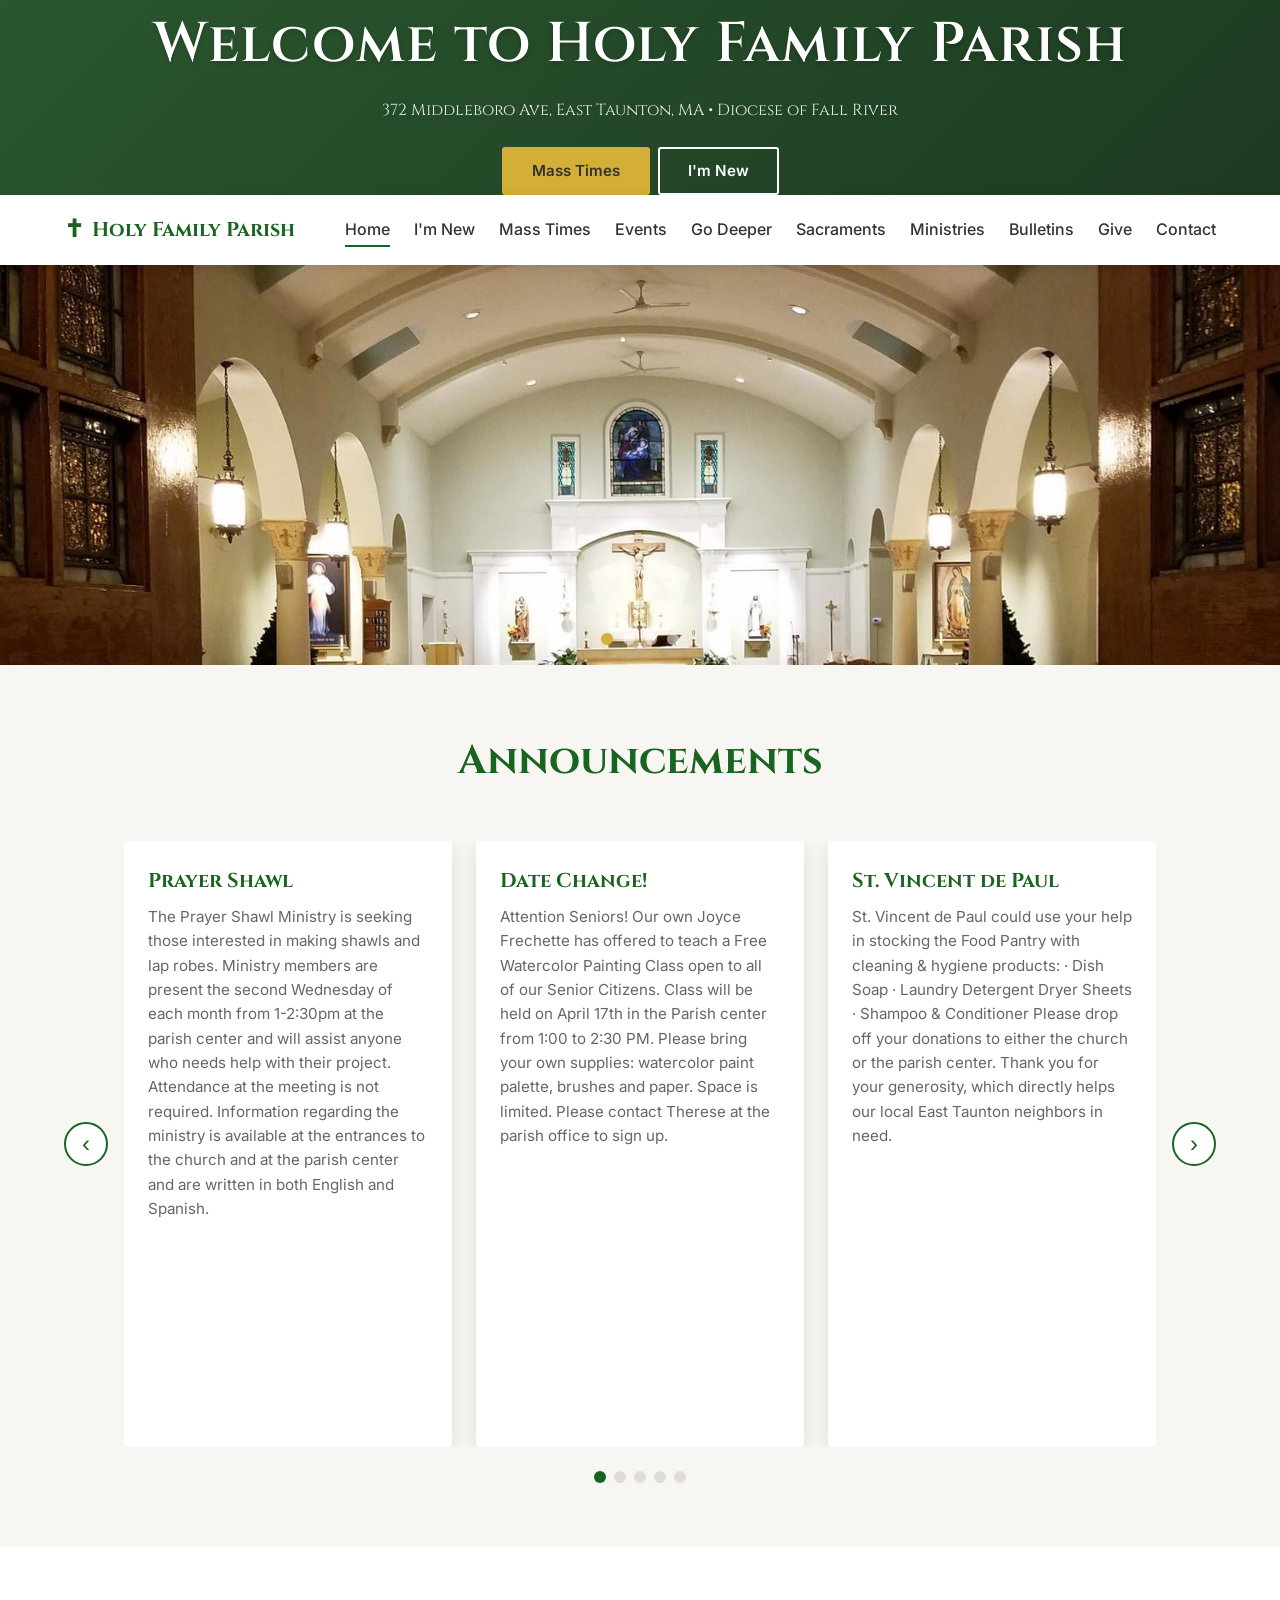
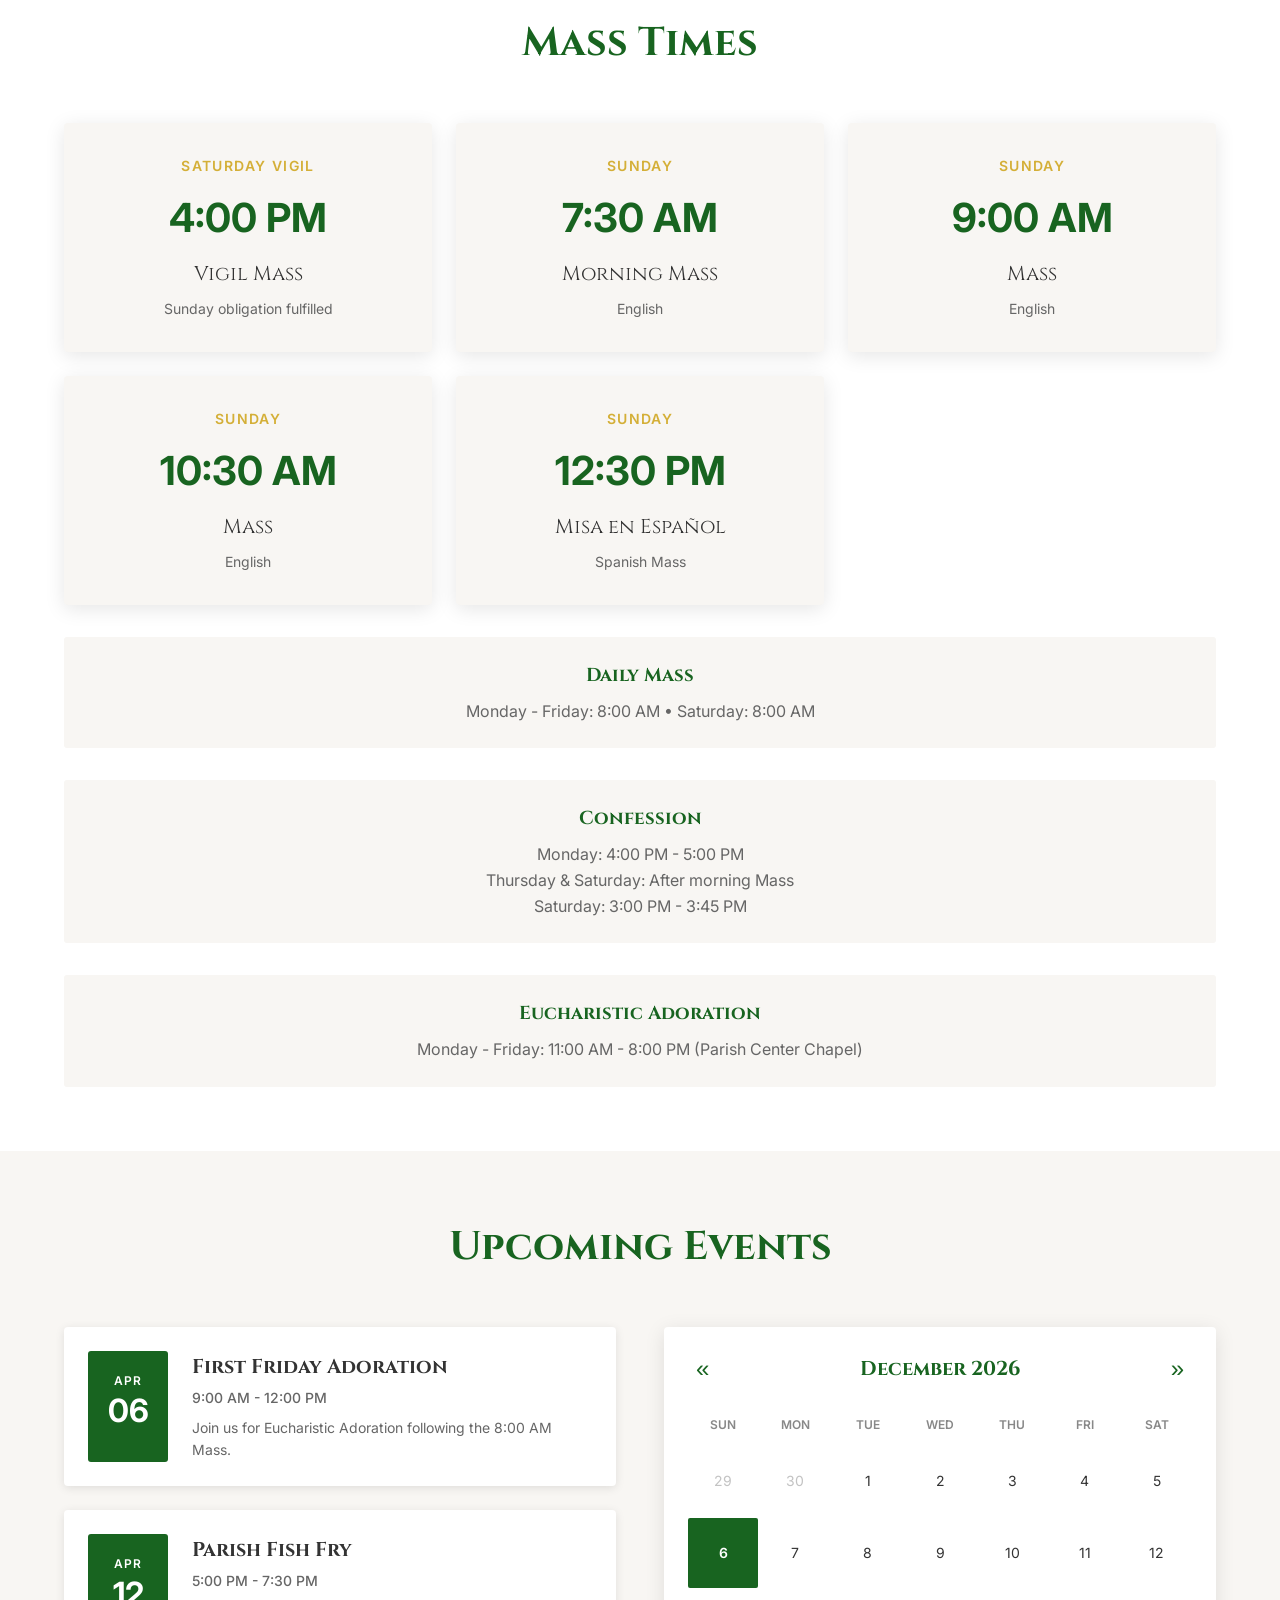
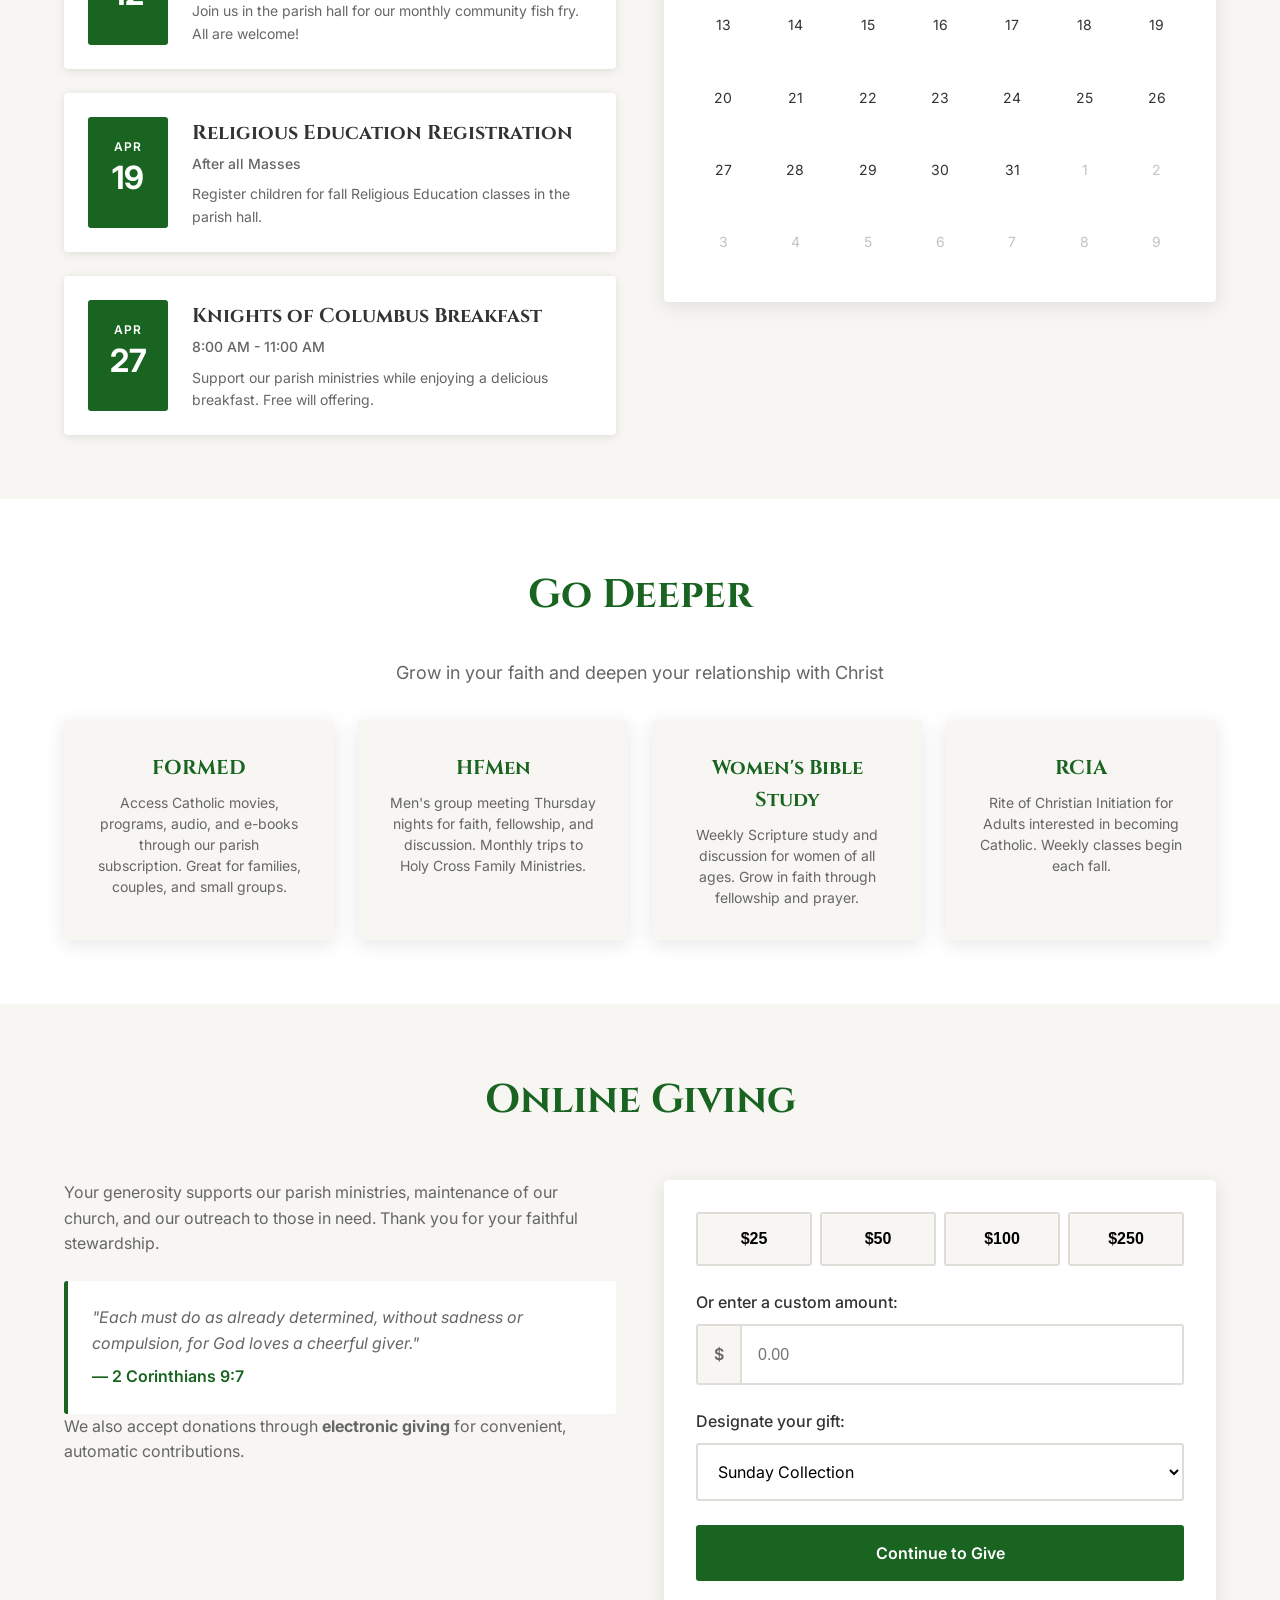
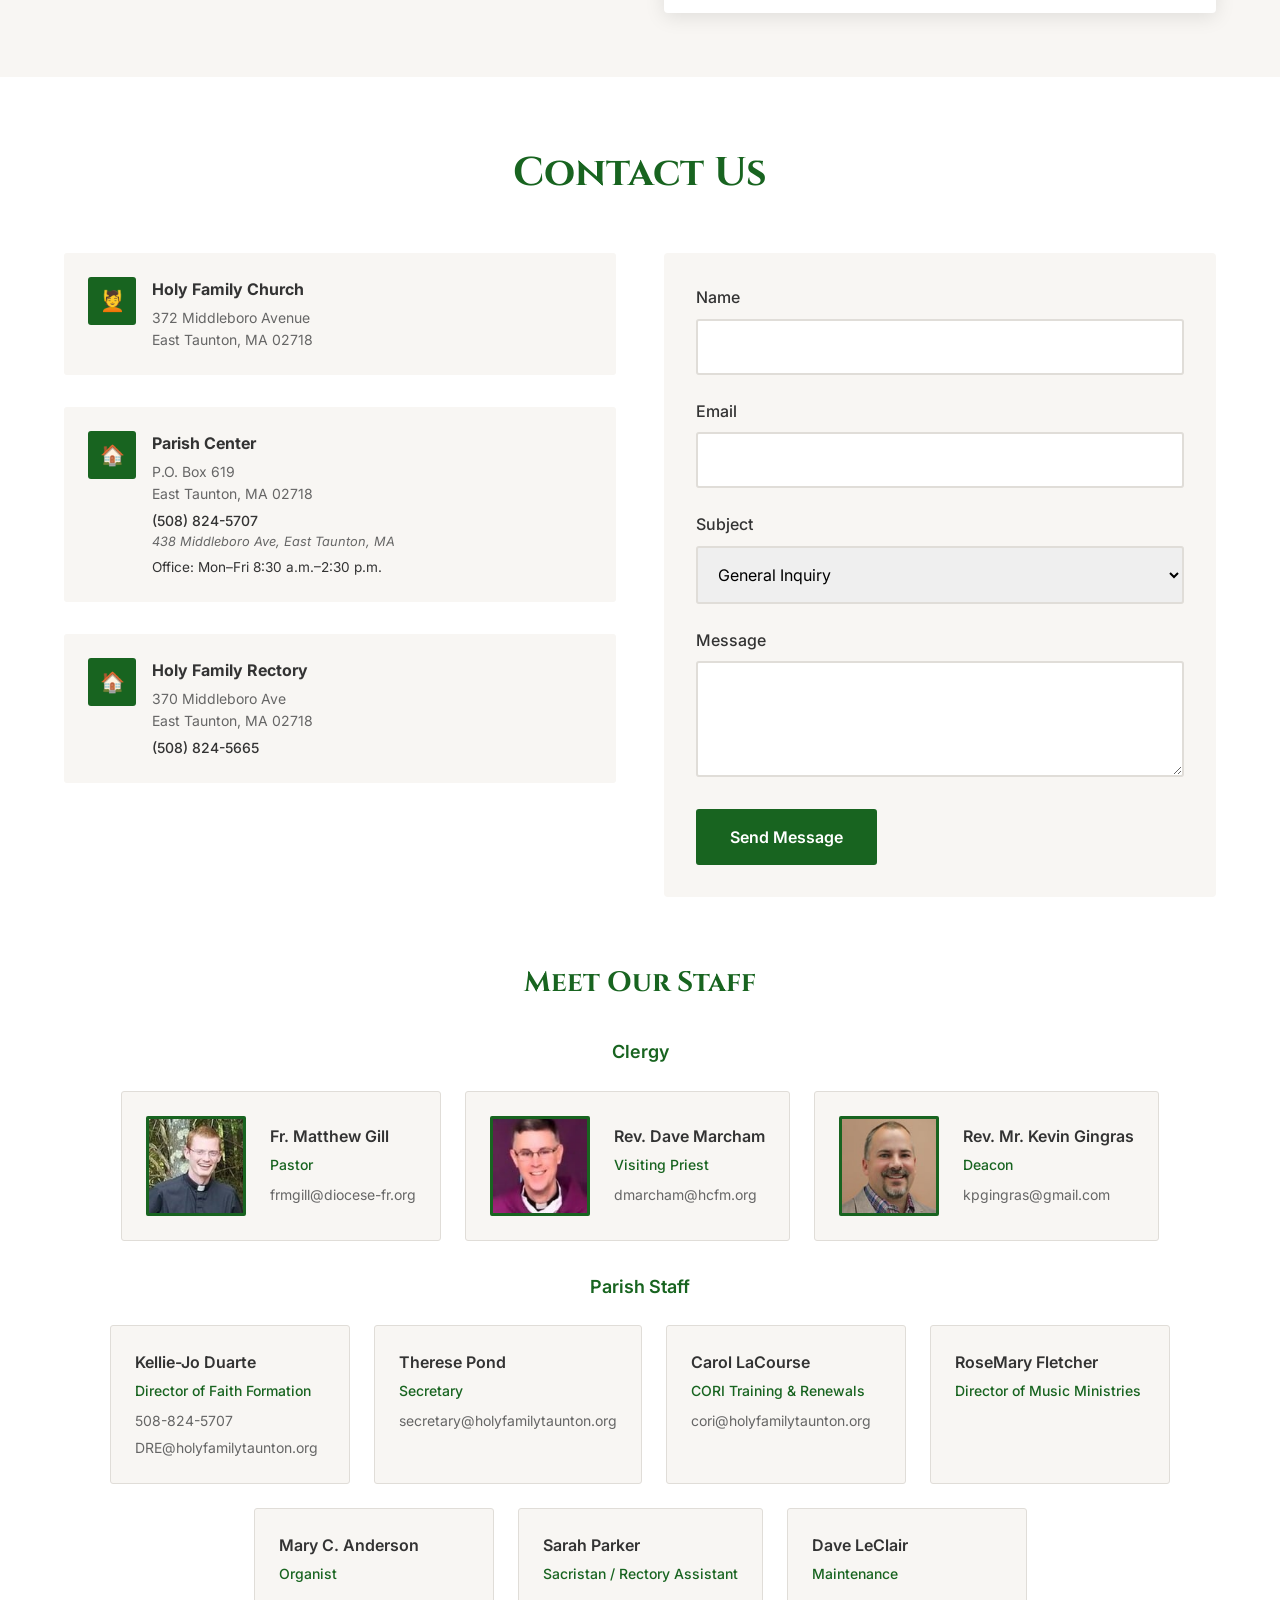
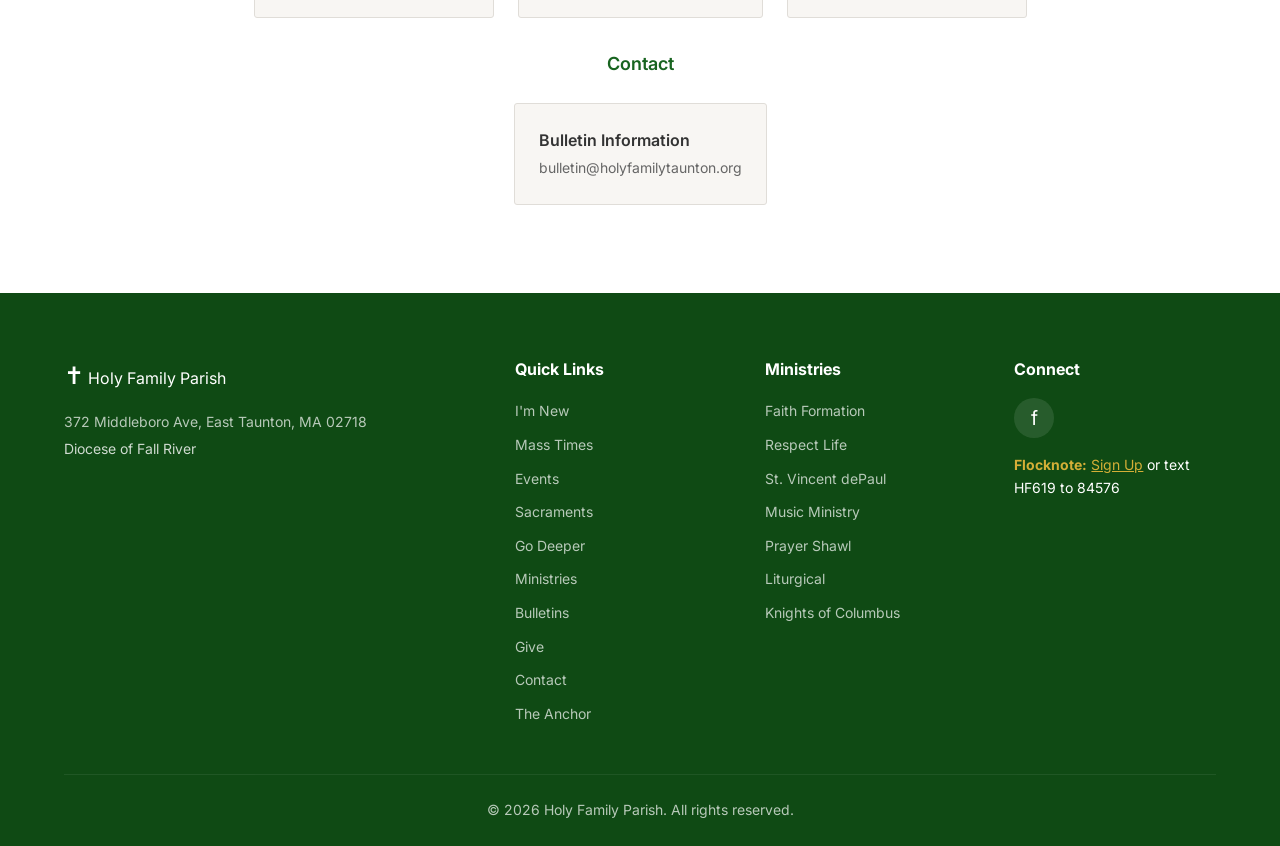
==== index.html @ 8a1aaecc "Initial commit: Holy Family Parish website - Static site with components and pages structure - Build" ====
<!DOCTYPE html>
<html lang="en">
<head>
    <meta charset="UTF-8">
    <meta name="viewport" content="width=device-width, initial-scale=1.0">
    <title>Holy Family Parish</title>
    <link rel="stylesheet" href="styles.css">
    <link rel="preconnect" href="https://fonts.googleapis.com">
    <link rel="preconnect" href="https://fonts.gstatic.com" crossorigin>
    <link href="https://fonts.googleapis.com/css2?family=Inter:wght@400;500;600;700&family=Cinzel:wght@400;500;600;700&family=Playfair+Display:wght@600;700&display=swap" rel="stylesheet">
</head>
<body>
    <!-- Hero Section -->
    <section id="home" class="hero">
        <div class="hero-content container">
            <h1>Welcome to Holy Family Parish</h1>
            <p class="hero-subtitle">372 Middleboro Ave, East Taunton, MA &bull; Diocese of Fall River</p>
            <div class="hero-cta">
                <a href="#mass-times" class="btn btn-primary">Mass Times</a>
                <a href="pages/im-new.html" class="btn btn-secondary">I'm New</a>
            </div>
        </div>
    </section>

    <!-- Navigation -->
    <header class="header">
        <nav class="nav container">
            <a href="#home" class="logo">
                <span class="logo-icon">&#10013;</span>
                <span class="logo-text">Holy Family Parish</span>
            </a>
            <button class="mobile-menu-btn" aria-label="Toggle menu">
                <span></span>
                <span></span>
                <span></span>
            </button>
            <ul class="nav-links">
                <li><a href="#home">Home</a></li>
                <li><a href="pages/im-new.html">I'm New</a></li>
                <li><a href="#mass-times">Mass Times</a></li>
                <li><a href="#events">Events</a></li>
                <li><a href="#go-deeper">Go Deeper</a></li>
                <li><a href="pages/sacraments.html">Sacraments</a></li>
                <li><a href="pages/ministries.html">Ministries</a></li>
                <li><a href="pages/bulletins.html">Bulletins</a></li>
                <li><a href="#give">Give</a></li>
                <li><a href="#contact">Contact</a></li>
            </ul>
        </nav>
    </header>

    <!-- Slideshow Section -->
    <section class="slideshow">
        <div class="slideshow-container">
            <div class="slide">
                <img src="images/20191124_083239.jpg" alt="Holy Family Parish">
            </div>
            <div class="slide">
                <img src="images/20200207_115126.jpg" alt="Holy Family Parish">
            </div>
            <div class="slide">
                <img src="images/20200411_192443.jpg" alt="Holy Family Parish">
            </div>
        </div>
        <div class="slide-indicators">
            <span class="indicator" data-slide="0"></span>
            <span class="indicator" data-slide="1"></span>
            <span class="indicator" data-slide="2"></span>
            <span class="indicator" data-slide="3"></span>
        </div>
    </section>

    <!-- Announcements Section -->
    <section class="announcements section">
        <div class="container">
            <h2 class="section-title">Announcements</h2>
            <div class="announcements-carousel">
                <button class="announcement-nav prev" id="announcement-prev">&lsaquo;</button>
                <div class="announcements-track-container">
                    <div class="announcements-track" id="announcements-track">
                        <div class="announcement-card">
                            <div class="announcement-content">
                                <h3>Prayer Shawl</h3>
                                <p>The Prayer Shawl Ministry is seeking those interested in making shawls and lap robes. Ministry members are present the second Wednesday of each month from 1-2:30pm at the parish center and will assist anyone who needs help with their project. Attendance at the meeting is not required. Information regarding the ministry is available at the entrances to the church and at the parish center and are written in both English and Spanish.</p>
                            </div>
                        </div>
                        <div class="announcement-card">
                            <div class="announcement-content">
                                <h3>Date Change!</h3>
                                <p>Attention Seniors! Our own Joyce Frechette has offered to teach a Free Watercolor Painting Class open to all of our Senior Citizens. Class will be held on April 17th in the Parish center from 1:00 to 2:30 PM. Please bring your own supplies: watercolor paint palette, brushes and paper. Space is limited. Please contact Therese at the parish office to sign up.</p>
                            </div>
                        </div>
                        <div class="announcement-card">
                            <div class="announcement-content">
                                <h3>St. Vincent de Paul</h3>
                                <p>St. Vincent de Paul could use your help in stocking the Food Pantry with cleaning & hygiene products:
· Dish Soap
· Laundry Detergent Dryer Sheets
· Shampoo & Conditioner
Please drop off your donations to either the church or the parish center. Thank you for your generosity, which directly helps our local East Taunton neighbors in need.</p>
                            </div>
                        </div>
                        <div class="announcement-card">
                            <div class="announcement-content">
                                <h3>Our Lady of Lourdes School</h3>
                                <p>Our Lady of Lourdes School is seeking a dedicated Assistant for our before and after school care programs. This part-time role offers the chance to positively impact children's lives by ensuring a safe, nurturing environment where they can learn and play. Ideal candidates will have good communication skills, a passion for working with young students from PreK3 - 8th grade, and a commitment to an inclusive atmosphere. If you're interested and want to join a supportive community, we encourage you to email, mturner@ololtaunton.com</p>
                            </div>
                        </div>
                        <div class="announcement-card">
                            <div class="announcement-content">
                                <h3>St Anthony's Parish in Taunton</h3>
                                <p>St Anthony's Parish in Taunton sponsors a Mass for the Haitian Community of Greater Taunton on every Sunday at 6pm. St. Anthony is located at 126 School St., but use the parking lot on Washburn St. Please note the change in the day to Sunday which requires a change in location to St. Anthony's.
Fr. Larose of the Haitian Parish, Brockton will celebrate the Mass in both French and Haitian Creole. The Mass will be followed by a gathering in the Hall. If you are able, please spread the word to the Haitian community of Greater Taunton.
When: Every Sunday at 6:00 PM
Where: St. Anthony's Parish - 126 School Street, Taunton (parking lot on Washburn St.)
Who: Father Larose
Language: French and Haitian Creole</p>
                            </div>
                        </div>
                    </div>
                </div>
                <button class="announcement-nav next" id="announcement-next">&rsaquo;</button>
            </div>
            <div class="announcements-indicators" id="announcements-indicators">
            </div>
        </div>
    </section>

    <!-- Event Modal -->
    <div id="event-modal" class="modal">
        <div class="modal-content">
            <button class="modal-close" id="modal-close">&times;</button>
            <div class="modal-header">
                <span class="modal-date" id="modal-date"></span>
                <h2 id="modal-title"></h2>
            </div>
            <div class="modal-body">
                <p class="modal-time" id="modal-time"></p>
                <p class="modal-description" id="modal-description"></p>
            </div>
        </div>
    </div>

    <!-- Mass Times Section -->
    <section id="mass-times" class="services section">
        <div class="container">
            <h2 class="section-title">Mass Times</h2>
            <div class="services-grid">
                <div class="service-card">
                    <div class="service-day">Saturday Vigil</div>
                    <div class="service-time">4:00 PM</div>
                    <div class="service-name">Vigil Mass</div>
                    <p>Sunday obligation fulfilled</p>
                </div>
                <div class="service-card">
                    <div class="service-day">Sunday</div>
                    <div class="service-time">7:30 AM</div>
                    <div class="service-name">Morning Mass</div>
                    <p>English</p>
                </div>
                <div class="service-card">
                    <div class="service-day">Sunday</div>
                    <div class="service-time">9:00 AM</div>
                    <div class="service-name">Mass</div>
                    <p>English</p>
                </div>
                <div class="service-card">
                    <div class="service-day">Sunday</div>
                    <div class="service-time">10:30 AM</div>
                    <div class="service-name">Mass</div>
                    <p>English</p>
                </div>
                <div class="service-card">
                    <div class="service-day">Sunday</div>
                    <div class="service-time">12:30 PM</div>
                    <div class="service-name">Misa en Español</div>
                    <p>Spanish Mass</p>
                </div>
            </div>
            <div class="daily-mass">
                <h3>Daily Mass</h3>
                <p>Monday - Friday: 8:00 AM &bull; Saturday: 8:00 AM</p>
            </div>
            <div class="confession-times">
                <h3>Confession</h3>
                <p>Monday: 4:00 PM - 5:00 PM</p>
                <p>Thursday &amp; Saturday: After morning Mass</p>
                <p>Saturday: 3:00 PM - 3:45 PM</p>
            </div>
            <div class="adoration-times">
                <h3>Eucharistic Adoration</h3>
                <p>Monday - Friday: 11:00 AM - 8:00 PM (Parish Center Chapel)</p>
            </div>
        </div>
    </section>

    <!-- Events Section -->
    <section id="events" class="events section section-alt">
        <div class="container">
            <h2 class="section-title">Upcoming Events</h2>
            <div class="events-grid">
                <div class="events-list">
                    <div class="event-card">
                        <div class="event-date">
                            <span class="event-month">APR</span>
                            <span class="event-day">06</span>
                        </div>
                        <div class="event-details">
                            <h3>First Friday Adoration</h3>
                            <p class="event-time">9:00 AM - 12:00 PM</p>
                            <p>Join us for Eucharistic Adoration following the 8:00 AM Mass.</p>
                        </div>
                    </div>
                    <div class="event-card">
                        <div class="event-date">
                            <span class="event-month">APR</span>
                            <span class="event-day">12</span>
                        </div>
                        <div class="event-details">
                            <h3>Parish Fish Fry</h3>
                            <p class="event-time">5:00 PM - 7:30 PM</p>
                            <p>Join us in the parish hall for our monthly community fish fry. All are welcome!</p>
                        </div>
                    </div>
                    <div class="event-card">
                        <div class="event-date">
                            <span class="event-month">APR</span>
                            <span class="event-day">19</span>
                        </div>
                        <div class="event-details">
                            <h3>Religious Education Registration</h3>
                            <p class="event-time">After all Masses</p>
                            <p>Register children for fall Religious Education classes in the parish hall.</p>
                        </div>
                    </div>
                    <div class="event-card">
                        <div class="event-date">
                            <span class="event-month">APR</span>
                            <span class="event-day">27</span>
                        </div>
                        <div class="event-details">
                            <h3>Knights of Columbus Breakfast</h3>
                            <p class="event-time">8:00 AM - 11:00 AM</p>
                            <p>Support our parish ministries while enjoying a delicious breakfast. Free will offering.</p>
                        </div>
                    </div>
                </div>
                <div class="calendar-container">
                    <div class="calendar">
                        <div class="calendar-header">
                            <button class="calendar-nav" id="prev-month">&laquo;</button>
                            <h3 id="calendar-month-year">April 2026</h3>
                            <button class="calendar-nav" id="next-month">&raquo;</button>
                        </div>
                        <div class="calendar-weekdays">
                            <span>Sun</span>
                            <span>Mon</span>
                            <span>Tue</span>
                            <span>Wed</span>
                            <span>Thu</span>
                            <span>Fri</span>
                            <span>Sat</span>
                        </div>
                        <div class="calendar-days" id="calendar-days">
                            <!-- Days will be generated by JavaScript -->
                        </div>
                    </div>
                </div>
            </div>
        </div>
    </section>

    <!-- Go Deeper Section -->
    <section id="go-deeper" class="go-deeper-section section">
        <div class="container">
            <h2 class="section-title">Go Deeper</h2>
            <p class="section-subtitle">Grow in your faith and deepen your relationship with Christ</p>
            <div class="go-deeper-grid">
                <a href="pages/go-deeper.html#formed" class="go-deeper-card">
                    <h3>FORMED</h3>
                    <p>Access Catholic movies, programs, audio, and e-books through our parish subscription. Great for families, couples, and small groups.</p>
                </a>
                <a href="pages/go-deeper.html#hfmen" class="go-deeper-card">
                    <h3>HFMen</h3>
                    <p>Men's group meeting Thursday nights for faith, fellowship, and discussion. Monthly trips to Holy Cross Family Ministries.</p>
                </a>
                <a href="pages/go-deeper.html#womens-bible-study" class="go-deeper-card">
                    <h3>Women's Bible Study</h3>
                    <p>Weekly Scripture study and discussion for women of all ages. Grow in faith through fellowship and prayer.</p>
                </a>
                <a href="pages/go-deeper.html#rcia" class="go-deeper-card">
                    <h3>RCIA</h3>
                    <p>Rite of Christian Initiation for Adults interested in becoming Catholic. Weekly classes begin each fall.</p>
                </a>
            </div>
        </div>
    </section>

    <!-- Give Section -->
    <section id="give" class="give section section-alt">
        <div class="container">
            <h2 class="section-title">Online Giving</h2>
            <div class="give-content">
                <div class="give-text">
                    <p>Your generosity supports our parish ministries, maintenance of our church, and our outreach to those in need. Thank you for your faithful stewardship.</p>
                    <blockquote>
                        "Each must do as already determined, without sadness or compulsion, for God loves a cheerful giver."
                        <cite>— 2 Corinthians 9:7</cite>
                    </blockquote>
                    <p>We also accept donations through <strong>electronic giving</strong> for convenient, automatic contributions.</p>
                </div>
                <div class="give-form">
                    <div class="donation-amounts">
                        <button class="amount-btn" data-amount="25">$25</button>
                        <button class="amount-btn" data-amount="50">$50</button>
                        <button class="amount-btn" data-amount="100">$100</button>
                        <button class="amount-btn" data-amount="250">$250</button>
                    </div>
                    <div class="custom-amount">
                        <label for="custom-amount">Or enter a custom amount:</label>
                        <div class="input-group">
                            <span class="input-prefix">$</span>
                            <input type="number" id="custom-amount" placeholder="0.00" min="1">
                        </div>
                    </div>
                    <div class="donation-type">
                        <label for="donation-type">Designate your gift:</label>
                        <select id="donation-type">
                            <option value="sunday">Sunday Collection</option>
                            <option value="building">Building & Maintenance</option>
                            <option value="religious-ed">Religious Education</option>
                            <option value="outreach">Parish Outreach</option>
                            <option value="music">Music Ministry</option>
                            <option value="special">Special Intention</option>
                        </select>
                    </div>
                    <button class="btn btn-primary btn-full">Continue to Give</button>
                </div>
            </div>
        </div>
    </section>

    <!-- Contact Section -->
    <section id="contact" class="contact section">
        <div class="container">
            <h2 class="section-title">Contact Us</h2>
            <div class="contact-grid">
                <div class="contact-info">
                    <div class="contact-item">
                        <div class="contact-icon">&#128134;</div>
                        <div>
                            <h4>Holy Family Church</h4>
                            <p>372 Middleboro Avenue<br>East Taunton, MA 02718</p>
                        </div>
                    </div>
                    <div class="contact-item">
                        <div class="contact-icon">&#127968;</div>
                        <div>
                            <h4>Parish Center</h4>
                            <p>P.O. Box 619<br>East Taunton, MA 02718</p>
                            <p class="contact-phone">(508) 824-5707</p>
                            <p class="contact-detail">438 Middleboro Ave, East Taunton, MA</p>
                            <p class="contact-hours">Office: Mon–Fri 8:30 a.m.–2:30 p.m.</p>
                        </div>
                    </div>
                    <div class="contact-item">
                        <div class="contact-icon">&#127968;</div>
                        <div>
                            <h4>Holy Family Rectory</h4>
                            <p>370 Middleboro Ave<br>East Taunton, MA 02718</p>
                            <p class="contact-phone">(508) 824-5665</p>
                        </div>
                    </div>
                </div>
                <form class="contact-form">
                    <div class="form-group">
                        <label for="name">Name</label>
                        <input type="text" id="name" name="name" required>
                    </div>
                    <div class="form-group">
                        <label for="email">Email</label>
                        <input type="email" id="email" name="email" required>
                    </div>
                    <div class="form-group">
                        <label for="subject">Subject</label>
                        <select id="subject" name="subject">
                            <option value="general">General Inquiry</option>
                            <option value="prayer">Prayer Request</option>
                            <option value="sacrament">Sacrament Information</option>
                            <option value="baptism">Baptism</option>
                            <option value="wedding">Wedding</option>
                            <option value="rcia">RCIA / Become Catholic</option>
                            <option value="other">Other</option>
                        </select>
                    </div>
                    <div class="form-group">
                        <label for="message">Message</label>
                        <textarea id="message" name="message" rows="4" required></textarea>
                    </div>
                    <button type="submit" class="btn btn-primary">Send Message</button>
                </form>
                </div>
            </div>

            <div class="staff-section">
                <h3 class="staff-title">Meet Our Staff</h3>

                <h4 class="staff-category">Clergy</h4>
                <div class="staff-grid">
                    <div class="staff-card has-photo">
                        <img src="images/22519494_10214535032520415_3324641879611067432_n.jpg" alt="Fr. Matthew Gill" class="staff-photo">
                        <div class="staff-info">
                            <h5>Fr. Matthew Gill</h5>
                            <p class="staff-role">Pastor</p>
                            <a href="mailto:frmgill@diocese-fr.org" class="staff-email">frmgill@diocese-fr.org</a>
                        </div>
                    </div>
                    <div class="staff-card has-photo">
                        <img src="images/frd.jpg" alt="Rev. Dave Marcham" class="staff-photo">
                        <div class="staff-info">
                            <h5>Rev. Dave Marcham</h5>
                            <p class="staff-role">Visiting Priest</p>
                            <a href="mailto:dmarcham@hcfm.org" class="staff-email">dmarcham@hcfm.org</a>
                        </div>
                    </div>
                    <div class="staff-card has-photo">
                        <img src="images/gingras_kevin02.jpg" alt="Rev. Mr. Kevin Gingras" class="staff-photo">
                        <div class="staff-info">
                            <h5>Rev. Mr. Kevin Gingras</h5>
                            <p class="staff-role">Deacon</p>
                            <a href="mailto:kpgingras@gmail.com" class="staff-email">kpgingras@gmail.com</a>
                        </div>
                    </div>
                </div>

                <h4 class="staff-category">Parish Staff</h4>
                <div class="staff-grid">
                    <div class="staff-card">
                        <h5>Kellie-Jo Duarte</h5>
                        <p class="staff-role">Director of Faith Formation</p>
                        <p class="staff-phone">508-824-5707</p>
                        <a href="mailto:DRE@holyfamilytaunton.org" class="staff-email">DRE@holyfamilytaunton.org</a>
                    </div>
                    <div class="staff-card">
                        <h5>Therese Pond</h5>
                        <p class="staff-role">Secretary</p>
                        <a href="mailto:secretary@holyfamilytaunton.org" class="staff-email">secretary@holyfamilytaunton.org</a>
                    </div>
                    <div class="staff-card">
                        <h5>Carol LaCourse</h5>
                        <p class="staff-role">CORI Training & Renewals</p>
                        <a href="mailto:cori@holyfamilytaunton.org" class="staff-email">cori@holyfamilytaunton.org</a>
                    </div>
                    <div class="staff-card">
                        <h5>RoseMary Fletcher</h5>
                        <p class="staff-role">Director of Music Ministries</p>
                    </div>
                    <div class="staff-card">
                        <h5>Mary C. Anderson</h5>
                        <p class="staff-role">Organist</p>
                    </div>
                    <div class="staff-card">
                        <h5>Sarah Parker</h5>
                        <p class="staff-role">Sacristan / Rectory Assistant</p>
                    </div>
                    <div class="staff-card">
                        <h5>Dave LeClair</h5>
                        <p class="staff-role">Maintenance</p>
                    </div>
                </div>

                <h4 class="staff-category">Contact</h4>
                <div class="staff-grid">
                    <div class="staff-card">
                        <h5>Bulletin Information</h5>
                        <a href="mailto:bulletin@holyfamilytaunton.org" class="staff-email">bulletin@holyfamilytaunton.org</a>
                    </div>
                </div>
            </div>
        </div>
    </section>

    <!-- Footer -->
    <footer class="footer">
    <div class="container">
        <div class="footer-grid">
            <div class="footer-brand">
                <span class="logo-icon">&#10013;</span>
                <span class="logo-text">Holy Family Parish</span>
                <p>372 Middleboro Ave, East Taunton, MA 02718</p>
                <p class="diocese">Diocese of Fall River</p>
            </div>
            <div class="footer-links">
                <h4>Quick Links</h4>
                <ul>
                    <li><a href="pages/im-new.html">I'm New</a></li>
                    <li><a href="index.html#mass-times">Mass Times</a></li>
                    <li><a href="index.html#events">Events</a></li>
                    <li><a href="pages/sacraments.html">Sacraments</a></li>
                    <li><a href="pages/go-deeper.html">Go Deeper</a></li>
                    <li><a href="pages/ministries.html">Ministries</a></li>
                    <li><a href="pages/bulletins.html">Bulletins</a></li>
                    <li><a href="index.html#give">Give</a></li>
                    <li><a href="index.html#contact">Contact</a></li>
                    <li><a href="https://anchornews.org/" target="_blank" rel="noopener">The Anchor</a></li>
                </ul>
            </div>
            <div class="footer-links">
                <h4>Ministries</h4>
                <ul>
                    <li><a href="pages/ministries.html#faith-formation">Faith Formation</a></li>
                    <li><a href="pages/ministries.html#respect-life">Respect Life</a></li>
                    <li><a href="pages/ministries.html#st-vincent-depaul">St. Vincent dePaul</a></li>
                    <li><a href="pages/ministries.html#music-ministry">Music Ministry</a></li>
                    <li><a href="pages/ministries.html#prayer-shawl">Prayer Shawl</a></li>
                    <li><a href="pages/ministries.html#liturgical">Liturgical</a></li>
                    <li><a href="pages/ministries.html#knights-of-columbus">Knights of Columbus</a></li>
                </ul>
            </div>
            <div class="footer-social">
                <h4>Connect</h4>
                <div class="social-links">
                    <a href="https://www.facebook.com/groups/453300811357774" aria-label="Facebook" target="_blank">&#102;</a>
                </div>
                <div class="flocknote">
                    <p><strong>Flocknote:</strong> <a href="https://holyfamilychurch22.flocknote.com/dashboard" target="_blank" rel="noopener">Sign Up</a> or text HF619 to 84576</p>
                </div>
            </div>
        </div>
        <div class="footer-bottom">
            <p>&copy; 2026 Holy Family Parish. All rights reserved.</p>
        </div>
    </div>
</footer>

    <script src="script.js"></script>
</body>
</html>
---- styles.css ----
/* CSS Custom Properties - Easy to customize for different churches */
:root {
    /* Colors */
    --color-primary: #186420;
    --color-primary-dark: #0f4a14;
    --color-primary-light: #1e7a28;
    --color-secondary: #D4AF37;
    --color-secondary-light: #E8C85A;
    --color-accent: #8b4513;

    --color-text: #333333;
    --color-text-light: #666666;
    --color-text-muted: #888888;

    --color-bg: #ffffff;
    --color-bg-alt: #f8f6f3;
    --color-bg-card: #ffffff;

    --color-border: #e0ddd8;
    --color-shadow: rgba(0, 0, 0, 0.1);

    /* Typography */
    --font-sans: 'Inter', -apple-system, BlinkMacSystemFont, 'Segoe UI', sans-serif;
    --font-display: 'Cinzel', 'Trajan Pro', Georgia, serif;
    --font-trajan: 'Cinzel', 'Trajan Pro', Georgia, serif;

    /* Spacing */
    --space-xs: 0.25rem;
    --space-sm: 0.5rem;
    --space-md: 1rem;
    --space-lg: 1.5rem;
    --space-xl: 2rem;
    --space-2xl: 3rem;
    --space-3xl: 4rem;

    /* Border radius */
    --radius-sm: 2px;
    --radius-md: 3px;
    --radius-lg: 4px;
    --radius-full: 9999px;

    /* Transitions */
    --transition-fast: 150ms ease;
    --transition-normal: 250ms ease;
    --transition-slow: 350ms ease;

    /* Container width */
    --container-max: 1200px;
}

/* Reset & Base Styles */
*, *::before, *::after {
    box-sizing: border-box;
    margin: 0;
    padding: 0;
}

html {
    scroll-behavior: smooth;
}

body {
    font-family: var(--font-sans);
    font-size: 16px;
    line-height: 1.6;
    color: var(--color-text);
    background-color: var(--color-bg);
}

img {
    max-width: 100%;
    height: auto;
    display: block;
}

a {
    color: var(--color-primary);
    text-decoration: none;
    transition: color var(--transition-fast);
}

a:hover {
    color: var(--color-primary-dark);
}

ul {
    list-style: none;
}

/* Utility Classes */
.container {
    width: 100%;
    max-width: var(--container-max);
    margin: 0 auto;
    padding: 0 var(--space-lg);
}

.section {
    padding: var(--space-3xl) 0;
}

.section-alt {
    background-color: var(--color-bg-alt);
}

.section-title {
    font-family: var(--font-display);
    font-size: 2.5rem;
    font-weight: 700;
    text-align: center;
    margin-bottom: var(--space-2xl);
    color: var(--color-primary);
}

/* Buttons */
.btn {
    display: inline-block;
    padding: var(--space-md) var(--space-xl);
    font-family: var(--font-sans);
    font-size: 1rem;
    font-weight: 600;
    text-align: center;
    border: 2px solid transparent;
    border-radius: var(--radius-md);
    cursor: pointer;
    transition: all var(--transition-normal);
}

.btn-primary {
    background-color: var(--color-primary);
    color: white;
    border-color: var(--color-primary);
}

.btn-primary:hover {
    background-color: var(--color-primary-dark);
    border-color: var(--color-primary-dark);
    color: white;
}

.btn-secondary {
    background-color: transparent;
    color: var(--color-primary);
    border-color: var(--color-primary);
}

.btn-secondary:hover {
    background-color: var(--color-primary);
    color: white;
}

.btn-full {
    width: 100%;
}

/* Header & Navigation */
.header {
    position: sticky;
    top: 0;
    background-color: var(--color-bg);
    box-shadow: 0 2px 10px var(--color-shadow);
    z-index: 1000;
}

/* Slideshow Section */
.slideshow {
    position: relative;
    width: 100%;
    height: 400px;
    overflow: hidden;
}

.slideshow-container {
    position: relative;
    width: 100%;
    height: 100%;
}

.slide {
    position: absolute;
    top: 0;
    left: 0;
    width: 100%;
    height: 100%;
    opacity: 0;
    transition: opacity 1s ease-in-out;
}

.slide.active {
    opacity: 1;
}

.slide img {
    width: 100%;
    height: 100%;
    object-fit: cover;
    object-position: center;
}

.slide-indicators {
    position: absolute;
    bottom: 20px;
    left: 50%;
    transform: translateX(-50%);
    display: flex;
    gap: 10px;
    z-index: 10;
}

.indicator {
    width: 12px;
    height: 12px;
    border-radius: 50%;
    background-color: rgba(255, 255, 255, 0.5);
    cursor: pointer;
    transition: background-color var(--transition-fast);
}

.indicator:hover {
    background-color: rgba(255, 255, 255, 0.8);
}

.indicator.active {
    background-color: var(--color-secondary);
}

/* Announcements Section */
.announcements {
    background-color: var(--color-bg-alt);
    padding: var(--space-3xl) 0;
}

.announcements-carousel {
    position: relative;
    display: flex;
    align-items: center;
    justify-content: center;
    gap: var(--space-md);
}

.announcements-track-container {
    overflow: hidden;
    width: 100%;
    max-width: 1100px;
}

.announcements-track {
    display: flex;
    gap: var(--space-lg);
    transition: transform 0.5s ease;
}

.announcement-card {
    flex: 0 0 calc((100% - 48px) / 3);
    background-color: var(--color-bg);
    border-radius: var(--radius-lg);
    box-shadow: 0 4px 20px var(--color-shadow);
    overflow: hidden;
}

.announcement-image {
    width: 100%;
    height: 200px;
    overflow: hidden;
}

.announcement-image img {
    width: 100%;
    height: 100%;
    object-fit: cover;
}

.announcement-content {
    padding: var(--space-lg);
}

.announcement-content h3 {
    font-family: var(--font-display);
    font-size: 1.25rem;
    color: var(--color-primary);
    margin-bottom: var(--space-sm);
}

.announcement-content p {
    color: var(--color-text-light);
    font-size: 0.95rem;
    line-height: 1.6;
}

.announcement-nav {
    background-color: white;
    color: var(--color-primary);
    border: 2px solid var(--color-primary);
    width: 44px;
    height: 44px;
    border-radius: var(--radius-full);
    font-size: 1.5rem;
    cursor: pointer;
    display: flex;
    align-items: center;
    justify-content: center;
    transition: all var(--transition-fast);
    flex-shrink: 0;
}

.announcement-nav:hover {
    background-color: var(--color-primary);
    color: white;
}

.announcement-nav.prev {
    order: -1;
}

.announcements-indicators {
    display: flex;
    justify-content: center;
    gap: var(--space-sm);
    margin-top: var(--space-lg);
}

.announcement-dot {
    width: 12px;
    height: 12px;
    border-radius: var(--radius-full);
    border: none;
    background-color: var(--color-border);
    cursor: pointer;
    transition: background-color var(--transition-fast);
}

.announcement-dot:hover {
    background-color: var(--color-text-muted);
}

.announcement-dot.active {
    background-color: var(--color-primary);
}

.nav {
    display: flex;
    justify-content: space-between;
    align-items: center;
    padding: var(--space-md) var(--space-lg);
}

.logo {
    display: flex;
    align-items: center;
    gap: var(--space-sm);
    font-family: var(--font-display);
    font-size: 1.25rem;
    font-weight: 700;
    color: var(--color-primary);
}

.logo:hover {
    color: var(--color-primary);
}

.logo-icon {
    font-size: 1.5rem;
}

.nav-links {
    display: flex;
    gap: var(--space-lg);
}

.nav-links a {
    font-weight: 500;
    color: var(--color-text);
    padding: var(--space-sm) 0;
    position: relative;
}

.nav-links a::after {
    content: '';
    position: absolute;
    bottom: 0;
    left: 0;
    width: 0;
    height: 2px;
    background-color: var(--color-primary);
    transition: width var(--transition-normal);
}

.nav-links a:hover::after,
.nav-links a.active::after {
    width: 100%;
}

.nav-home-link {
    font-weight: 600;
    color: var(--color-primary) !important;
}

.mobile-menu-btn {
    display: none;
    flex-direction: column;
    gap: 5px;
    background: none;
    border: none;
    cursor: pointer;
    padding: var(--space-sm);
}

.mobile-menu-btn span {
    display: block;
    width: 25px;
    height: 2px;
    background-color: var(--color-text);
    transition: all var(--transition-normal);
}

/* Hero Section */
.hero {
    min-height: 20vh;
    display: flex;
    align-items: center;
    background: linear-gradient(135deg, var(--color-primary) 0%, var(--color-primary-dark) 100%);
    background-size: cover;
    background-position: center;
    position: relative;
}

.hero::before {
    content: '';
    position: absolute;
    inset: 0;
    background: linear-gradient(135deg, rgba(44, 85, 48, 0.9) 0%, rgba(30, 58, 34, 0.95) 100%);
}

.hero-content {
    position: relative;
    z-index: 1;
    text-align: center;
    color: white;
    max-width: 100%;
    margin: 0 auto;
    padding: 0 var(--space-lg);
}

.hero h1 {
    font-family: var(--font-trajan);
    font-size: 3.5rem;
    font-weight: 600;
    margin-bottom: var(--space-sm);
    text-shadow: 0 2px 4px rgba(0, 0, 0, 0.2);
    letter-spacing: 0.02em;
}

.hero-subtitle {
    font-family: var(--font-trajan);
    font-size: 1rem;
    margin-bottom: var(--space-lg);
    opacity: 0.9;
}

.hero-cta {
    display: flex;
    gap: var(--space-sm);
    justify-content: center;
    flex-wrap: wrap;
}

.hero .btn {
    padding: 0.6rem 1.75rem;
    font-size: 0.95rem;
}

.hero .btn-primary {
    background-color: var(--color-secondary);
    border-color: var(--color-secondary);
    color: var(--color-text);
}

.hero .btn-primary:hover {
    background-color: var(--color-secondary-light);
    border-color: var(--color-secondary-light);
}

.hero .btn-secondary {
    background-color: transparent;
    border-color: white;
    color: white;
}

.hero .btn-secondary:hover {
    background-color: white;
    color: var(--color-primary);
}

/* Image Placeholder */
.image-placeholder {
    aspect-ratio: 4/3;
    background-color: var(--color-bg-alt);
    border-radius: var(--radius-lg);
    display: flex;
    align-items: center;
    justify-content: center;
    color: var(--color-text-muted);
    font-size: 1.25rem;
    border: 2px dashed var(--color-border);
}

/* Services Section */
.services-grid {
    display: grid;
    grid-template-columns: repeat(auto-fit, minmax(280px, 1fr));
    gap: var(--space-lg);
}

.daily-mass,
.confession-times,
.adoration-times {
    text-align: center;
    margin-top: var(--space-xl);
    padding: var(--space-lg);
    background-color: var(--color-bg-alt);
    border-radius: var(--radius-md);
}

.daily-mass h3,
.confession-times h3,
.adoration-times h3 {
    font-family: var(--font-display);
    color: var(--color-primary);
    margin-bottom: var(--space-sm);
}

.daily-mass p,
.confession-times p,
.adoration-times p {
    color: var(--color-text-light);
}

.contact-item .diocese {
    font-size: 0.875rem;
    color: var(--color-text-muted);
    margin-top: var(--space-xs);
}

.footer-brand .diocese {
    font-size: 0.875rem;
    opacity: 0.8;
    margin-top: var(--space-xs);
}

.flocknote {
    margin-top: var(--space-md);
    font-size: 0.875rem;
}

.flocknote strong {
    color: var(--color-secondary);
}

.flocknote a {
    color: var(--color-secondary);
    text-decoration: underline;
}

.flocknote a:hover {
    color: var(--color-secondary-light);
}

.service-card {
    background-color: var(--color-bg-alt);
    padding: var(--space-xl);
    border-radius: var(--radius-lg);
    text-align: center;
    box-shadow: 0 4px 20px var(--color-shadow);
    transition: transform var(--transition-normal), box-shadow var(--transition-normal);
}

.service-card:hover {
    transform: translateY(-4px);
    box-shadow: 0 8px 30px var(--color-shadow);
}

.service-day {
    font-size: 0.875rem;
    font-weight: 600;
    text-transform: uppercase;
    letter-spacing: 0.1em;
    color: var(--color-secondary);
}

.service-time {
    font-size: 2.5rem;
    font-weight: 700;
    color: var(--color-primary);
    margin: var(--space-sm) 0;
}

.service-name {
    font-family: var(--font-display);
    font-size: 1.25rem;
    margin-bottom: var(--space-sm);
}

.service-card p {
    color: var(--color-text-light);
    font-size: 0.875rem;
}

/* Sacraments Section */
.sacraments-grid {
    display: grid;
    grid-template-columns: repeat(auto-fit, minmax(300px, 1fr));
    gap: var(--space-lg);
}

.sacrament-card {
    background-color: var(--color-bg);
    padding: var(--space-xl);
    border-radius: var(--radius-lg);
    text-align: center;
    box-shadow: 0 4px 20px var(--color-shadow);
    transition: transform var(--transition-normal), box-shadow var(--transition-normal);
    text-decoration: none;
    display: block;
    color: inherit;
}

.sacrament-card:hover {
    transform: translateY(-4px);
    box-shadow: 0 8px 30px var(--color-shadow);
}

.sacrament-card h3 {
    color: var(--color-primary);
}

.sacrament-icon {
    font-size: 2.5rem;
    margin-bottom: var(--space-md);
    color: var(--color-primary);
}

.sacrament-card h3 {
    font-family: var(--font-display);
    font-size: 1.25rem;
    margin-bottom: var(--space-sm);
    color: var(--color-text);
}

.sacrament-card p {
    color: var(--color-text-light);
    font-size: 0.875rem;
    line-height: 1.5;
}

/* Go Deeper Section */
.go-deeper-section {
    text-align: center;
}

.go-deeper-section .section-subtitle {
    color: var(--color-text-light);
    font-size: 1.125rem;
    margin-top: calc(var(--space-md) * -1);
    margin-bottom: var(--space-xl);
}

.go-deeper-grid {
    display: grid;
    grid-template-columns: repeat(4, 1fr);
    gap: var(--space-lg);
}

.go-deeper-card {
    background-color: var(--color-bg-alt);
    padding: var(--space-xl);
    border-radius: var(--radius-lg);
    text-align: center;
    box-shadow: 0 4px 20px var(--color-shadow);
    transition: transform var(--transition-normal), box-shadow var(--transition-normal);
    text-decoration: none;
    display: block;
    color: inherit;
}

.go-deeper-card:hover {
    transform: translateY(-4px);
    box-shadow: 0 8px 30px var(--color-shadow);
}

.go-deeper-card h3 {
    color: var(--color-primary);
    font-family: var(--font-display);
    font-size: 1.25rem;
    margin-bottom: var(--space-sm);
}

.go-deeper-card p {
    color: var(--color-text-light);
    font-size: 0.875rem;
    line-height: 1.5;
}

/* Sacrament Page Styles */
.sacrament-intro {
    background-color: var(--color-bg-alt);
}

.intro-content {
    max-width: 800px;
    margin: 0 auto;
    text-align: center;
}

.intro-content p {
    color: var(--color-text-light);
    line-height: 1.8;
    font-size: 1.125rem;
}

.intro-content p:last-child {
    margin-bottom: 0;
}

.sacrament-header {
    display: flex;
    align-items: center;
    gap: var(--space-lg);
    margin-bottom: var(--space-md);
}

.sacrament-icon-large {
    font-size: 3.5rem;
    color: var(--color-primary);
    line-height: 1;
}

.sacrament-header h2 {
    margin-bottom: 0;
}

.sacrament-subtitle {
    color: var(--color-text-light);
    font-style: italic;
    margin-bottom: var(--space-xl);
}

/* FORMED & Go Deeper Styles */
.program-item {
    margin-bottom: var(--space-lg);
    padding-bottom: var(--space-lg);
    border-bottom: 1px solid var(--color-border);
}

.program-item:last-child {
    border-bottom: none;
    margin-bottom: 0;
    padding-bottom: 0;
}

.program-item h4 {
    color: var(--color-primary);
    font-family: var(--font-display);
    font-size: 1.125rem;
    margin-bottom: var(--space-sm);
}

.program-item p {
    color: var(--color-text-light);
    line-height: 1.6;
}

.contact-box {
    background-color: var(--color-bg-alt);
    padding: var(--space-lg);
    border-radius: var(--radius-md);
    margin-top: var(--space-xl);
}

.contact-box h4 {
    color: var(--color-primary);
    font-family: var(--font-display);
    margin-bottom: var(--space-sm);
}

.contact-box p {
    margin-bottom: 0;
}

/* Bulletins Page */
.bulletins-section {
    max-width: 1200px;
    margin: 0 auto;
}

.bulletins-layout {
    display: grid;
    grid-template-columns: 1fr 2fr;
    gap: var(--space-2xl);
}

.bulletins-list {
    padding-right: var(--space-md);
}

.bulletins-list h2 {
    font-family: var(--font-display);
    color: var(--color-primary);
    font-size: 1.5rem;
    margin-bottom: var(--space-lg);
}

.bulletin-year-group {
    margin-bottom: var(--space-lg);
}

.bulletin-year-header {
    font-size: 1rem;
    color: var(--color-text);
    margin-bottom: var(--space-sm);
    padding: var(--space-sm) var(--space-md);
    border-bottom: 1px solid var(--color-border);
    cursor: pointer;
    display: flex;
    align-items: center;
    gap: var(--space-sm);
    user-select: none;
    transition: background-color var(--transition-fast);
}

.bulletin-year-header:hover {
    background-color: var(--color-bg-alt);
}

.toggle-icon {
    font-size: 0.75rem;
    color: var(--color-primary);
    transition: transform var(--transition-fast);
}

.bulletin-year-group.collapsed .toggle-icon {
    transform: rotate(0deg);
}

.bulletin-year-group:not(.collapsed) .toggle-icon {
    transform: rotate(90deg);
}

.bulletin-links {
    list-style: none;
    padding: 0;
    margin: 0;
    max-height: 300px;
    overflow-y: auto;
}

.bulletin-year-group.collapsed .bulletin-links {
    max-height: 0;
    overflow: hidden;
}

.bulletin-submissions {
    background-color: var(--color-bg-alt);
    padding: var(--space-lg);
    border-radius: var(--radius-md);
    margin-top: var(--space-xl);
}

.bulletin-submissions h3 {
    font-family: var(--font-display);
    color: var(--color-primary);
    font-size: 1.125rem;
    margin-bottom: var(--space-sm);
}

.bulletin-submissions p {
    color: var(--color-text-light);
    margin: 0;
    line-height: 1.6;
}

.bulletin-submissions a {
    color: var(--color-primary);
}

.bulletin-year-group {
    margin-bottom: var(--space-lg);
}

.bulletin-year-group h3 {
    font-size: 1rem;
    color: var(--color-text);
    margin-bottom: var(--space-sm);
    padding-bottom: var(--space-xs);
    border-bottom: 1px solid var(--color-border);
}

.bulletin-links {
    list-style: none;
    padding: 0;
    margin: 0;
}

.bulletin-links li {
    margin-bottom: var(--space-xs);
}

.bulletin-links a {
    display: block;
    padding: var(--space-sm) var(--space-md);
    color: var(--color-text);
    text-decoration: none;
    border-radius: var(--radius-sm);
    transition: background-color var(--transition-fast), color var(--transition-fast);
}

.bulletin-links a:hover {
    background-color: var(--color-bg-alt);
    color: var(--color-primary);
}

.bulletins-preview h2 {
    font-family: var(--font-display);
    color: var(--color-primary);
    font-size: 1.5rem;
    margin-bottom: var(--space-lg);
}

.bulletin-preview-container {
    background-color: var(--color-bg-alt);
    border-radius: var(--radius-lg);
    overflow: hidden;
    margin-bottom: var(--space-lg);
}

.bulletin-iframe {
    width: 100%;
    height: 900px;
    border: none;
    display: block;
}

.bulletin-preview-actions {
    display: flex;
    gap: var(--space-md);
    flex-wrap: wrap;
}

.btn-icon {
    margin-right: var(--space-xs);
}

/* Godparents & Sponsors */
.godparent-content {
    max-width: 900px;
    margin: 0 auto;
}

.godparent-section {
    margin-bottom: var(--space-2xl);
}

.godparent-section:last-child {
    margin-bottom: 0;
}

.godparent-section h3 {
    font-family: var(--font-display);
    font-size: 1.5rem;
    color: var(--color-primary);
    margin-bottom: var(--space-md);
}

.godparent-section p {
    color: var(--color-text-light);
    line-height: 1.7;
}

.reflection-questions {
    list-style: none;
    padding: 0;
    margin: var(--space-lg) 0;
}

.reflection-questions li {
    position: relative;
    padding-left: var(--space-xl);
    margin-bottom: var(--space-sm);
    color: var(--color-text-light);
    line-height: 1.6;
}

.reflection-questions li::before {
    content: "•";
    position: absolute;
    left: 0;
    color: var(--color-primary);
    font-weight: bold;
}

/* Events Section */
.events-grid {
    display: grid;
    grid-template-columns: 1fr 1fr;
    gap: var(--space-2xl);
    align-items: start;
}

.events-list {
    display: flex;
    flex-direction: column;
    gap: var(--space-lg);
}

/* Calendar Styles */
.calendar-container {
    background-color: var(--color-bg-card);
    border-radius: var(--radius-lg);
    padding: var(--space-lg);
    box-shadow: 0 4px 20px var(--color-shadow);
}

.calendar {
    width: 100%;
}

.calendar-header {
    display: flex;
    justify-content: space-between;
    align-items: center;
    margin-bottom: var(--space-lg);
}

.calendar-header h3 {
    font-family: var(--font-display);
    font-size: 1.25rem;
    color: var(--color-primary);
    margin: 0;
}

.calendar-nav {
    background: none;
    border: none;
    font-size: 1.5rem;
    color: var(--color-primary);
    cursor: pointer;
    padding: var(--space-xs) var(--space-sm);
    border-radius: var(--radius-sm);
    transition: background-color var(--transition-fast);
}

.calendar-nav:hover {
    background-color: var(--color-bg-alt);
}

.calendar-weekdays {
    display: grid;
    grid-template-columns: repeat(7, 1fr);
    gap: 2px;
    margin-bottom: var(--space-sm);
}

.calendar-weekdays span {
    text-align: center;
    font-size: 0.75rem;
    font-weight: 600;
    color: var(--color-text-muted);
    padding: var(--space-xs) 0;
    text-transform: uppercase;
}

.calendar-days {
    display: grid;
    grid-template-columns: repeat(7, 1fr);
    gap: 2px;
}

.calendar-day {
    aspect-ratio: 1;
    display: flex;
    align-items: center;
    justify-content: center;
    font-size: 0.875rem;
    border-radius: var(--radius-sm);
    cursor: default;
    transition: background-color var(--transition-fast);
}

.calendar-day:hover {
    background-color: var(--color-bg-alt);
}

.calendar-day.today {
    background-color: var(--color-primary);
    color: white;
    font-weight: 600;
}

.calendar-day.has-event {
    background-color: var(--color-secondary);
    color: var(--color-text);
    font-weight: 600;
}

.calendar-day.other-month {
    color: var(--color-text-muted);
    opacity: 0.5;
}

/* Modal Styles */
.modal {
    display: none;
    position: fixed;
    top: 0;
    left: 0;
    width: 100%;
    height: 100%;
    background-color: rgba(0, 0, 0, 0.5);
    z-index: 2000;
    align-items: center;
    justify-content: center;
}

.modal.active {
    display: flex;
}

.modal-content {
    background-color: var(--color-bg);
    border-radius: var(--radius-lg);
    max-width: 500px;
    width: 90%;
    max-height: 90vh;
    overflow-y: auto;
    position: relative;
    box-shadow: 0 10px 40px rgba(0, 0, 0, 0.2);
}

.modal-close {
    position: absolute;
    top: var(--space-md);
    right: var(--space-md);
    background: none;
    border: none;
    font-size: 1.5rem;
    color: var(--color-text-muted);
    cursor: pointer;
    width: 36px;
    height: 36px;
    border-radius: var(--radius-full);
    display: flex;
    align-items: center;
    justify-content: center;
    transition: background-color var(--transition-fast);
}

.modal-close:hover {
    background-color: var(--color-bg-alt);
}

.modal-header {
    padding: var(--space-xl);
    padding-bottom: var(--space-md);
    background: linear-gradient(135deg, var(--color-primary) 0%, var(--color-primary-dark) 100%);
    color: white;
}

.modal-date {
    font-size: 0.875rem;
    font-weight: 500;
    text-transform: uppercase;
    letter-spacing: 0.05em;
    opacity: 0.9;
}

.modal-header h2 {
    font-family: var(--font-display);
    font-size: 1.5rem;
    margin-top: var(--space-xs);
}

.modal-body {
    padding: var(--space-xl);
}

.modal-time {
    font-weight: 600;
    color: var(--color-primary);
    margin-bottom: var(--space-md);
}

.modal-description {
    color: var(--color-text-light);
    line-height: 1.7;
}

.event-card {
    display: flex;
    gap: var(--space-lg);
    background-color: var(--color-bg-card);
    padding: var(--space-lg);
    border-radius: var(--radius-lg);
    box-shadow: 0 2px 10px var(--color-shadow);
    transition: transform var(--transition-normal), box-shadow var(--transition-normal);
}

.event-card:hover {
    transform: translateX(8px);
    box-shadow: 0 4px 20px var(--color-shadow);
}

.event-date {
    flex-shrink: 0;
    width: 80px;
    text-align: center;
    padding: var(--space-md);
    background-color: var(--color-primary);
    color: white;
    border-radius: var(--radius-md);
}

.event-month {
    font-size: 0.75rem;
    font-weight: 600;
    text-transform: uppercase;
    letter-spacing: 0.1em;
}

.event-day {
    font-size: 2rem;
    font-weight: 700;
    line-height: 1.2;
}

.event-details h3 {
    font-family: var(--font-display);
    font-size: 1.25rem;
    margin-bottom: var(--space-xs);
}

.event-time {
    font-size: 0.875rem;
    color: var(--color-primary);
    font-weight: 500;
    margin-bottom: var(--space-sm);
}

.event-details p {
    color: var(--color-text-light);
    font-size: 0.875rem;
}

/* Give Section */
.give-content {
    display: grid;
    grid-template-columns: 1fr 1fr;
    gap: var(--space-2xl);
    align-items: start;
}

.give-text p {
    color: var(--color-text-light);
    margin-bottom: var(--space-lg);
}

blockquote {
    background-color: var(--color-bg);
    padding: var(--space-lg);
    border-left: 4px solid var(--color-primary);
    border-radius: var(--radius-md);
    font-style: italic;
    color: var(--color-text-light);
}

blockquote cite {
    display: block;
    margin-top: var(--space-sm);
    font-style: normal;
    font-weight: 600;
    color: var(--color-primary);
}

.give-form {
    background-color: var(--color-bg-card);
    padding: var(--space-xl);
    border-radius: var(--radius-lg);
    box-shadow: 0 4px 20px var(--color-shadow);
}

.donation-amounts {
    display: grid;
    grid-template-columns: repeat(4, 1fr);
    gap: var(--space-sm);
    margin-bottom: var(--space-lg);
}

.amount-btn {
    padding: var(--space-md);
    background-color: var(--color-bg-alt);
    border: 2px solid var(--color-border);
    border-radius: var(--radius-md);
    font-size: 1rem;
    font-weight: 600;
    cursor: pointer;
    transition: all var(--transition-fast);
}

.amount-btn:hover,
.amount-btn.active {
    background-color: var(--color-primary);
    border-color: var(--color-primary);
    color: white;
}

.custom-amount,
.donation-type {
    margin-bottom: var(--space-lg);
}

.custom-amount label,
.donation-type label {
    display: block;
    font-weight: 500;
    margin-bottom: var(--space-sm);
}

.input-group {
    display: flex;
    align-items: center;
    border: 2px solid var(--color-border);
    border-radius: var(--radius-md);
    overflow: hidden;
}

.input-prefix {
    padding: var(--space-md);
    background-color: var(--color-bg-alt);
    border-right: 2px solid var(--color-border);
    font-weight: 600;
    color: var(--color-text-light);
}

.input-group input {
    flex: 1;
    border: none;
    padding: var(--space-md);
    font-size: 1rem;
    outline: none;
}

.input-group input:focus {
    background-color: var(--color-bg-alt);
}

.donation-type select {
    width: 100%;
    padding: var(--space-md);
    border: 2px solid var(--color-border);
    border-radius: var(--radius-md);
    font-size: 1rem;
    font-family: var(--font-sans);
    background-color: var(--color-bg);
    cursor: pointer;
}

/* Contact Section */
.contact-grid {
    display: grid;
    grid-template-columns: 1fr 1fr;
    gap: var(--space-2xl);
}

.contact-info {
    display: flex;
    flex-direction: column;
    gap: var(--space-xl);
}

.contact-item {
    display: flex;
    gap: var(--space-md);
    background-color: var(--color-bg-alt);
    padding: var(--space-lg);
    border-radius: var(--radius-md);
}

.contact-icon {
    width: 48px;
    height: 48px;
    background-color: var(--color-primary);
    color: white;
    border-radius: var(--radius-md);
    display: flex;
    align-items: center;
    justify-content: center;
    font-size: 1.25rem;
    flex-shrink: 0;
}

.contact-item h4 {
    font-size: 1rem;
    margin-bottom: var(--space-xs);
}

.contact-item p {
    color: var(--color-text-light);
    font-size: 0.875rem;
}

.contact-item .contact-phone {
    color: var(--color-text);
    font-weight: 500;
    margin-top: var(--space-xs);
}

.contact-item .contact-detail {
    font-size: 0.8rem;
    color: var(--color-text-light);
    font-style: italic;
}

.contact-item .contact-hours {
    font-size: 0.85rem;
    color: var(--color-text);
    margin-top: var(--space-xs);
}

.contact-form {
    background-color: var(--color-bg-alt);
    padding: var(--space-xl);
    border-radius: var(--radius-lg);
}

.form-group {
    margin-bottom: var(--space-lg);
}

.form-group label {
    display: block;
    font-weight: 500;
    margin-bottom: var(--space-sm);
}

.form-group input,
.form-group select,
.form-group textarea {
    width: 100%;
    padding: var(--space-md);
    border: 2px solid var(--color-border);
    border-radius: var(--radius-md);
    font-size: 1rem;
    font-family: var(--font-sans);
    transition: border-color var(--transition-fast);
}

.form-group input:focus,
.form-group select:focus,
.form-group textarea:focus {
    outline: none;
    border-color: var(--color-primary);
}

.form-group textarea {
    resize: vertical;
    min-height: 100px;
}

/* Staff Section */
.staff-section {
    margin-top: var(--space-3xl);
}

.staff-title {
    font-family: var(--font-display);
    font-size: 1.75rem;
    color: var(--color-primary);
    text-align: center;
    margin-bottom: var(--space-xl);
}

.staff-category {
    font-family: var(--font-sans);
    font-size: 1.125rem;
    font-weight: 600;
    color: var(--color-primary);
    margin: var(--space-xl) 0 var(--space-lg);
    text-align: center;
}

.staff-grid {
    display: flex;
    flex-wrap: wrap;
    justify-content: center;
    gap: var(--space-lg);
    margin-bottom: var(--space-lg);
}

.staff-card {
    background-color: var(--color-bg-alt);
    padding: var(--space-lg);
    border-radius: var(--radius-md);
    border: 1px solid var(--color-border);
    transition: box-shadow var(--transition-fast), transform var(--transition-fast);
    min-width: 240px;
    flex: 0 0 auto;
}

.staff-card.has-photo {
    display: flex;
    align-items: center;
    gap: var(--space-lg);
    min-width: 300px;
}

.staff-photo {
    width: 100px;
    height: 100px;
    border-radius: var(--radius-sm);
    object-fit: cover;
    flex-shrink: 0;
    border: 3px solid var(--color-primary);
}

.staff-card .staff-info {
    text-align: left;
}

.staff-card:hover {
    box-shadow: 0 4px 12px rgba(0, 0, 0, 0.1);
    transform: translateY(-2px);
}

.staff-card h5 {
    font-size: 1rem;
    font-weight: 600;
    color: var(--color-text);
    margin-bottom: var(--space-xs);
}

.staff-role {
    color: var(--color-primary);
    font-size: 0.875rem;
    font-weight: 500;
    margin-bottom: var(--space-sm);
}

.staff-phone {
    color: var(--color-text-light);
    font-size: 0.875rem;
    margin-bottom: var(--space-xs);
}

.staff-email {
    color: var(--color-text-light);
    font-size: 0.875rem;
    text-decoration: none;
    transition: color var(--transition-fast);
    display: block;
    word-wrap: break-word;
    overflow-wrap: break-word;
}

.staff-email:hover {
    color: var(--color-primary);
}

/* Footer */
.footer {
    background-color: var(--color-primary-dark);
    color: white;
    padding: var(--space-3xl) 0 var(--space-lg);
}

.footer-grid {
    display: grid;
    grid-template-columns: 2fr 1fr 1fr 1fr;
    gap: var(--space-2xl);
    margin-bottom: var(--space-2xl);
}

.footer-brand .logo-icon,
.footer-brand .logo-text {
    color: white;
}

.footer-brand p {
    margin-top: var(--space-md);
    opacity: 0.7;
    font-size: 0.875rem;
}

.footer-links h4,
.footer-social h4 {
    font-size: 1rem;
    margin-bottom: var(--space-md);
}

.footer-links ul {
    display: flex;
    flex-direction: column;
    gap: var(--space-sm);
}

.footer-links a {
    color: rgba(255, 255, 255, 0.7);
    font-size: 0.875rem;
    transition: color var(--transition-fast);
}

.footer-links a:hover {
    color: white;
}

.social-links {
    display: flex;
    gap: var(--space-md);
}

.social-links a {
    width: 40px;
    height: 40px;
    background-color: rgba(255, 255, 255, 0.1);
    border-radius: var(--radius-full);
    display: flex;
    align-items: center;
    justify-content: center;
    color: white;
    font-size: 1.25rem;
    transition: background-color var(--transition-fast);
}

.social-links a:hover {
    background-color: var(--color-secondary);
}

.footer-bottom {
    padding-top: var(--space-lg);
    border-top: 1px solid rgba(255, 255, 255, 0.1);
    text-align: center;
    font-size: 0.875rem;
    opacity: 0.7;
}

/* Page Header (for internal pages) */
.page-header {
    padding: var(--space-3xl) var(--space-lg);
    background: linear-gradient(135deg, var(--color-primary) 0%, var(--color-primary-dark) 100%);
    color: white;
    text-align: center;
}

.page-header h1 {
    font-family: var(--font-display);
    font-size: 3rem;
    margin-bottom: var(--space-md);
}

.page-header p {
    font-size: 1.25rem;
    opacity: 0.9;
    max-width: 600px;
    margin: 0 auto;
}

/* Ministry Sections */
.ministry-grid {
    display: grid;
    grid-template-columns: 1fr 1fr;
    gap: var(--space-2xl);
    align-items: center;
}

.ministry-grid.reverse {
    direction: rtl;
}

.ministry-grid.reverse > * {
    direction: ltr;
}

.ministry-content h2 {
    font-family: var(--font-display);
    font-size: 2rem;
    color: var(--color-primary);
    margin-bottom: var(--space-md);
}

.ministry-content h3 {
    font-family: var(--font-display);
    font-size: 1.25rem;
    color: var(--color-text);
    margin-top: var(--space-xl);
    margin-bottom: var(--space-sm);
}

.ministry-content p {
    color: var(--color-text-light);
    line-height: 1.7;
}

.ministry-list {
    list-style: disc;
    padding-left: var(--space-xl);
    color: var(--color-text-light);
}

.ministry-list li {
    margin-bottom: var(--space-sm);
}

.ministry-news {
    background-color: var(--color-bg-alt);
    padding: var(--space-lg);
    border-radius: var(--radius-md);
    border-left: 4px solid var(--color-primary);
    margin-bottom: var(--space-lg);
}

.ministry-news h3 {
    margin-top: 0;
}

.document-links {
    margin: var(--space-lg) 0;
}

.doc-link {
    color: var(--color-primary);
    text-decoration: none;
    font-weight: 500;
}

.doc-link:hover {
    text-decoration: underline;
}

.pillars-grid {
    display: grid;
    grid-template-columns: repeat(2, 1fr);
    gap: var(--space-lg);
    margin: var(--space-lg) 0;
}

.pillar {
    background-color: var(--color-bg-alt);
    padding: var(--space-lg);
    border-radius: var(--radius-md);
}

.pillar h4 {
    color: var(--color-primary);
    font-size: 1rem;
    margin-bottom: var(--space-sm);
}

.pillar p {
    margin: 0;
    font-size: 0.9rem;
}

.ministry-quote {
    background-color: var(--color-bg-alt);
    padding: var(--space-lg);
    border-radius: var(--radius-md);
    font-style: italic;
    margin-top: var(--space-xl);
}

.ministry-quote cite {
    display: block;
    text-align: right;
    font-style: normal;
    font-weight: 500;
    color: var(--color-primary);
    margin-top: var(--space-sm);
}

.contacts-grid {
    display: grid;
    grid-template-columns: repeat(auto-fit, minmax(150px, 1fr));
    gap: var(--space-md);
    margin-top: var(--space-md);
}

.contact-person {
    background-color: var(--color-bg-alt);
    padding: var(--space-md);
    border-radius: var(--radius-sm);
    text-align: center;
}

.contact-person .contact-role {
    display: block;
    font-size: 0.85rem;
    color: var(--color-text-light);
    margin-bottom: var(--space-xs);
}

.contact-person .contact-name {
    font-weight: 600;
    color: var(--color-text);
}

/* Call to Action Section */
.cta {
    background: linear-gradient(135deg, var(--color-primary) 0%, var(--color-primary-dark) 100%);
    color: white;
    text-align: center;
}

.cta h2 {
    font-family: var(--font-display);
    font-size: 2.5rem;
    margin-bottom: var(--space-md);
}

.cta p {
    font-size: 1.125rem;
    opacity: 0.9;
    margin-bottom: var(--space-xl);
    max-width: 600px;
    margin-left: auto;
    margin-right: auto;
}

.cta-buttons {
    display: flex;
    gap: var(--space-md);
    justify-content: center;
    flex-wrap: wrap;
}

.cta .btn-primary {
    background-color: var(--color-secondary);
    border-color: var(--color-secondary);
    color: var(--color-text);
}

.cta .btn-primary:hover {
    background-color: var(--color-secondary-light);
    border-color: var(--color-secondary-light);
}

.cta .btn-secondary {
    background-color: transparent;
    border-color: white;
    color: white;
}

.cta .btn-secondary:hover {
    background-color: white;
    color: var(--color-primary);
}

/* Welcome Page Styles */
.welcome-content {
    max-width: 900px;
    margin: 0 auto;
}

.welcome-intro {
    font-size: 1.25rem;
    color: var(--color-text-light);
    text-align: center;
    margin-bottom: var(--space-2xl);
    line-height: 1.7;
}

.what-to-expect {
    background-color: var(--color-bg-alt);
    padding: var(--space-xl);
    border-radius: var(--radius-lg);
    margin-bottom: var(--space-2xl);
}

.what-to-expect h3 {
    font-family: var(--font-display);
    font-size: 1.5rem;
    color: var(--color-primary);
    margin-bottom: var(--space-md);
}

.what-to-expect > p {
    color: var(--color-text-light);
    margin-bottom: var(--space-lg);
}

.expect-list {
    list-style: disc;
    padding-left: var(--space-xl);
    color: var(--color-text-light);
}

.expect-list li {
    margin-bottom: var(--space-md);
    line-height: 1.6;
}

.expect-list li strong {
    color: var(--color-text);
}

.welcome-cta {
    text-align: center;
    background-color: var(--color-bg-alt);
    padding: var(--space-xl);
    border-radius: var(--radius-lg);
    border: 2px solid var(--color-border);
}

.welcome-cta h3 {
    font-family: var(--font-display);
    font-size: 1.5rem;
    color: var(--color-primary);
    margin-bottom: var(--space-sm);
}

.welcome-cta p {
    color: var(--color-text-light);
    margin-bottom: var(--space-lg);
}

.welcome-cta-buttons {
    display: flex;
    gap: var(--space-md);
    justify-content: center;
    flex-wrap: wrap;
}

/* Faith Journey Section */
.faith-journey-grid {
    display: grid;
    grid-template-columns: 1fr 1fr;
    gap: var(--space-xl);
    margin-bottom: var(--space-2xl);
}

.faith-journey-card {
    background-color: var(--color-bg-card);
    padding: var(--space-xl);
    border-radius: var(--radius-md);
    box-shadow: 0 2px 10px var(--color-shadow);
}

.faith-journey-card h3 {
    font-family: var(--font-display);
    font-size: 1.5rem;
    color: var(--color-primary);
    margin-bottom: var(--space-md);
}

.faith-journey-card p {
    color: var(--color-text-light);
    line-height: 1.7;
    margin-bottom: var(--space-md);
}

.faith-journey-card p:last-child {
    margin-bottom: 0;
}

.faith-formation-contact {
    text-align: center;
    background-color: var(--color-bg-card);
    padding: var(--space-xl);
    border-radius: var(--radius-md);
    box-shadow: 0 2px 10px var(--color-shadow);
    max-width: 400px;
    margin: 0 auto;
}

.faith-formation-contact h3 {
    font-family: var(--font-display);
    font-size: 1.25rem;
    color: var(--color-primary);
    margin-bottom: var(--space-md);
}

.faith-formation-contact .contact-name {
    font-size: 1.125rem;
    color: var(--color-text);
    margin-bottom: var(--space-xs);
}

.faith-formation-contact .contact-title {
    color: var(--color-text-muted);
    font-size: 0.95rem;
    margin-bottom: var(--space-md);
}

.faith-formation-contact .contact-phone,
.faith-formation-contact .contact-email {
    margin-bottom: var(--space-xs);
}

.faith-formation-contact a {
    color: var(--color-primary);
}

.faith-formation-contact a:hover {
    color: var(--color-primary-dark);
}

@media (max-width: 768px) {
    .faith-journey-grid {
        grid-template-columns: 1fr;
    }
}

/* Join Parish Page Styles */
.section-subtitle {
    font-size: 1.25rem;
    color: var(--color-text-light);
    text-align: center;
    margin-top: calc(-1 * var(--space-xl));
    margin-bottom: var(--space-2xl);
}

.join-content {
    display: grid;
    grid-template-columns: 1fr 1.5fr;
    gap: var(--space-2xl);
    align-items: start;
}

.join-info {
    background-color: var(--color-bg-alt);
    padding: var(--space-xl);
    border-radius: var(--radius-lg);
}

.join-info h3 {
    font-family: var(--font-display);
    font-size: 1.5rem;
    color: var(--color-primary);
    margin-bottom: var(--space-md);
}

.join-info > p {
    color: var(--color-text-light);
    margin-bottom: var(--space-lg);
}

.join-benefits {
    list-style: disc;
    padding-left: var(--space-xl);
    color: var(--color-text-light);
}

.join-benefits li {
    margin-bottom: var(--space-sm);
    line-height: 1.5;
}

.join-form-container {
    max-width: 600px;
}

.join-form {
    background-color: var(--color-bg-alt);
    padding: var(--space-2xl);
    border-radius: var(--radius-lg);
    box-shadow: 0 4px 20px var(--color-shadow);
}

.join-form h3 {
    font-family: var(--font-display);
    font-size: 1.5rem;
    color: var(--color-primary);
    margin-bottom: var(--space-xl);
    text-align: center;
}

.form-row {
    margin-bottom: var(--space-lg);
}

.form-row-2 {
    display: grid;
    grid-template-columns: 1fr 1fr;
    gap: var(--space-md);
}

.form-row-3 {
    display: grid;
    grid-template-columns: 1fr 1fr 1fr;
    gap: var(--space-md);
}

.join-form .form-group {
    margin-bottom: var(--space-md);
}

.join-form .form-group label {
    display: block;
    font-weight: 500;
    margin-bottom: var(--space-xs);
    font-size: 0.9rem;
}

.join-form .form-group input[type="text"],
.join-form .form-group input[type="tel"],
.join-form .form-group input[type="email"],
.join-form .form-group textarea {
    width: 100%;
    padding: var(--space-md);
    border: 2px solid var(--color-border);
    border-radius: var(--radius-md);
    font-size: 1rem;
    font-family: var(--font-sans);
    transition: border-color var(--transition-fast);
}

.join-form .form-group input:focus,
.join-form .form-group textarea:focus {
    outline: none;
    border-color: var(--color-primary);
}

.form-checkboxes {
    margin-bottom: var(--space-lg);
}

.checkbox-label {
    display: flex;
    align-items: center;
    gap: var(--space-sm);
    margin-bottom: var(--space-sm);
    cursor: pointer;
    font-weight: 400;
}

.checkbox-label input[type="checkbox"] {
    width: 18px;
    height: 18px;
    accent-color: var(--color-primary);
    cursor: pointer;
}

/* Responsive Design */
@media (max-width: 992px) {
    .give-content,
    .contact-grid {
        grid-template-columns: 1fr;
    }

    .footer-grid {
        grid-template-columns: 1fr 1fr;
    }
}

@media (max-width: 768px) {
    .nav-links {
        position: fixed;
        top: 60px;
        left: 0;
        right: 0;
        background-color: var(--color-bg);
        flex-direction: column;
        padding: var(--space-lg);
        gap: var(--space-md);
        box-shadow: 0 4px 20px var(--color-shadow);
        display: none;
    }

    .nav-links.active {
        display: flex;
    }

    .mobile-menu-btn {
        display: flex;
    }

    .hero h1 {
        font-size: 1.75rem;
        white-space: normal;
    }

    .hero-subtitle {
        font-size: 0.9rem;
    }

    .section-title {
        font-size: 2rem;
    }

    .event-card {
        flex-direction: column;
        text-align: center;
    }

    .event-date {
        width: 100%;
        display: flex;
        align-items: center;
        justify-content: center;
        gap: var(--space-sm);
    }

    .donation-amounts {
        grid-template-columns: repeat(2, 1fr);
    }

    .footer-grid {
        grid-template-columns: 1fr;
        gap: var(--space-xl);
    }

    .ministry-grid,
    .ministry-grid.reverse {
        grid-template-columns: 1fr;
        direction: ltr;
    }

    .ministry-image {
        order: -1;
    }

    .pillars-grid {
        grid-template-columns: 1fr;
    }

    .page-header {
        padding: var(--space-2xl) var(--space-lg);
    }

    .page-header h1 {
        font-size: 2rem;
    }

    .page-header p {
        font-size: 1rem;
    }

    .cta h2 {
        font-size: 1.75rem;
    }

    .cta-buttons {
        flex-direction: column;
        align-items: center;
    }

    .im-new-quick {
        flex-direction: column;
        gap: var(--space-sm);
    }

    .join-content {
        grid-template-columns: 1fr;
    }

    .join-info {
        order: 2;
    }

    .form-row-2,
    .form-row-3 {
        grid-template-columns: 1fr;
    }

    .join-form {
        padding: var(--space-lg);
    }

    .welcome-cta-buttons {
        flex-direction: column;
        align-items: center;
    }

    .slideshow {
        height: 250px;
    }

    .events-grid {
        grid-template-columns: 1fr;
    }

    .calendar-container {
        order: -1;
    }

    .announcement-card {
        flex: 0 0 calc((100% - 24px) / 2);
    }

    .sacrament-header {
        flex-direction: column;
        text-align: center;
    }

    .sacrament-icon-large {
        font-size: 3rem;
    }

    .go-deeper-grid {
        grid-template-columns: repeat(2, 1fr);
    }
}

@media (max-width: 768px) {
    .announcements-track-container {
        max-width: 400px;
    }

    .announcement-card {
        flex: 0 0 100%;
    }

    .go-deeper-grid {
        grid-template-columns: 1fr;
    }

    .bulletins-layout {
        grid-template-columns: 1fr;
    }

    .bulletins-preview {
        order: -1;
    }

    .bulletin-iframe {
        height: 400px;
    }
}
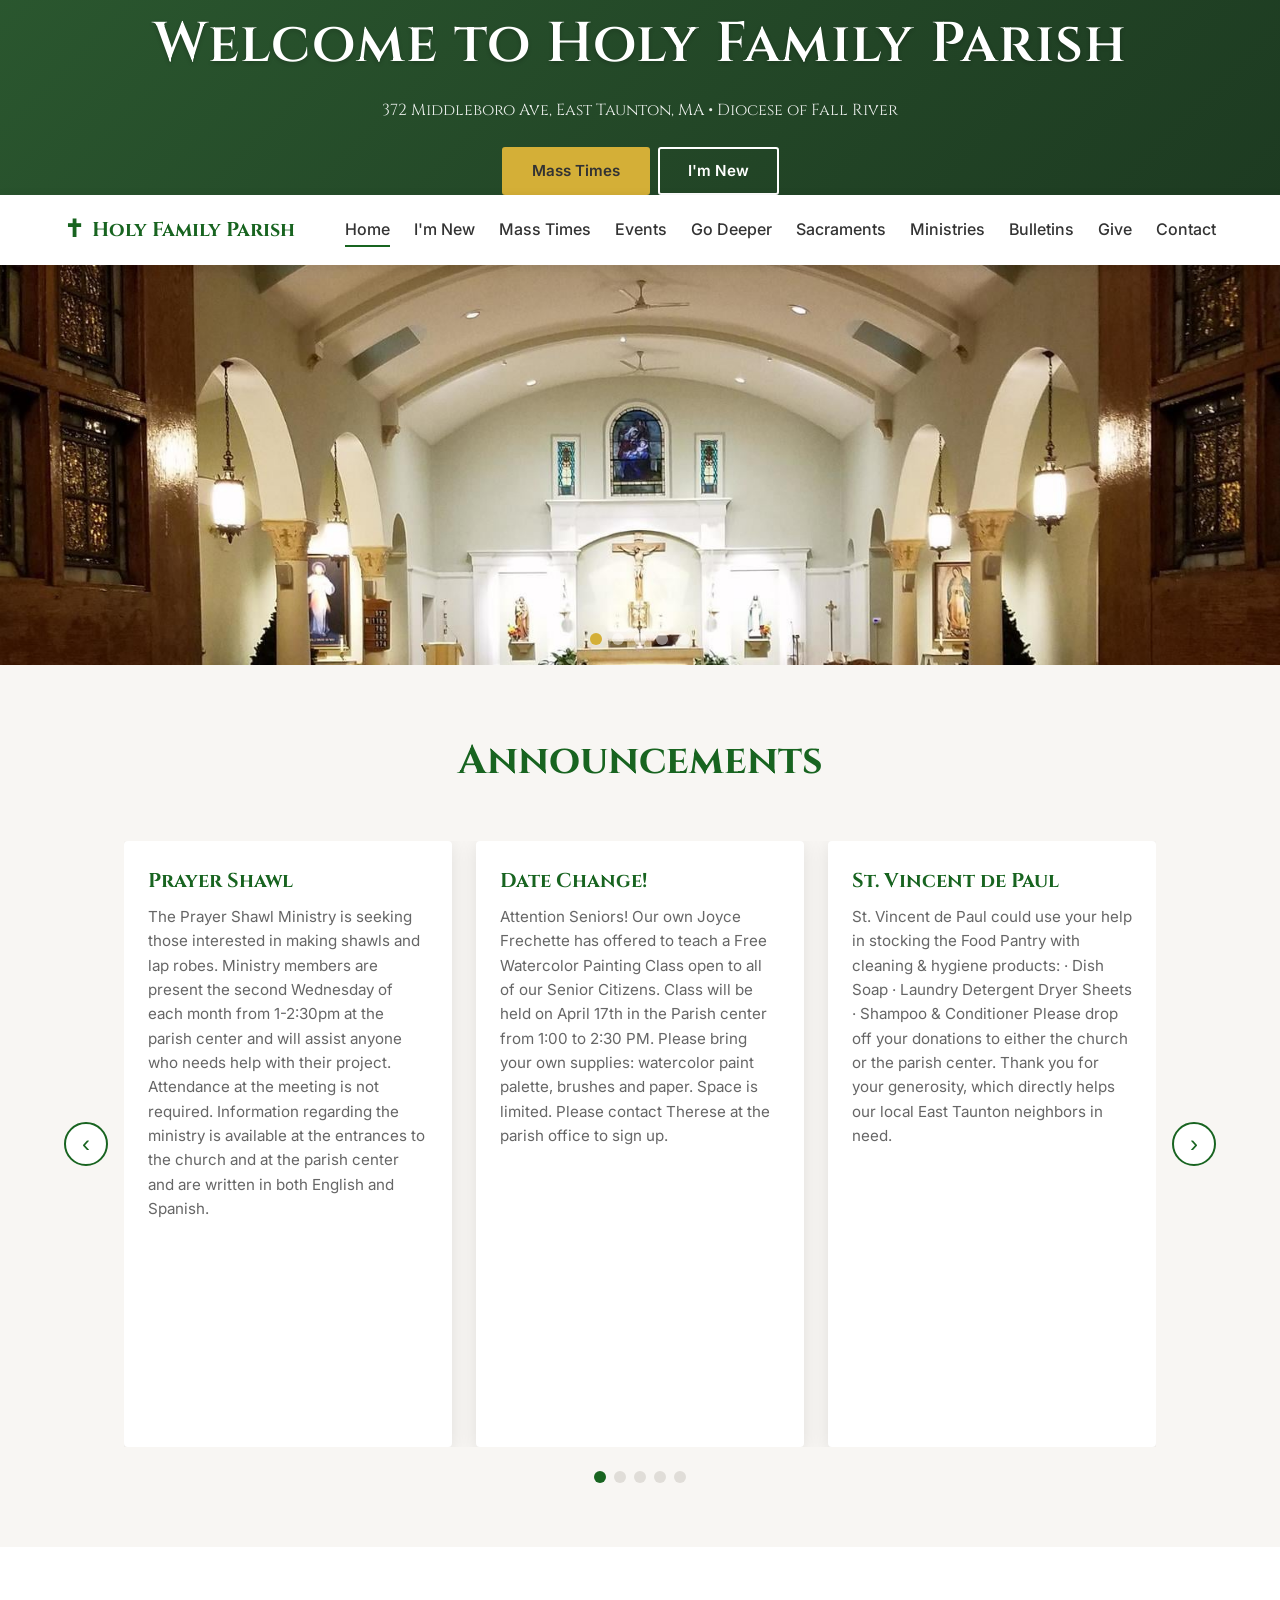
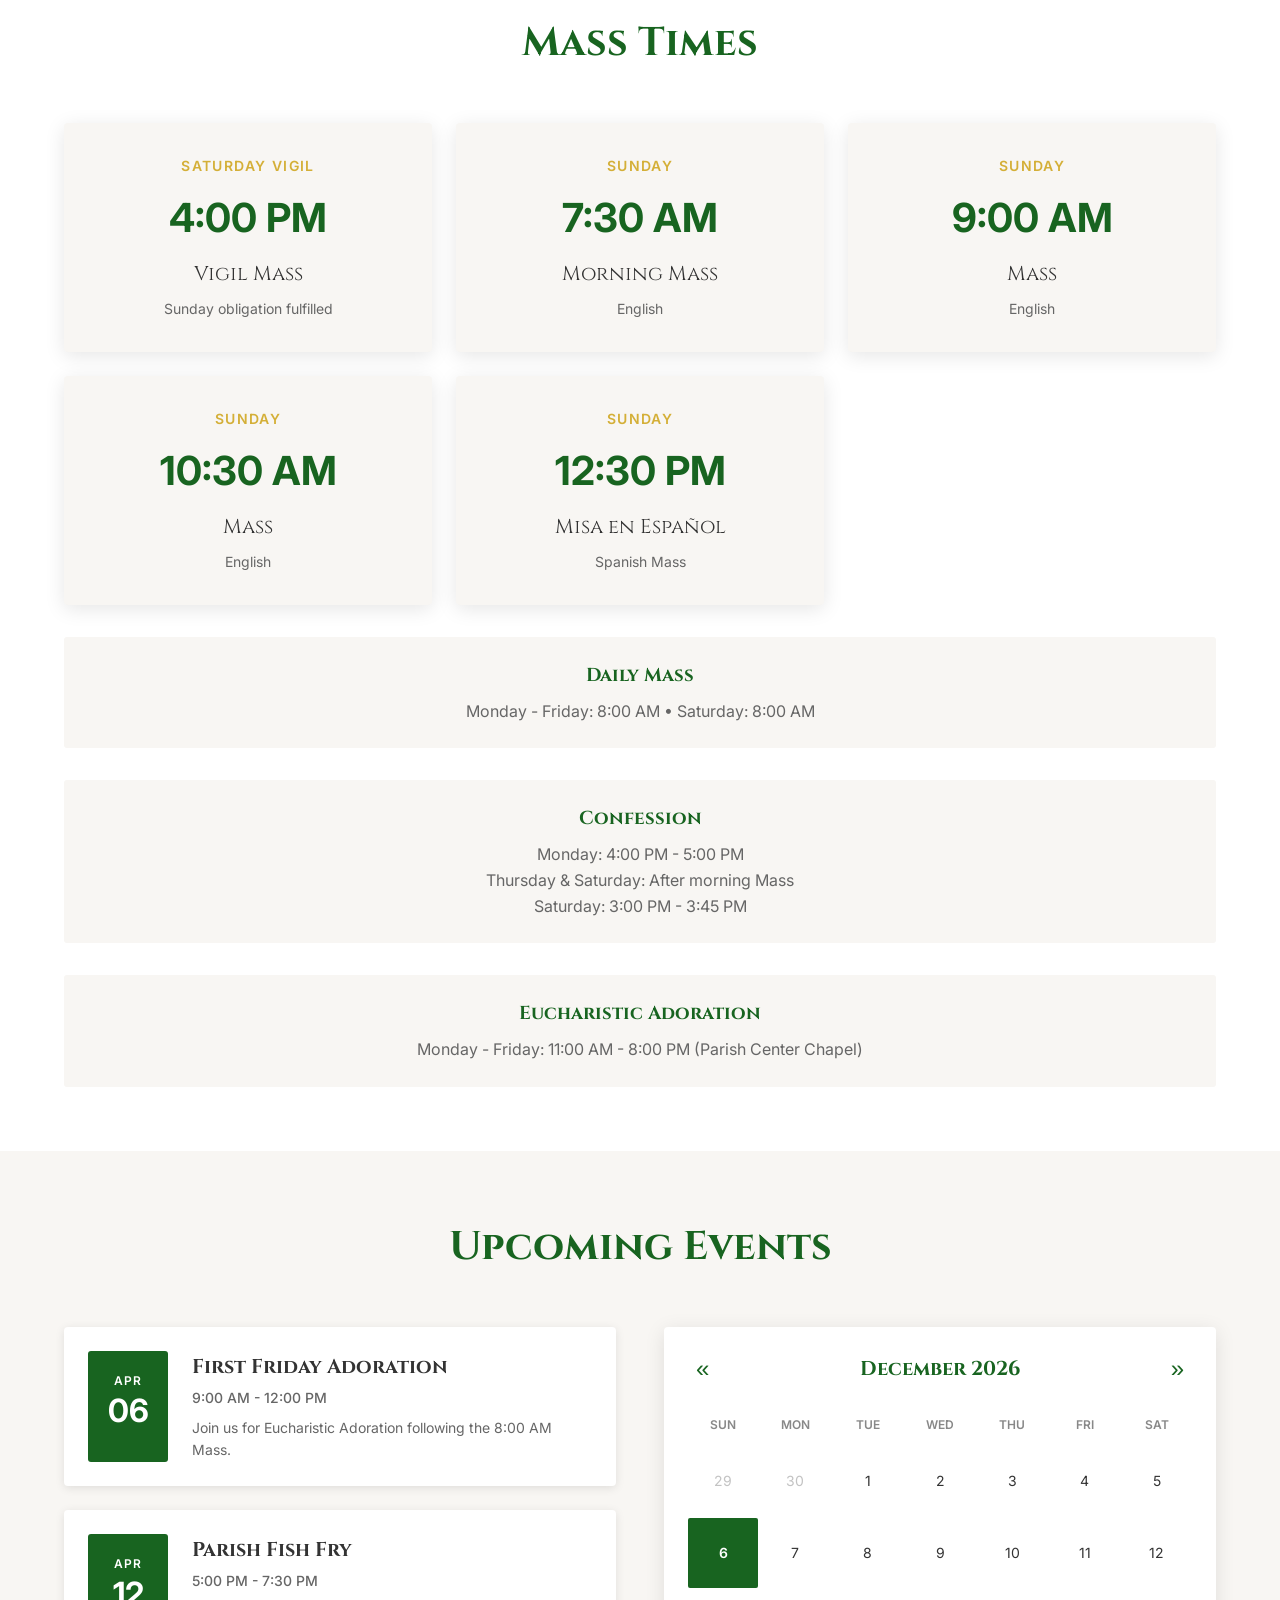
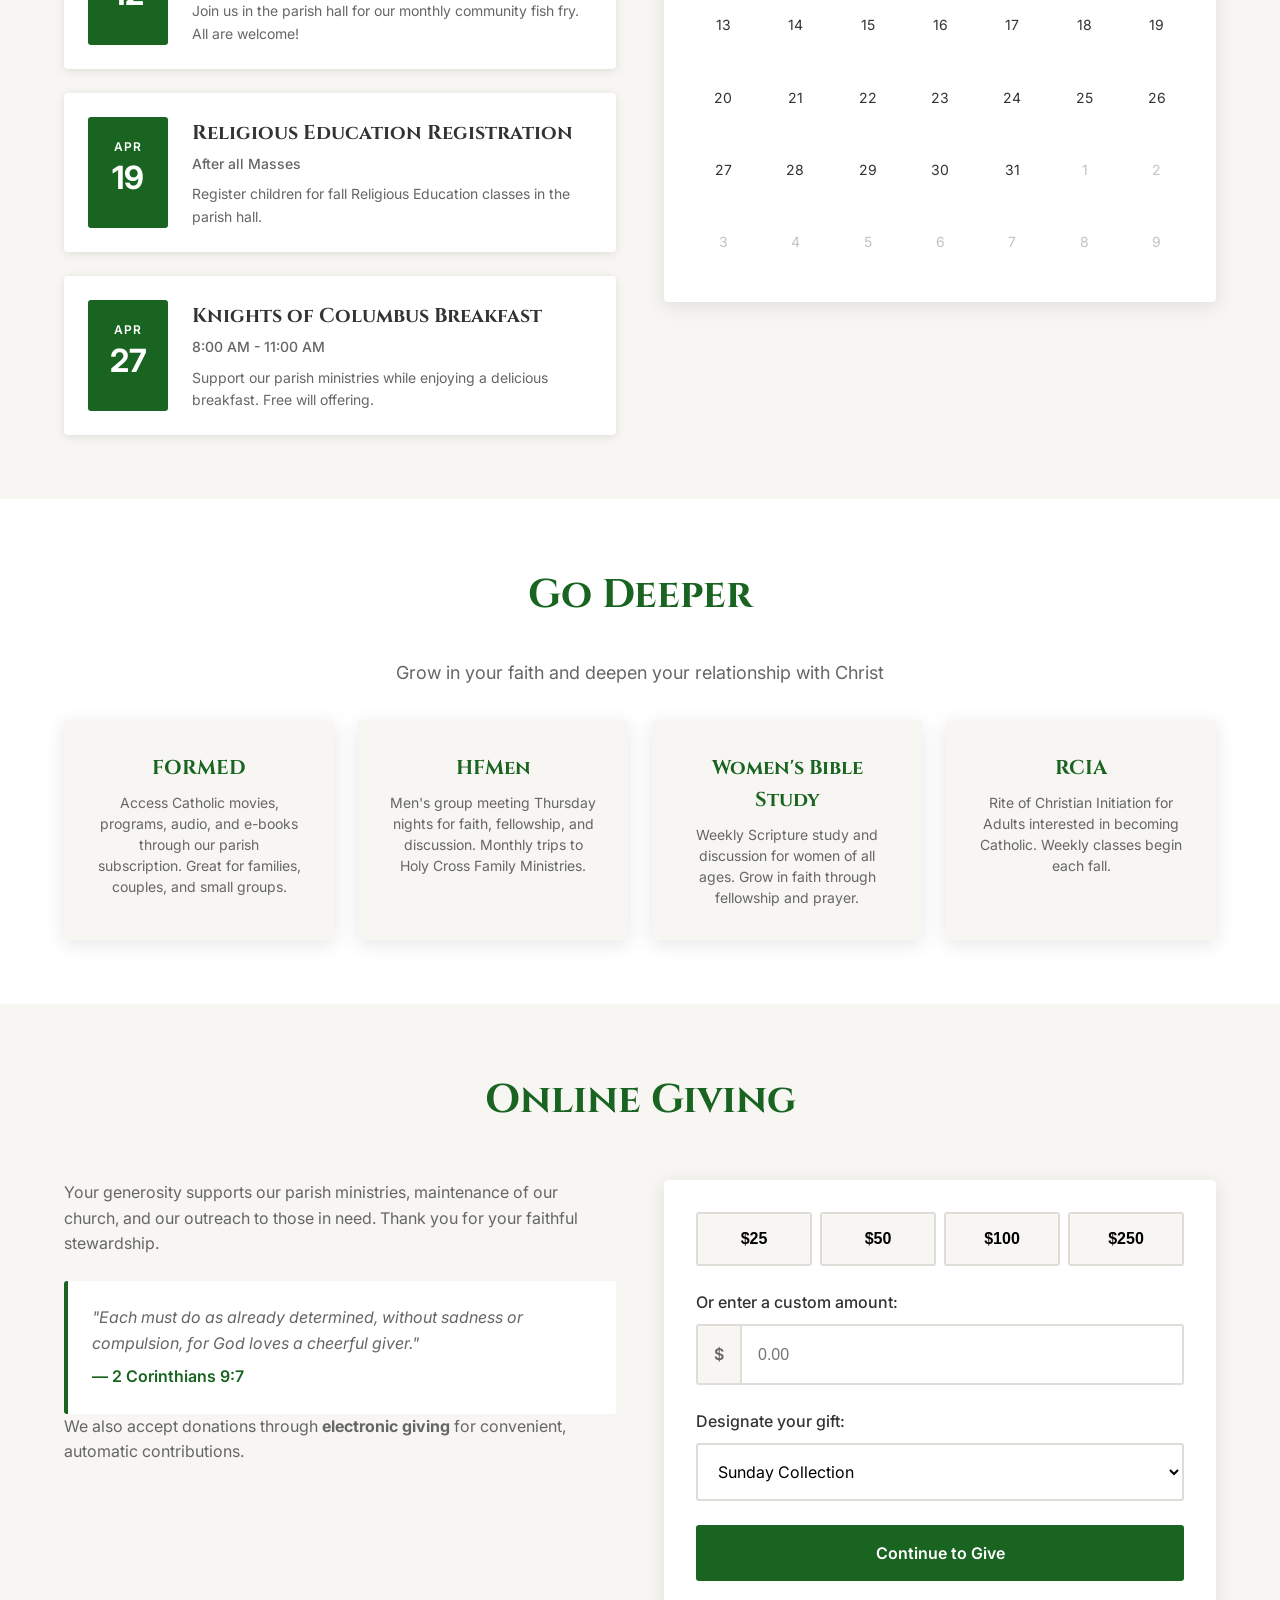
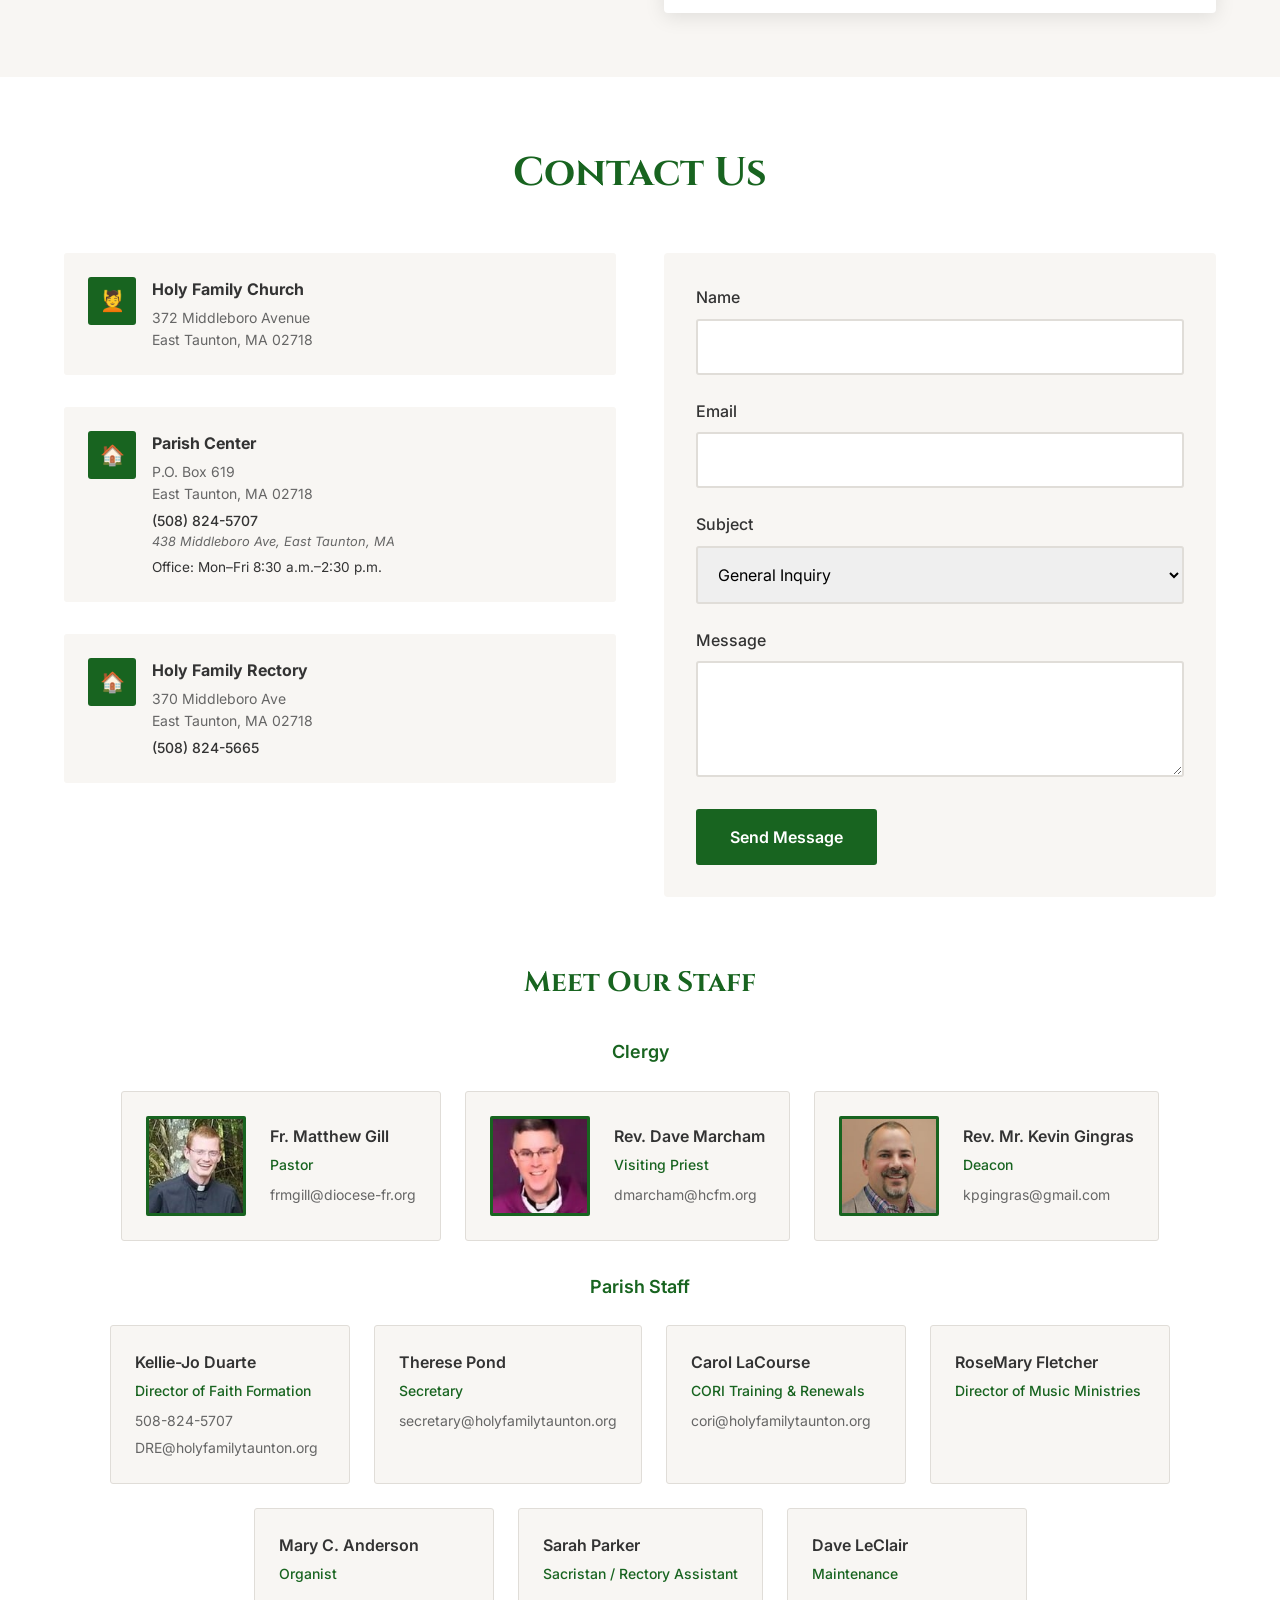
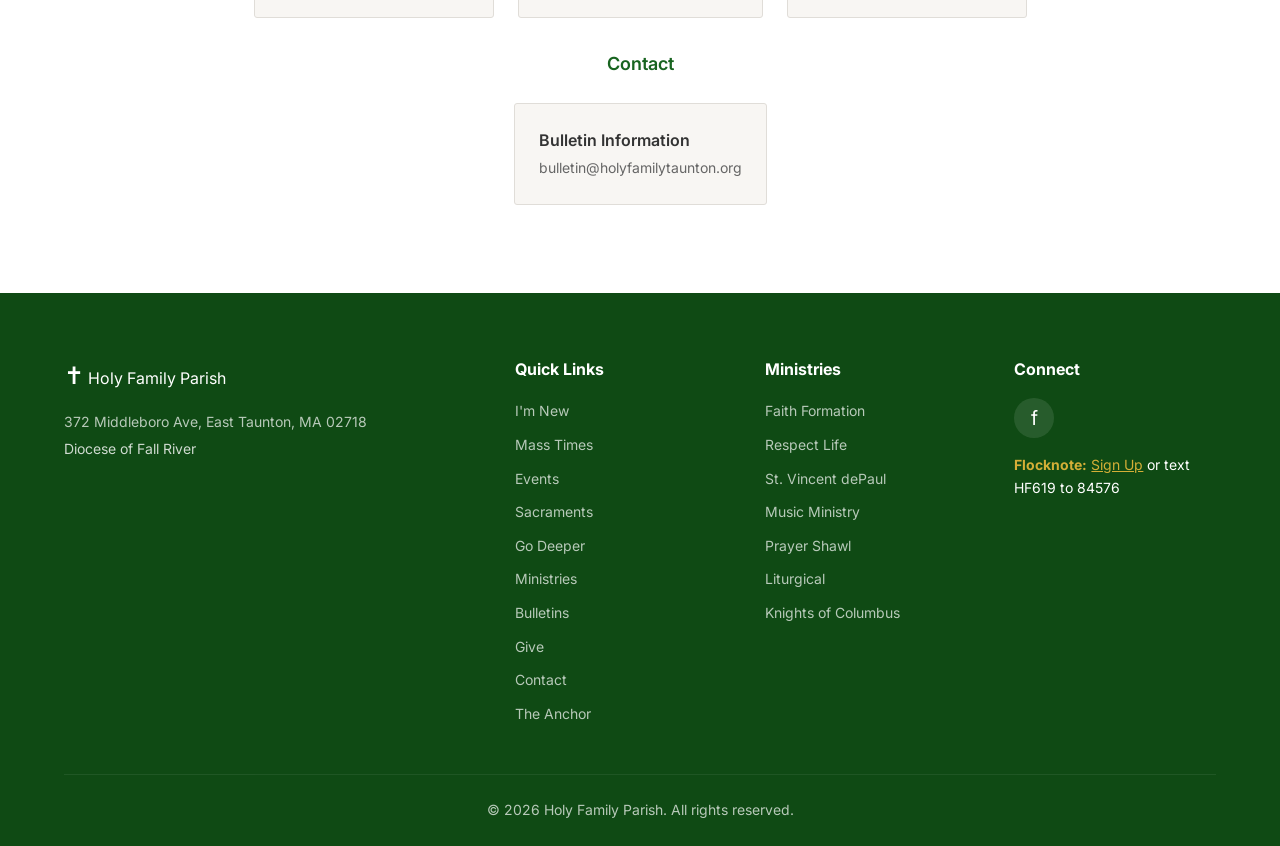
==== commit 2693b4ab: "Make slideshow indicators dynamic based on number of slides - Remove hardcoded indicators from index" ====
--- a/index.html
+++ b/index.html
@@ -61,12 +61,15 @@
             <div class="slide">
                 <img src="images/20200411_192443.jpg" alt="Holy Family Parish">
             </div>
-        </div>
-        <div class="slide-indicators">
-            <span class="indicator" data-slide="0"></span>
-            <span class="indicator" data-slide="1"></span>
-            <span class="indicator" data-slide="2"></span>
-            <span class="indicator" data-slide="3"></span>
+            <div class="slide">
+                <img src="images/Baptism.jpg" alt="Holy Family Parish">
+            </div>
+            <div class="slide">
+                <img src="images/20211225_091951.jpg" alt="Holy Family Parish">
+            </div>
+        </div>
+        <div class="slide-indicators" id="slide-indicators">
+            <!-- Indicators generated dynamically by JavaScript -->
         </div>
     </section>
 
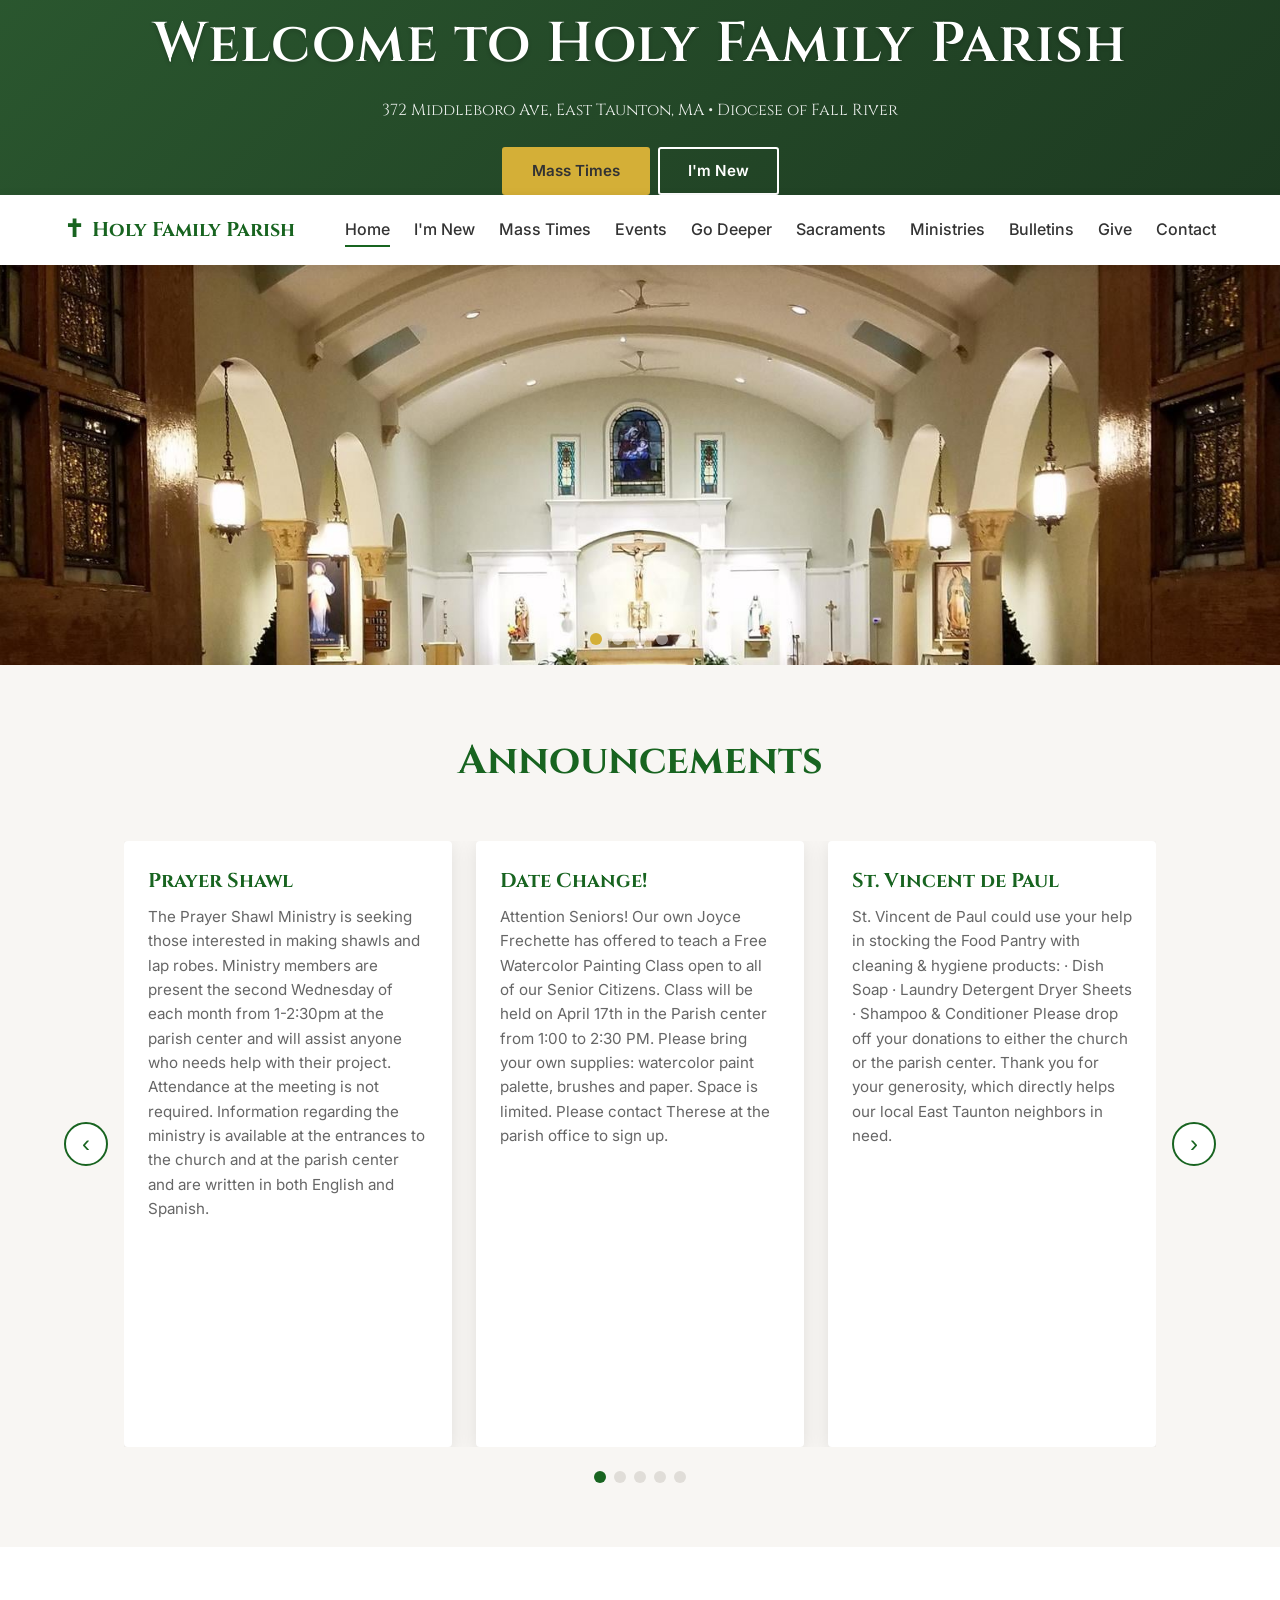
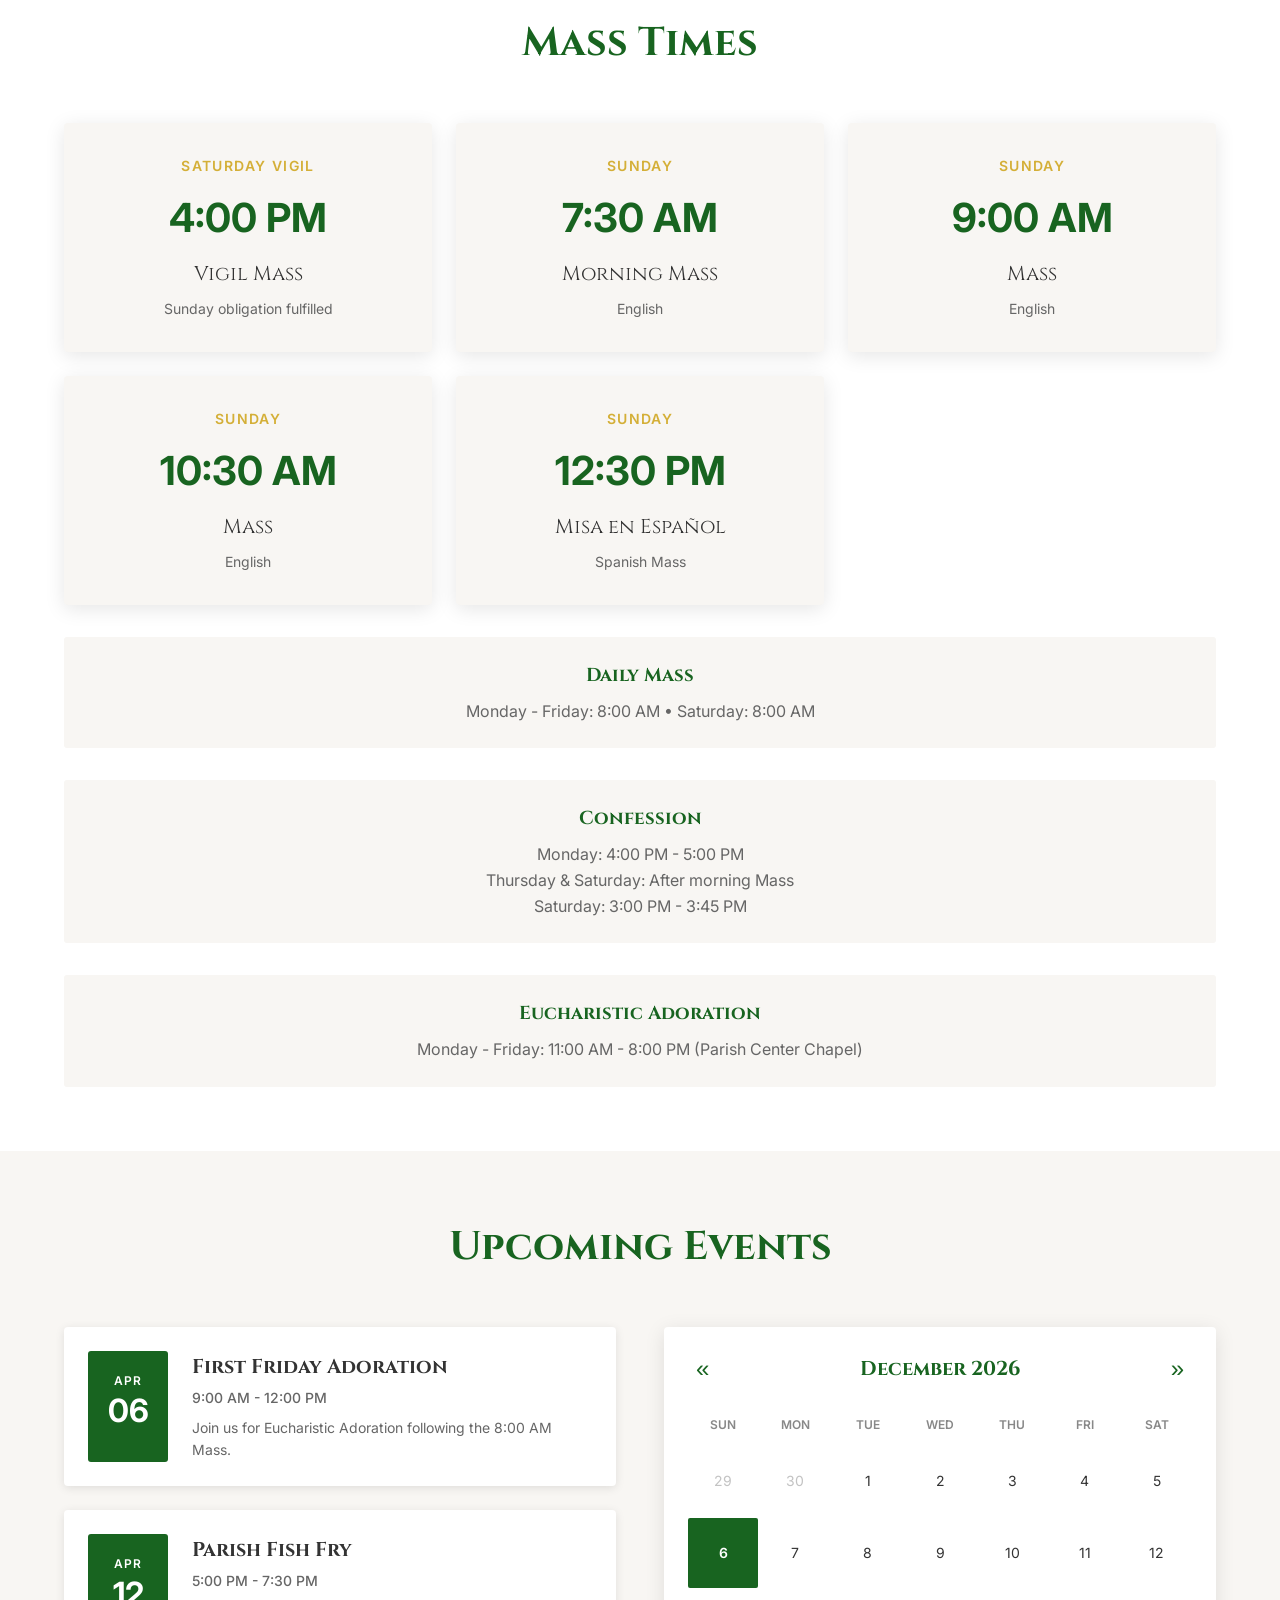
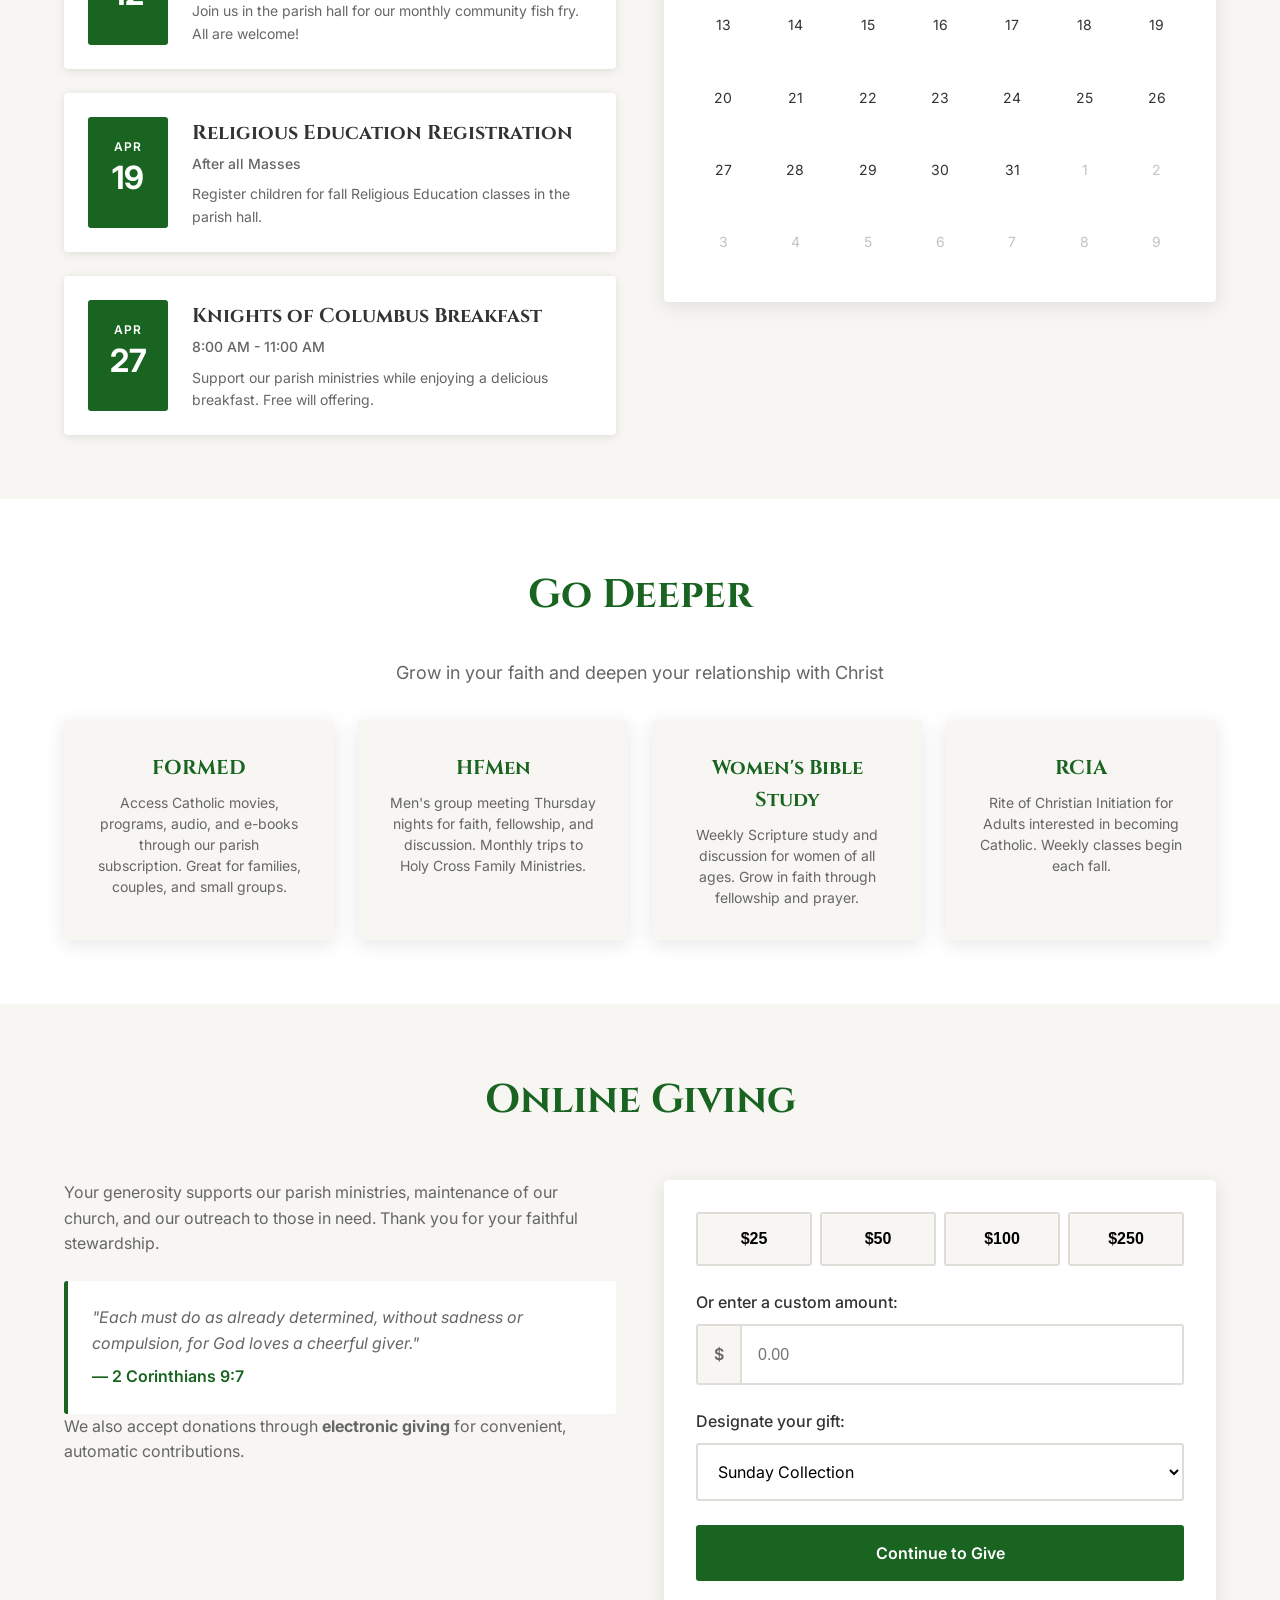
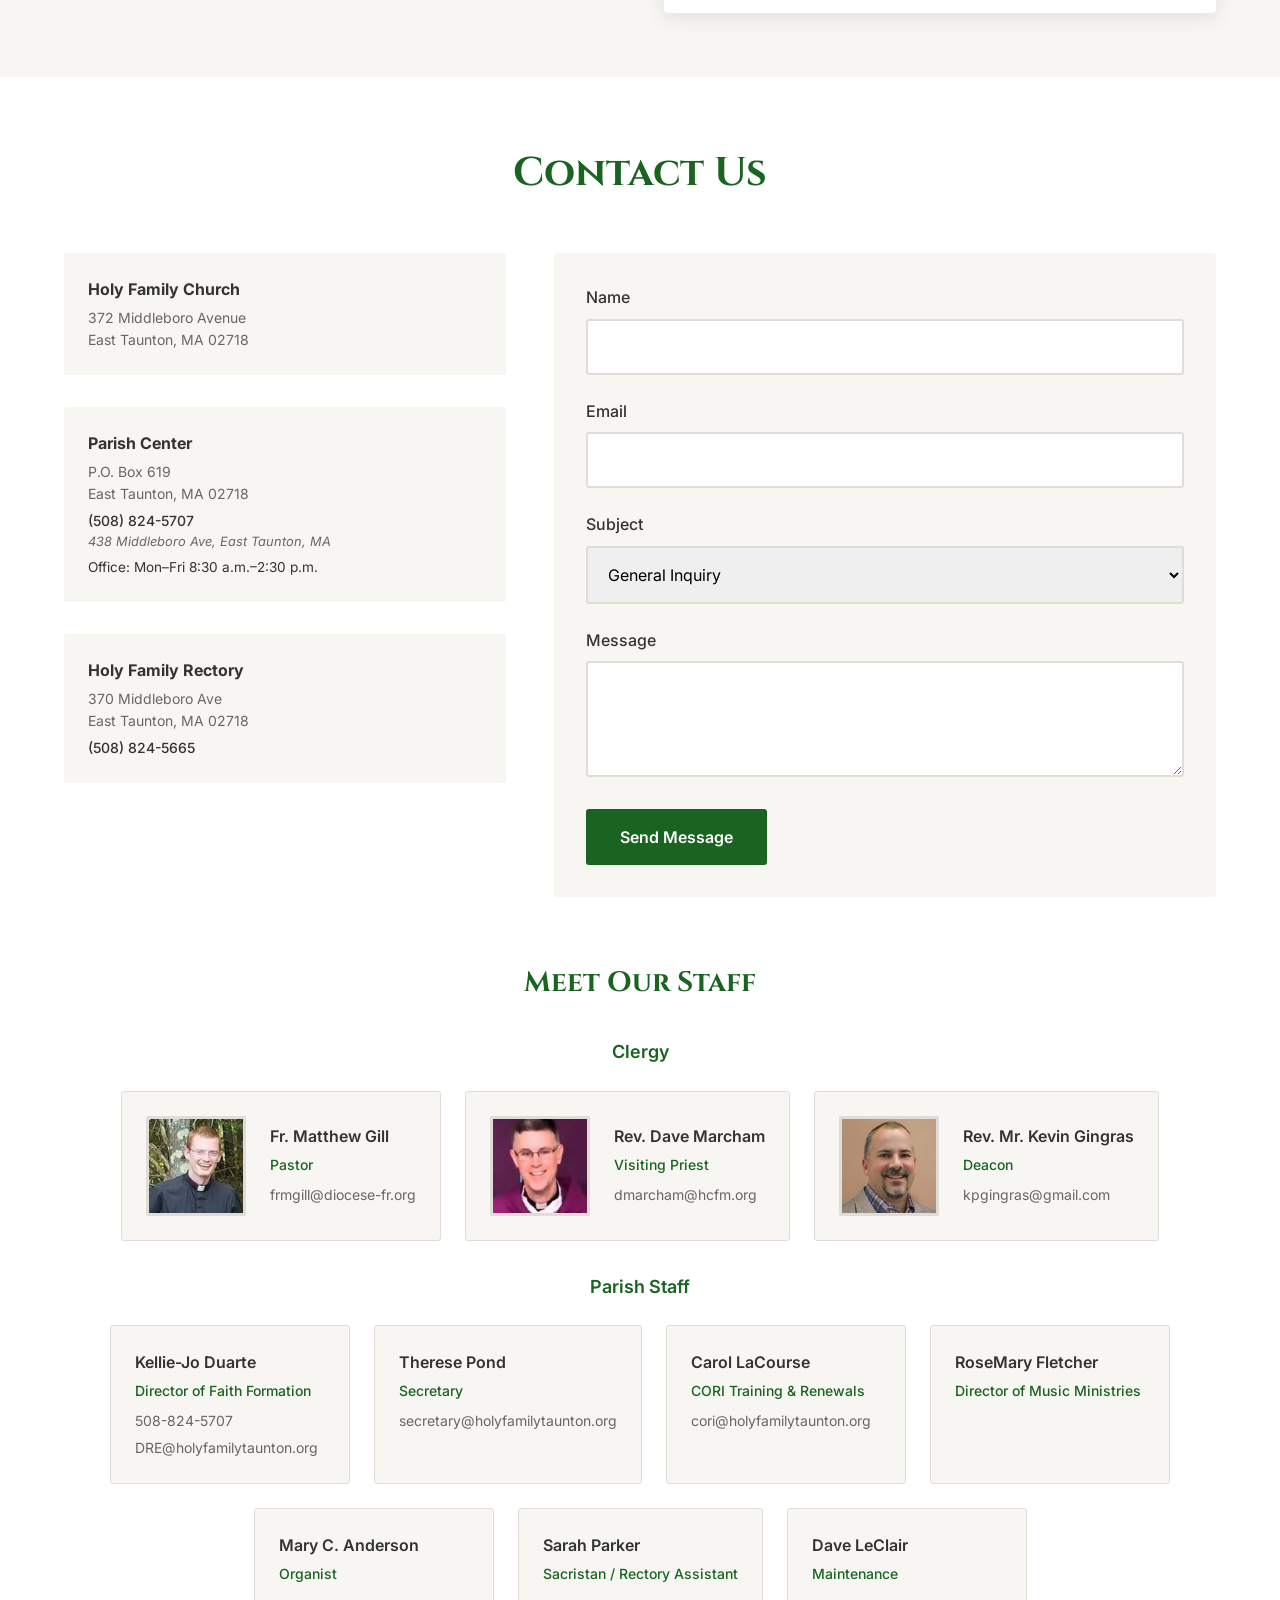
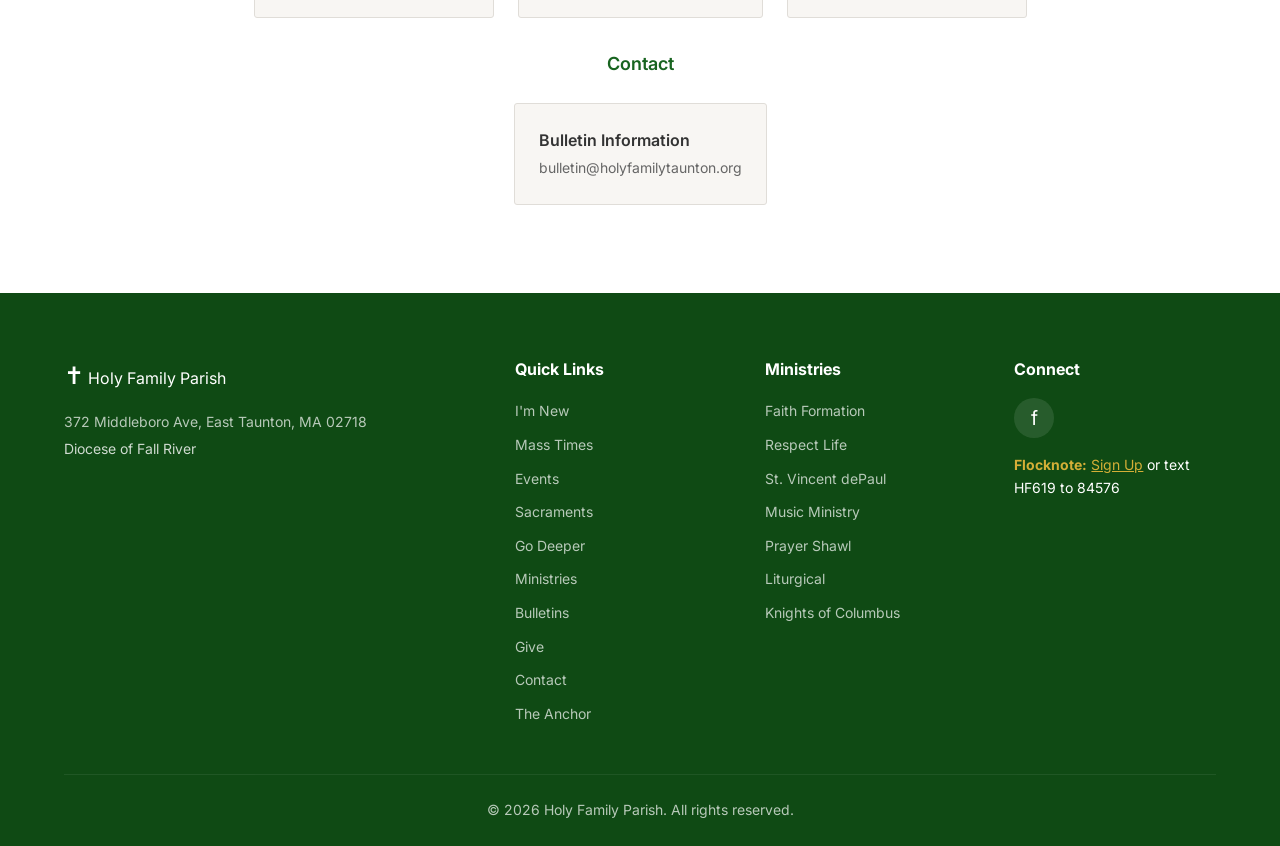
==== commit 83da7c13: "Style changes to contact us section." ====
--- a/index.html
+++ b/index.html
@@ -350,14 +350,12 @@
             <div class="contact-grid">
                 <div class="contact-info">
                     <div class="contact-item">
-                        <div class="contact-icon">&#128134;</div>
                         <div>
                             <h4>Holy Family Church</h4>
                             <p>372 Middleboro Avenue<br>East Taunton, MA 02718</p>
                         </div>
                     </div>
                     <div class="contact-item">
-                        <div class="contact-icon">&#127968;</div>
                         <div>
                             <h4>Parish Center</h4>
                             <p>P.O. Box 619<br>East Taunton, MA 02718</p>
@@ -367,7 +365,6 @@
                         </div>
                     </div>
                     <div class="contact-item">
-                        <div class="contact-icon">&#127968;</div>
                         <div>
                             <h4>Holy Family Rectory</h4>
                             <p>370 Middleboro Ave<br>East Taunton, MA 02718</p>
--- a/styles.css
+++ b/styles.css
@@ -1365,7 +1365,7 @@
 /* Contact Section */
 .contact-grid {
     display: grid;
-    grid-template-columns: 1fr 1fr;
+    grid-template-columns: 1fr 1.5fr;
     gap: var(--space-2xl);
 }
 
@@ -1381,19 +1381,6 @@
     background-color: var(--color-bg-alt);
     padding: var(--space-lg);
     border-radius: var(--radius-md);
-}
-
-.contact-icon {
-    width: 48px;
-    height: 48px;
-    background-color: var(--color-primary);
-    color: white;
-    border-radius: var(--radius-md);
-    display: flex;
-    align-items: center;
-    justify-content: center;
-    font-size: 1.25rem;
-    flex-shrink: 0;
 }
 
 .contact-item h4 {
@@ -1517,7 +1504,7 @@
     border-radius: var(--radius-sm);
     object-fit: cover;
     flex-shrink: 0;
-    border: 3px solid var(--color-primary);
+    border: 3px solid var(--color-border);
 }
 
 .staff-card .staff-info {
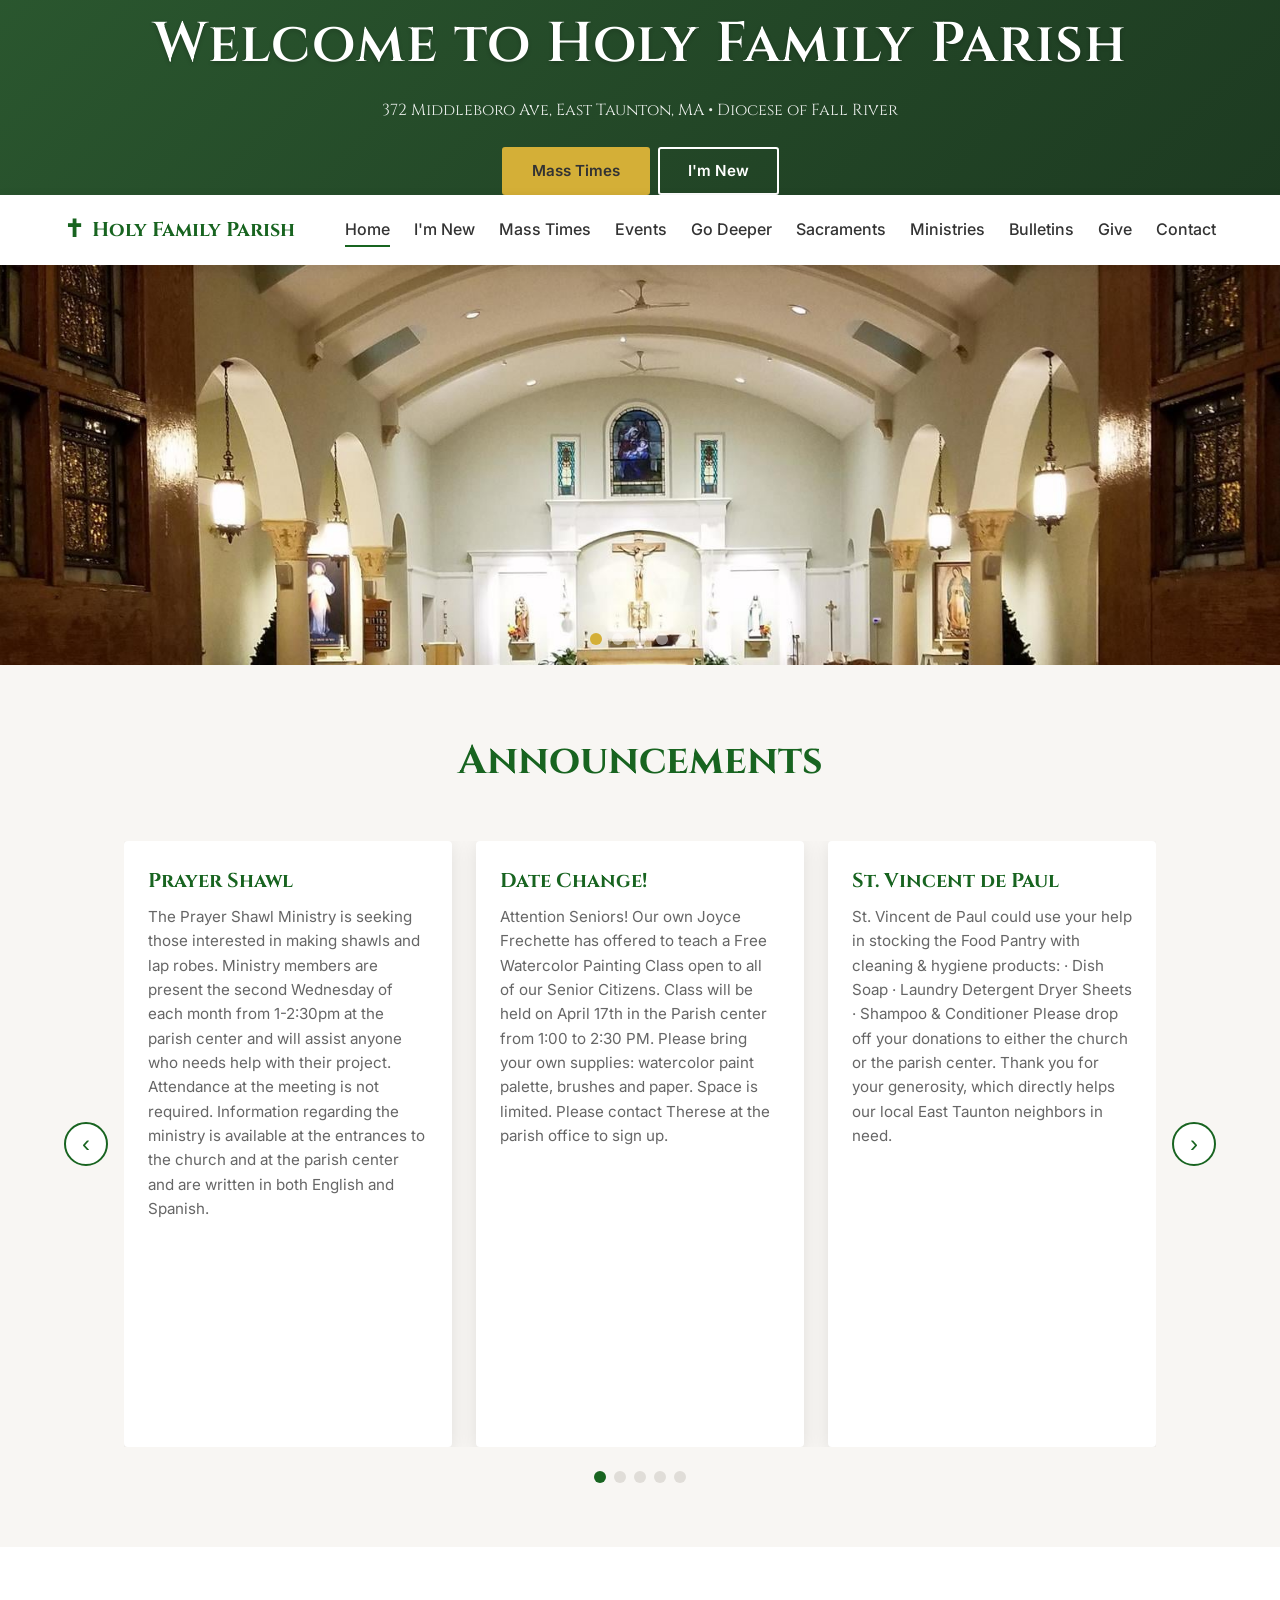
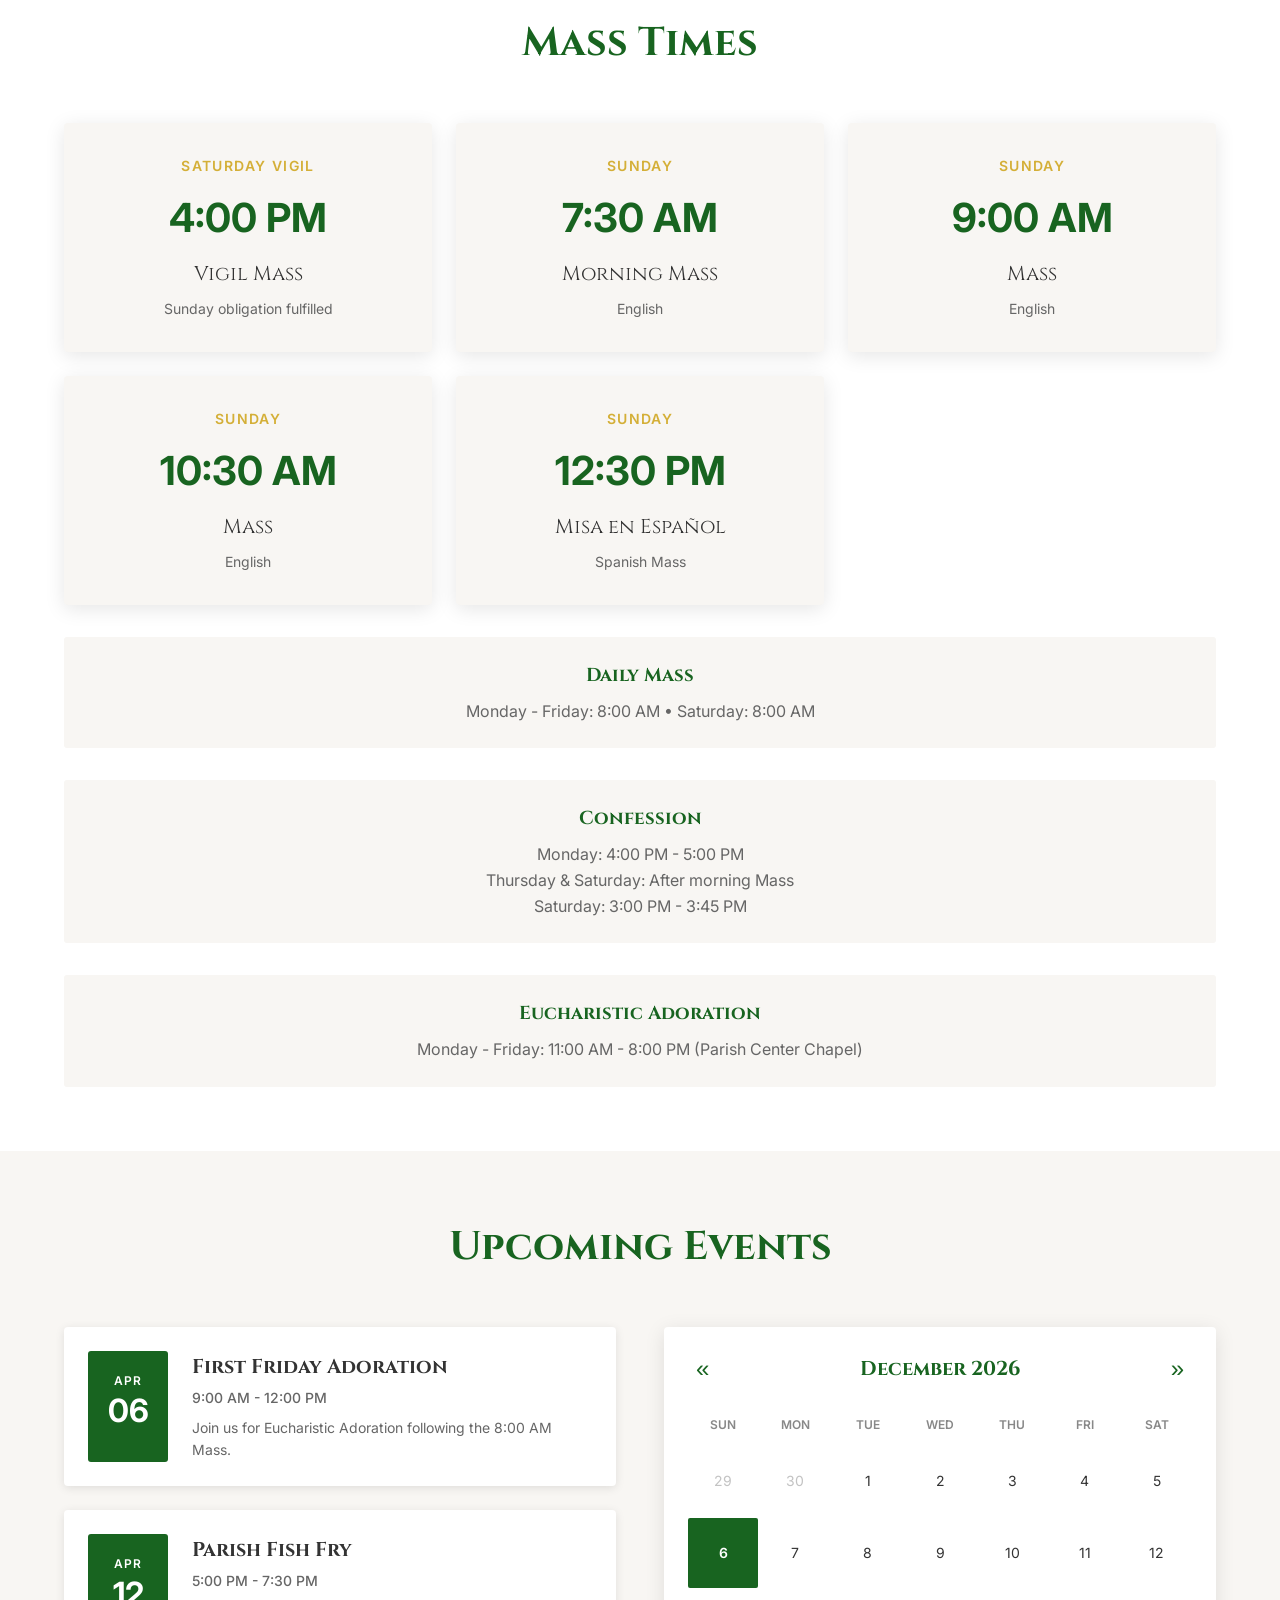
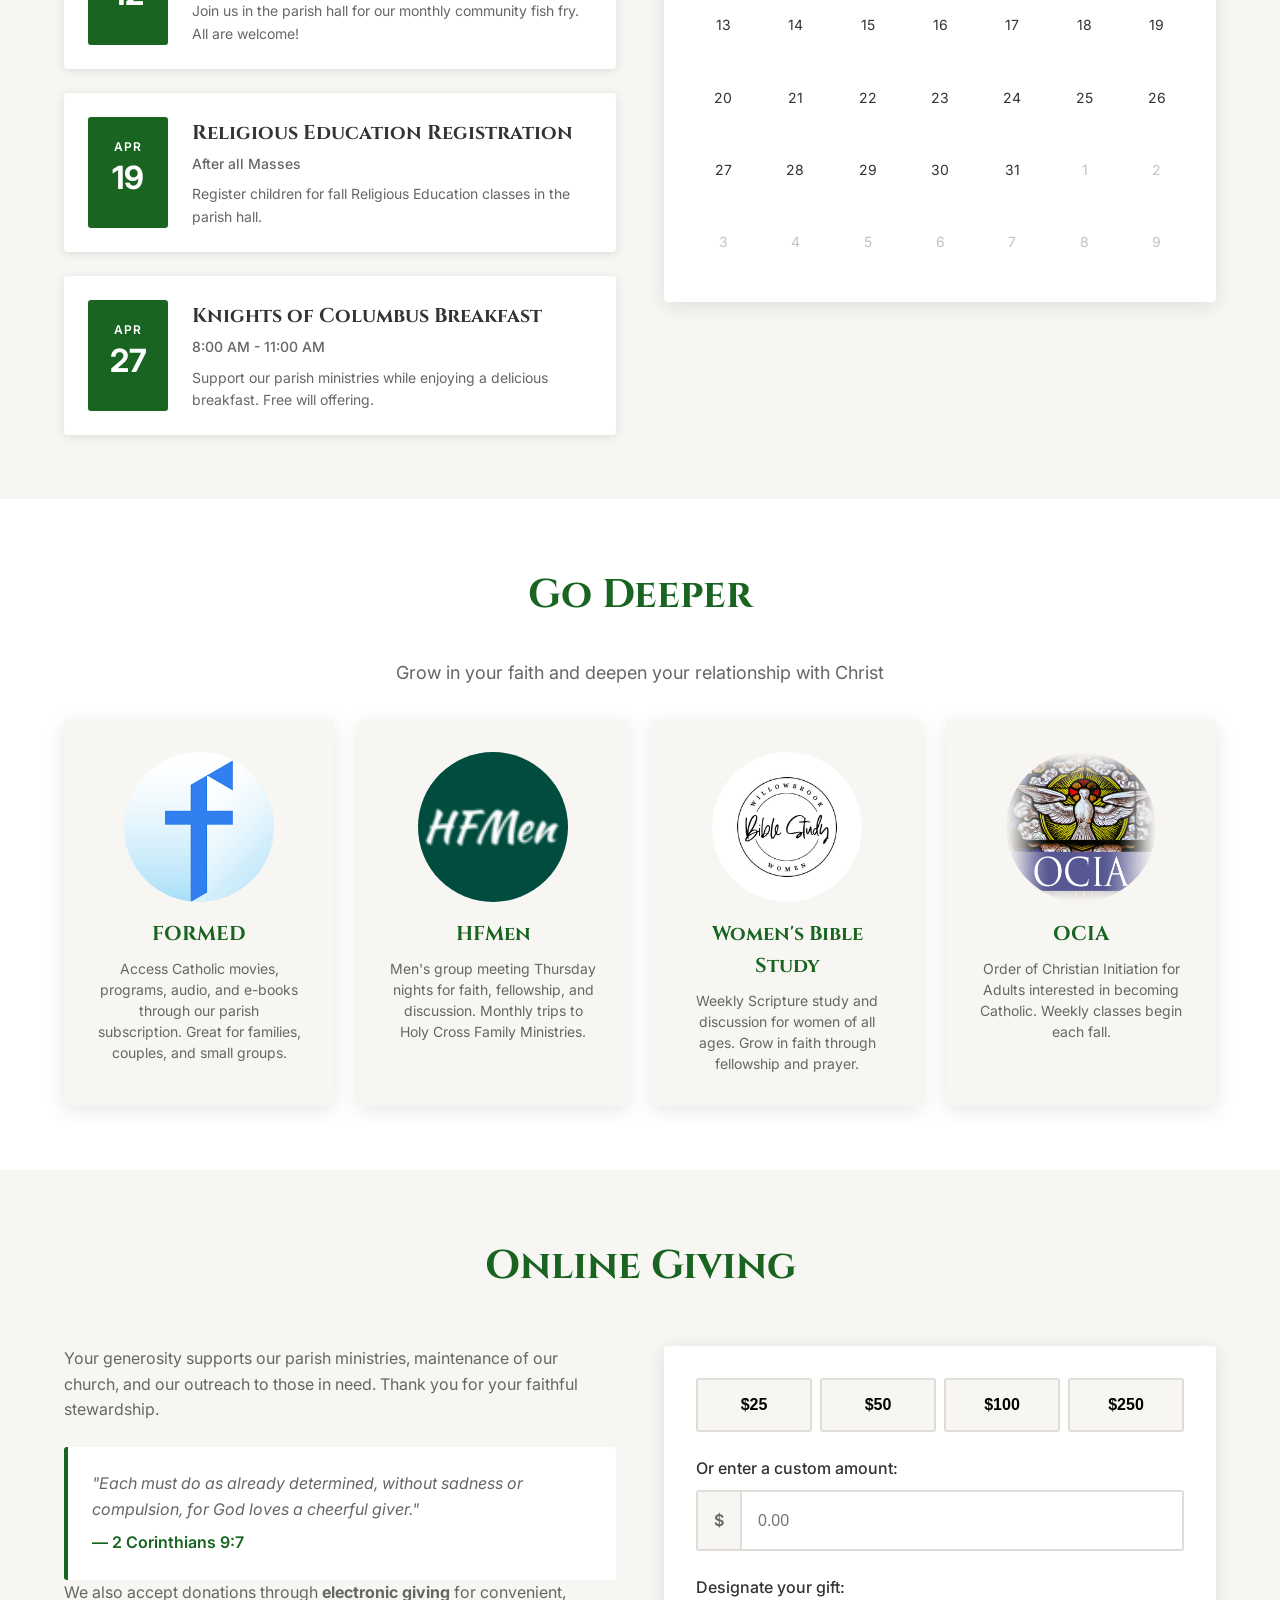
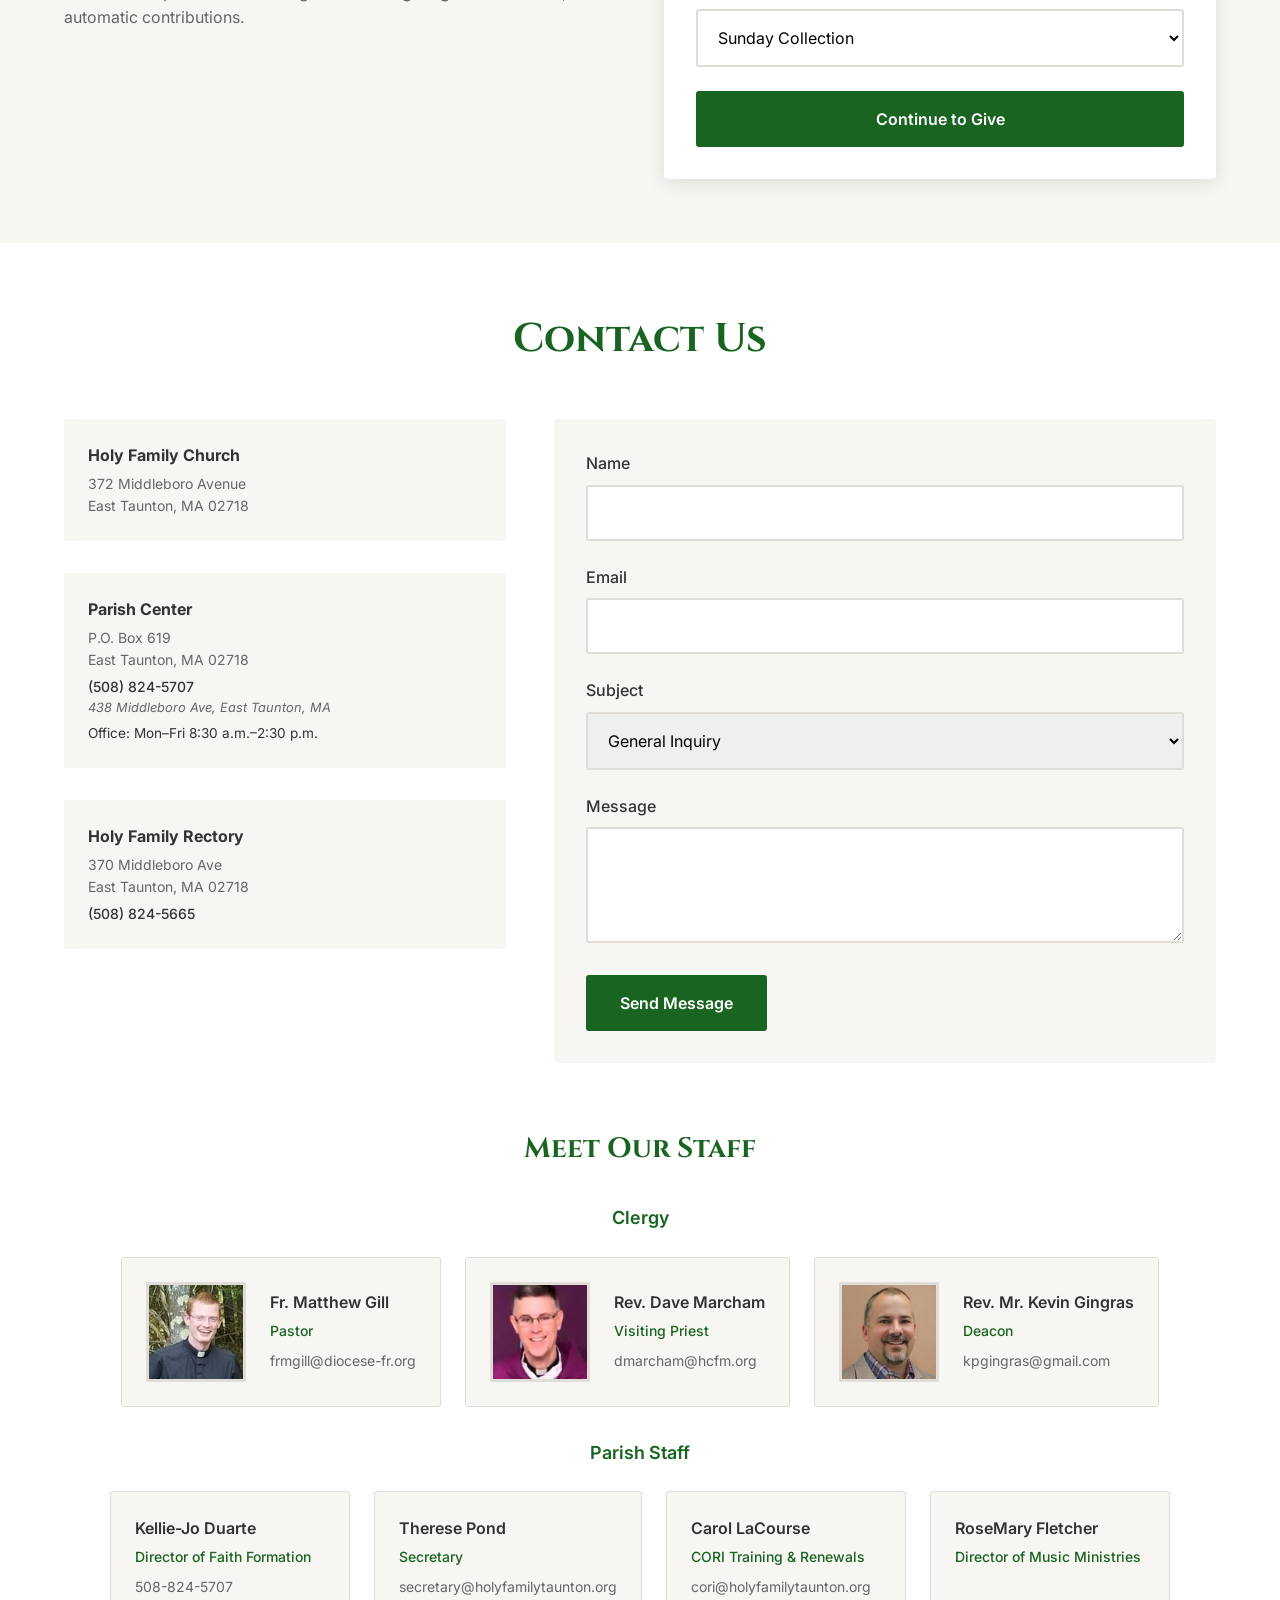
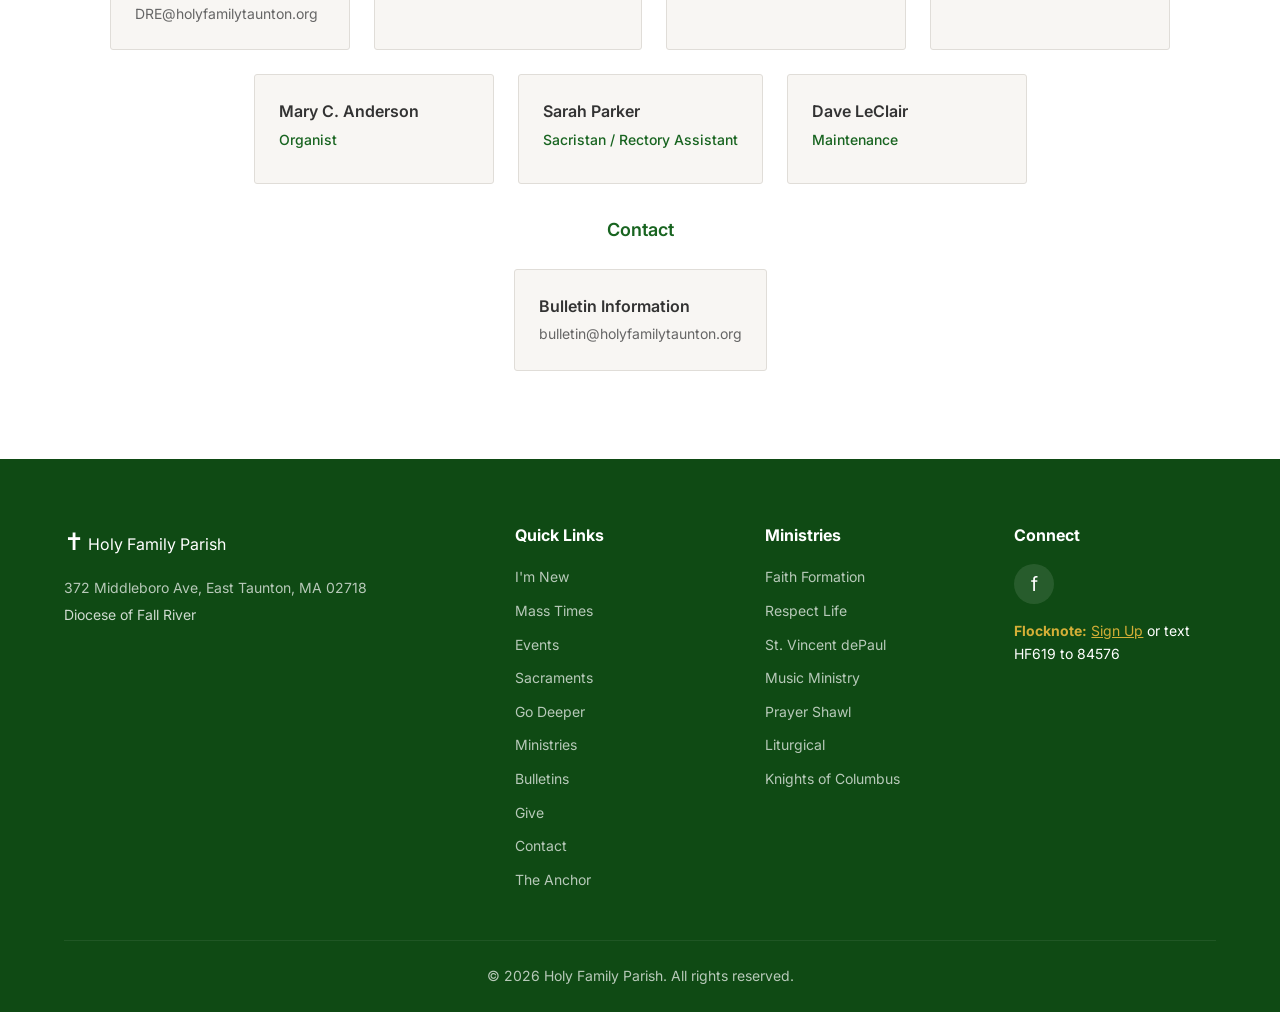
==== commit 21cffe5d: "adding photos to go-deeper sections and cards." ====
--- a/index.html
+++ b/index.html
@@ -280,20 +280,24 @@
             <p class="section-subtitle">Grow in your faith and deepen your relationship with Christ</p>
             <div class="go-deeper-grid">
                 <a href="pages/go-deeper.html#formed" class="go-deeper-card">
+                    <img src="images/formed.jpg" alt="FORMED">
                     <h3>FORMED</h3>
                     <p>Access Catholic movies, programs, audio, and e-books through our parish subscription. Great for families, couples, and small groups.</p>
                 </a>
                 <a href="pages/go-deeper.html#hfmen" class="go-deeper-card">
+                    <img src="images/HFMen-1.png" alt="HFMen">
                     <h3>HFMen</h3>
                     <p>Men's group meeting Thursday nights for faith, fellowship, and discussion. Monthly trips to Holy Cross Family Ministries.</p>
                 </a>
                 <a href="pages/go-deeper.html#womens-bible-study" class="go-deeper-card">
+                    <img src="images/womens_bible_study.jpg" alt="Women's Bible Study">
                     <h3>Women's Bible Study</h3>
                     <p>Weekly Scripture study and discussion for women of all ages. Grow in faith through fellowship and prayer.</p>
                 </a>
-                <a href="pages/go-deeper.html#rcia" class="go-deeper-card">
-                    <h3>RCIA</h3>
-                    <p>Rite of Christian Initiation for Adults interested in becoming Catholic. Weekly classes begin each fall.</p>
+                <a href="pages/go-deeper.html#ocia" class="go-deeper-card">
+                    <img src="images/OCIA-01-600x586.png" alt="OCIA">
+                    <h3>OCIA</h3>
+                    <p>Order of Christian Initiation for Adults interested in becoming Catholic. Weekly classes begin each fall.</p>
                 </a>
             </div>
         </div>
@@ -389,7 +393,7 @@
                             <option value="sacrament">Sacrament Information</option>
                             <option value="baptism">Baptism</option>
                             <option value="wedding">Wedding</option>
-                            <option value="rcia">RCIA / Become Catholic</option>
+                            <option value="ocia">OCIA / Become Catholic</option>
                             <option value="other">Other</option>
                         </select>
                     </div>
--- a/styles.css
+++ b/styles.css
@@ -678,8 +678,18 @@
     box-shadow: 0 4px 20px var(--color-shadow);
     transition: transform var(--transition-normal), box-shadow var(--transition-normal);
     text-decoration: none;
-    display: block;
+    display: flex;
+    flex-direction: column;
+    align-items: center;
     color: inherit;
+}
+
+.go-deeper-card img {
+    width: 150px;
+    height: 150px;
+    object-fit: cover;
+    border-radius: 50%;
+    margin-bottom: var(--space-md);
 }
 
 .go-deeper-card:hover {
@@ -1664,6 +1674,19 @@
     direction: ltr;
 }
 
+.ministry-image {
+    display: flex;
+    align-items: center;
+    justify-content: center;
+}
+
+.ministry-image img {
+    width: 300px;
+    height: 300px;
+    object-fit: cover;
+    border-radius: 50%;
+}
+
 .ministry-content h2 {
     font-family: var(--font-display);
     font-size: 2rem;
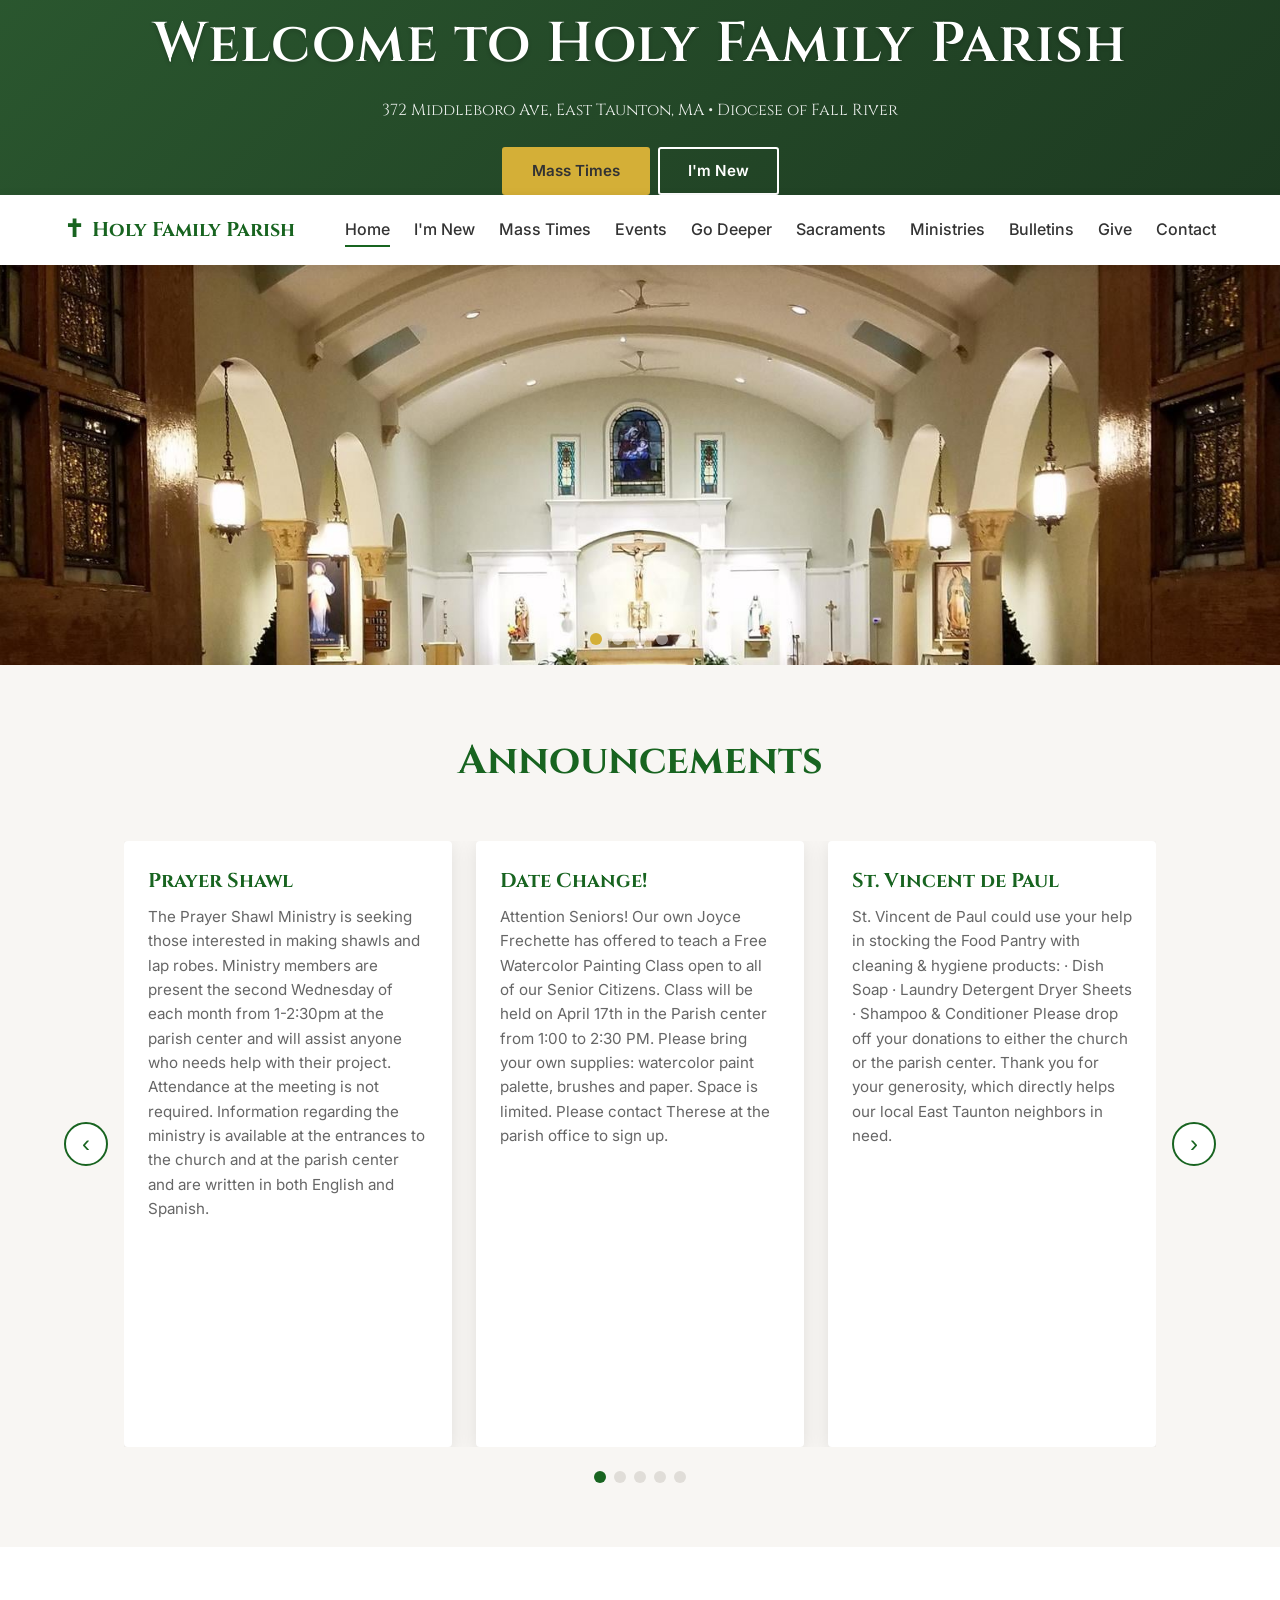
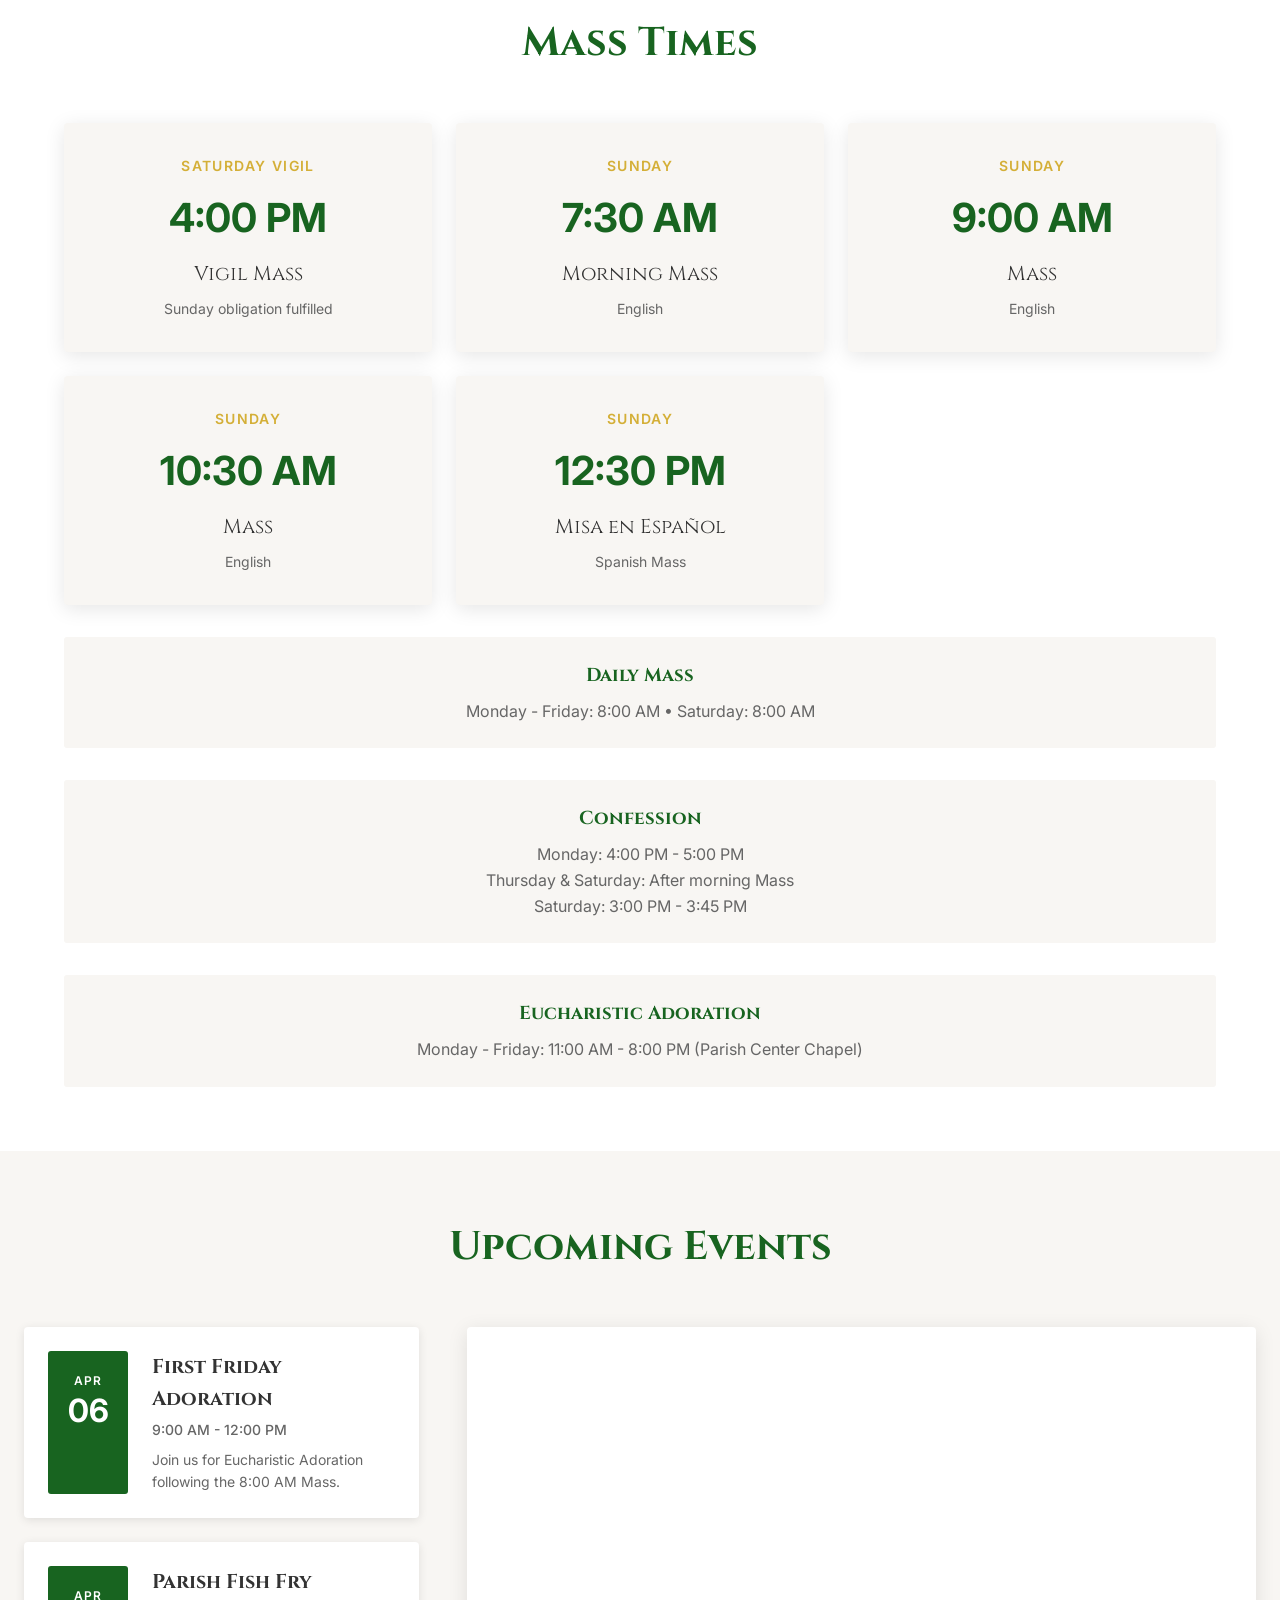
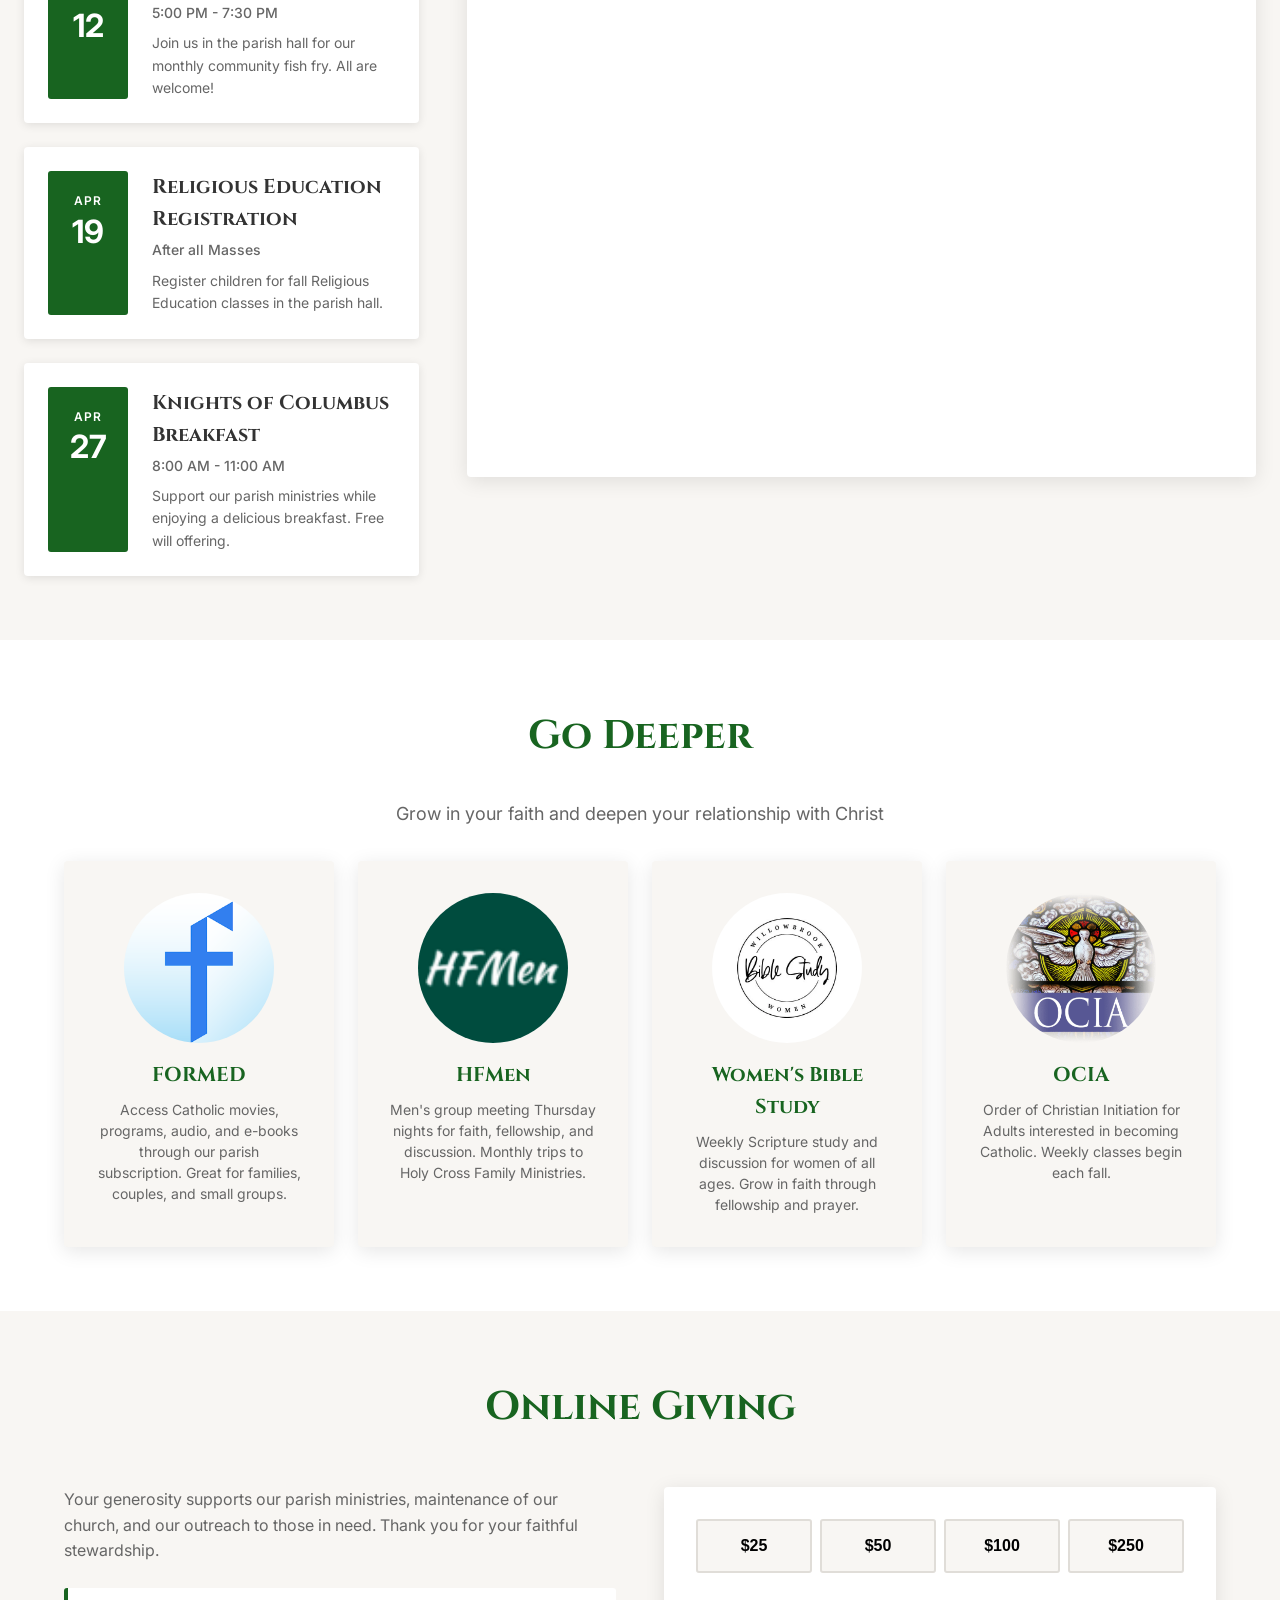
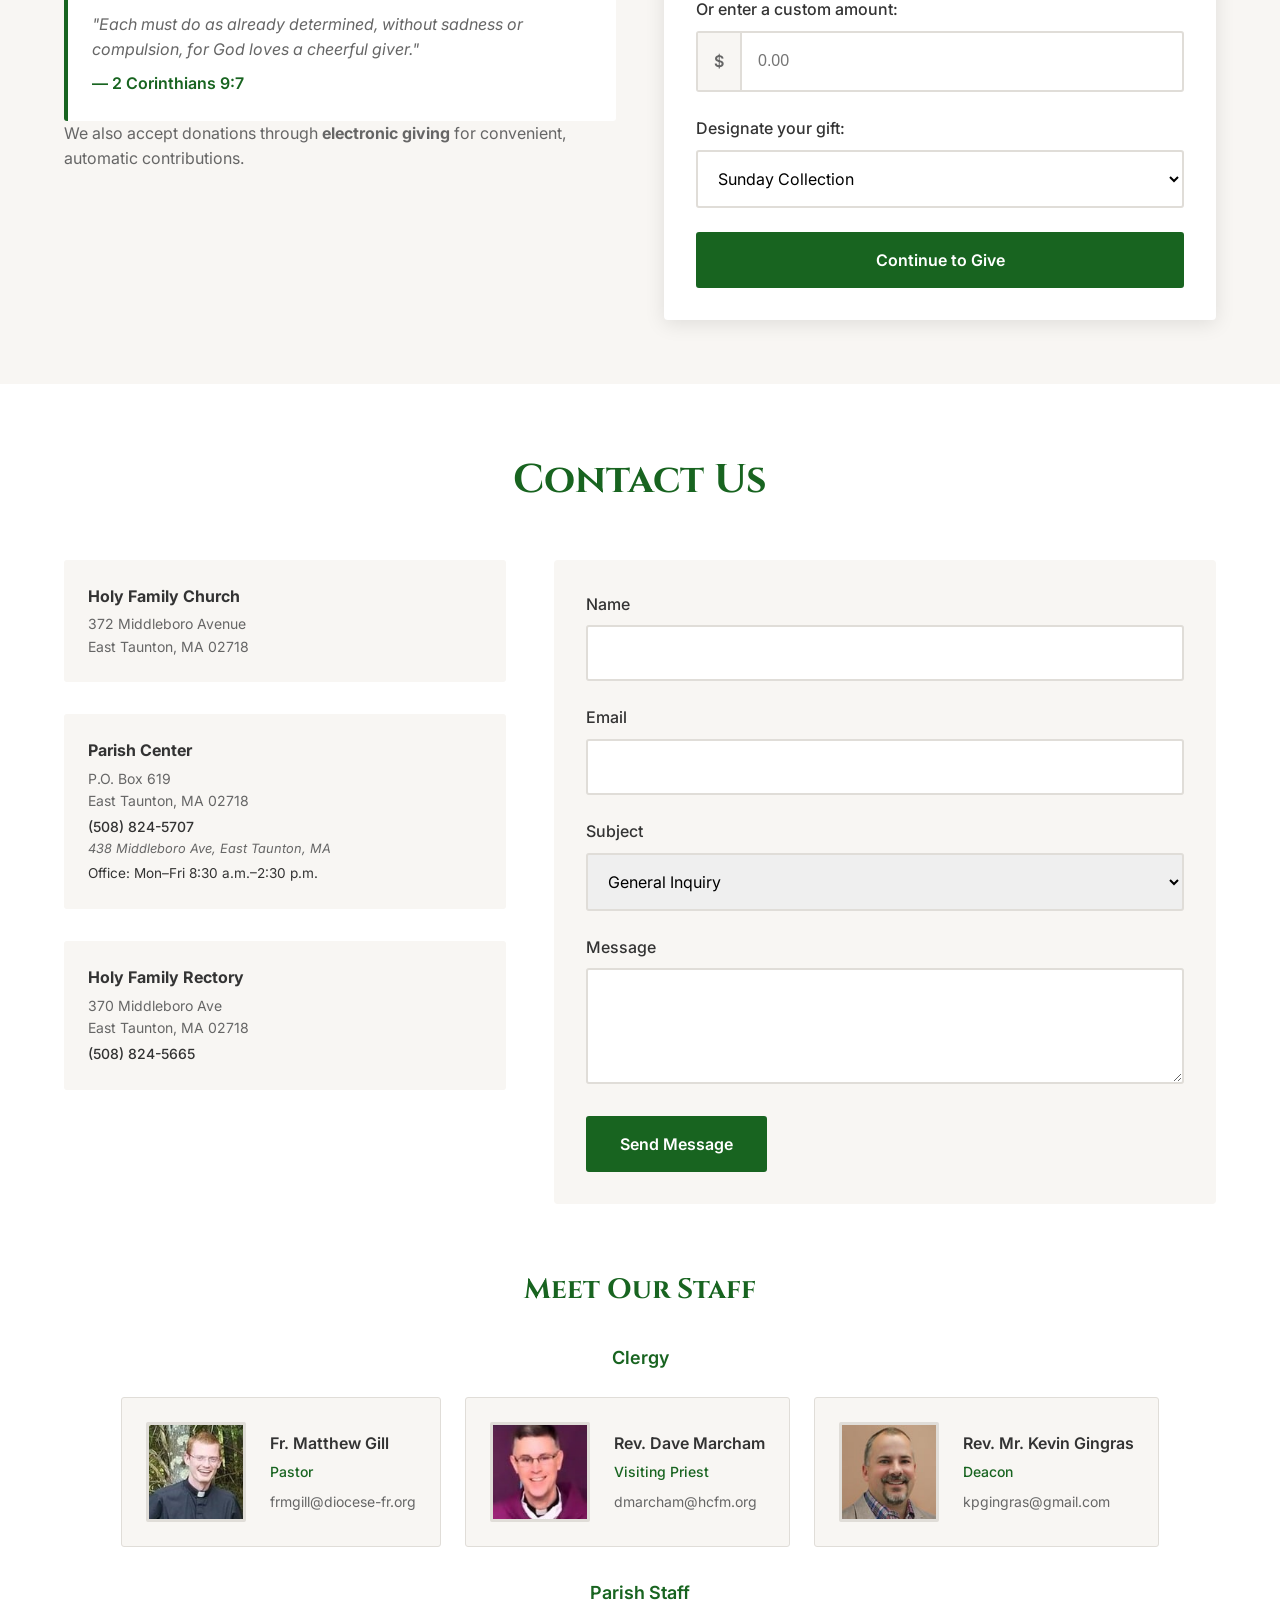
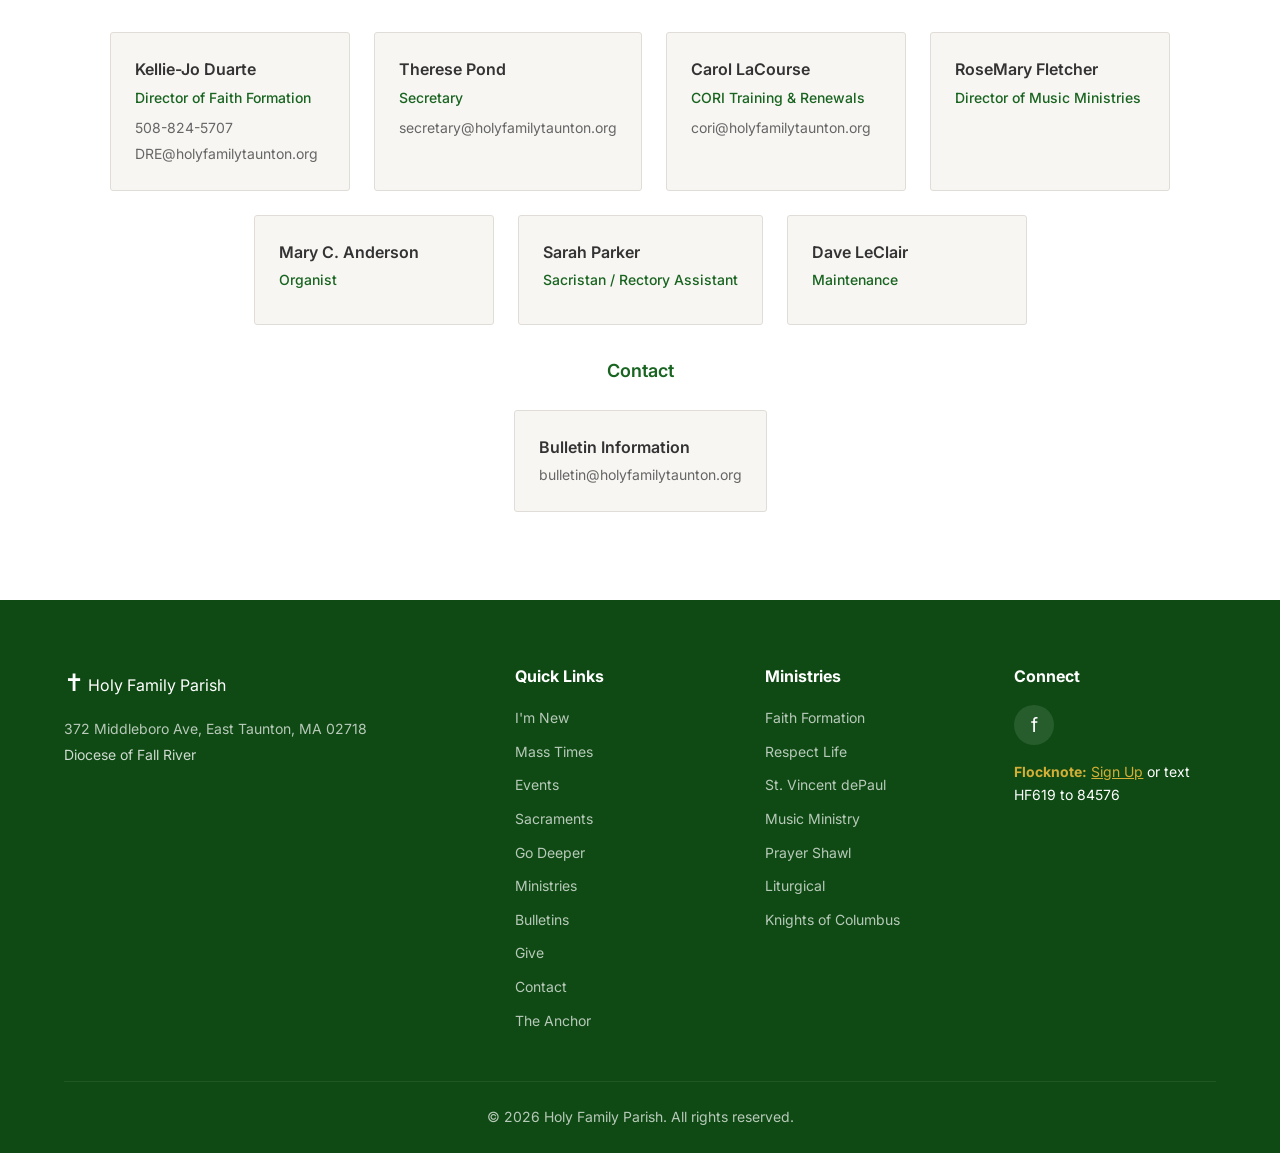
==== commit 29d5d4e5: "removed old calendar and replaced it with google calendar." ====
--- a/index.html
+++ b/index.html
@@ -36,12 +36,48 @@
             </button>
             <ul class="nav-links">
                 <li><a href="#home">Home</a></li>
-                <li><a href="pages/im-new.html">I'm New</a></li>
+                <li class="has-dropdown">
+                    <a href="pages/im-new.html">I'm New</a>
+                    <ul class="dropdown">
+                        <li><a href="pages/im-new.html#welcome">Welcome</a></li>
+                        <li><a href="pages/im-new.html#faith-journey">Faith Journey</a></li>
+                        <li><a href="pages/im-new.html#join-parish">Join Our Parish</a></li>
+                    </ul>
+                </li>
                 <li><a href="#mass-times">Mass Times</a></li>
                 <li><a href="#events">Events</a></li>
-                <li><a href="#go-deeper">Go Deeper</a></li>
-                <li><a href="pages/sacraments.html">Sacraments</a></li>
-                <li><a href="pages/ministries.html">Ministries</a></li>
+                <li class="has-dropdown">
+                    <a href="#go-deeper">Go Deeper</a>
+                    <ul class="dropdown">
+                        <li><a href="pages/go-deeper.html#formed">FORMED</a></li>
+                        <li><a href="pages/go-deeper.html#hfmen">HFMen</a></li>
+                        <li><a href="pages/go-deeper.html#womens-bible-study">Women's Bible Study</a></li>
+                        <li><a href="pages/go-deeper.html#ocia">OCIA</a></li>
+                    </ul>
+                </li>
+                <li class="has-dropdown">
+                    <a href="pages/sacraments.html">Sacraments</a>
+                    <ul class="dropdown">
+                        <li><a href="pages/sacraments.html#baptism">Baptism</a></li>
+                        <li><a href="pages/sacraments.html#first-communion">First Communion</a></li>
+                        <li><a href="pages/sacraments.html#confirmation">Confirmation</a></li>
+                        <li><a href="pages/sacraments.html#matrimony">Matrimony</a></li>
+                        <li><a href="pages/sacraments.html#anointing">Anointing of the Sick</a></li>
+                        <li><a href="pages/sacraments.html#godparents-sponsors">Godparents & Sponsors</a></li>
+                    </ul>
+                </li>
+                <li class="has-dropdown">
+                    <a href="pages/ministries.html">Ministries</a>
+                    <ul class="dropdown">
+                        <li><a href="pages/ministries.html#faith-formation">Faith Formation</a></li>
+                        <li><a href="pages/ministries.html#respect-life">Respect Life</a></li>
+                        <li><a href="pages/ministries.html#st-vincent-depaul">St. Vincent dePaul</a></li>
+                        <li><a href="pages/ministries.html#music-ministry">Music Ministry</a></li>
+                        <li><a href="pages/ministries.html#prayer-shawl">Prayer Shawl</a></li>
+                        <li><a href="pages/ministries.html#liturgical">Liturgical</a></li>
+                        <li><a href="pages/ministries.html#knights-of-columbus">Knights of Columbus</a></li>
+                    </ul>
+                </li>
                 <li><a href="pages/bulletins.html">Bulletins</a></li>
                 <li><a href="#give">Give</a></li>
                 <li><a href="#contact">Contact</a></li>
@@ -129,21 +165,6 @@
         </div>
     </section>
 
-    <!-- Event Modal -->
-    <div id="event-modal" class="modal">
-        <div class="modal-content">
-            <button class="modal-close" id="modal-close">&times;</button>
-            <div class="modal-header">
-                <span class="modal-date" id="modal-date"></span>
-                <h2 id="modal-title"></h2>
-            </div>
-            <div class="modal-body">
-                <p class="modal-time" id="modal-time"></p>
-                <p class="modal-description" id="modal-description"></p>
-            </div>
-        </div>
-    </div>
-
     <!-- Mass Times Section -->
     <section id="mass-times" class="services section">
         <div class="container">
@@ -249,25 +270,7 @@
                     </div>
                 </div>
                 <div class="calendar-container">
-                    <div class="calendar">
-                        <div class="calendar-header">
-                            <button class="calendar-nav" id="prev-month">&laquo;</button>
-                            <h3 id="calendar-month-year">April 2026</h3>
-                            <button class="calendar-nav" id="next-month">&raquo;</button>
-                        </div>
-                        <div class="calendar-weekdays">
-                            <span>Sun</span>
-                            <span>Mon</span>
-                            <span>Tue</span>
-                            <span>Wed</span>
-                            <span>Thu</span>
-                            <span>Fri</span>
-                            <span>Sat</span>
-                        </div>
-                        <div class="calendar-days" id="calendar-days">
-                            <!-- Days will be generated by JavaScript -->
-                        </div>
-                    </div>
+                    <iframe id="google-calendar" src="https://calendar.google.com/calendar/u/0/embed?src=c_d158be754cd07057b26f07738ab260729dbad7ae92a80738b198fb323e345a77@group.calendar.google.com&ctz=America/New_York&theme=0" style="border: 0; width: 100%; height: 100%; display: block;" frameborder="0" scrolling="no"></iframe>
                 </div>
             </div>
         </div>
--- a/styles.css
+++ b/styles.css
@@ -390,9 +390,80 @@
     width: 100%;
 }
 
-.nav-home-link {
-    font-weight: 600;
-    color: var(--color-primary) !important;
+/* Dropdown Navigation */
+.nav-links li.has-dropdown {
+    position: relative;
+}
+
+/* Invisible hover bridge to prevent gap issues */
+.nav-links li.has-dropdown::after {
+    content: '';
+    position: absolute;
+    top: 100%;
+    left: 0;
+    right: 0;
+    height: 15px;
+}
+
+.dropdown {
+    position: absolute;
+    top: calc(100% + 15px);
+    left: 0;
+    min-width: 200px;
+    background-color: var(--color-bg-alt);
+    box-shadow: 0 8px 30px rgba(0, 0, 0, 0.2);
+    border-radius: var(--radius-md);
+    opacity: 0;
+    visibility: hidden;
+    transform: translateY(-10px);
+    transition: all var(--transition-normal);
+    z-index: 100;
+    padding: var(--space-sm) 0;
+    list-style: none;
+    margin: 0;
+}
+
+/* Dropdown arrow pointer */
+.dropdown::before,
+.dropdown::after {
+    content: '';
+    position: absolute;
+    top: -10px;
+    left: 20px;
+    border: solid transparent;
+    border-width: 0 10px 10px 10px;
+}
+
+.dropdown::before {
+    border-bottom-color: var(--color-shadow);
+}
+
+.dropdown::after {
+    top: -9px;
+    border-bottom-color: var(--color-bg-alt);
+}
+
+.nav-links li.has-dropdown:hover .dropdown {
+    opacity: 1;
+    visibility: visible;
+    transform: translateY(0);
+}
+
+.dropdown li a {
+    display: block;
+    padding: var(--space-sm) var(--space-md);
+    color: var(--color-text);
+    text-decoration: none;
+    transition: background-color var(--transition-fast);
+}
+
+.dropdown li a:hover {
+    background-color: var(--color-primary);
+    color: white;
+}
+
+.dropdown li a::after {
+    display: none;
 }
 
 .mobile-menu-btn {
@@ -944,7 +1015,7 @@
 
 .bulletin-iframe {
     width: 100%;
-    height: 900px;
+    height: 925px;
     border: none;
     display: block;
 }
@@ -1010,9 +1081,16 @@
 /* Events Section */
 .events-grid {
     display: grid;
-    grid-template-columns: 1fr 1fr;
+    grid-template-columns: 1fr 2fr;
     gap: var(--space-2xl);
     align-items: start;
+    max-width: 1400px;
+    margin: 0 auto;
+}
+
+.events .container {
+    max-width: none;
+    padding: 0 var(--space-lg);
 }
 
 .events-list {
@@ -1025,182 +1103,20 @@
 .calendar-container {
     background-color: var(--color-bg-card);
     border-radius: var(--radius-lg);
-    padding: var(--space-lg);
+    overflow: hidden;
     box-shadow: 0 4px 20px var(--color-shadow);
+    width: 100%;
+    height: 750px;
+}
+
+.calendar-container iframe {
+    display: block;
+    width: 100%;
+    height: 100%;
 }
 
 .calendar {
     width: 100%;
-}
-
-.calendar-header {
-    display: flex;
-    justify-content: space-between;
-    align-items: center;
-    margin-bottom: var(--space-lg);
-}
-
-.calendar-header h3 {
-    font-family: var(--font-display);
-    font-size: 1.25rem;
-    color: var(--color-primary);
-    margin: 0;
-}
-
-.calendar-nav {
-    background: none;
-    border: none;
-    font-size: 1.5rem;
-    color: var(--color-primary);
-    cursor: pointer;
-    padding: var(--space-xs) var(--space-sm);
-    border-radius: var(--radius-sm);
-    transition: background-color var(--transition-fast);
-}
-
-.calendar-nav:hover {
-    background-color: var(--color-bg-alt);
-}
-
-.calendar-weekdays {
-    display: grid;
-    grid-template-columns: repeat(7, 1fr);
-    gap: 2px;
-    margin-bottom: var(--space-sm);
-}
-
-.calendar-weekdays span {
-    text-align: center;
-    font-size: 0.75rem;
-    font-weight: 600;
-    color: var(--color-text-muted);
-    padding: var(--space-xs) 0;
-    text-transform: uppercase;
-}
-
-.calendar-days {
-    display: grid;
-    grid-template-columns: repeat(7, 1fr);
-    gap: 2px;
-}
-
-.calendar-day {
-    aspect-ratio: 1;
-    display: flex;
-    align-items: center;
-    justify-content: center;
-    font-size: 0.875rem;
-    border-radius: var(--radius-sm);
-    cursor: default;
-    transition: background-color var(--transition-fast);
-}
-
-.calendar-day:hover {
-    background-color: var(--color-bg-alt);
-}
-
-.calendar-day.today {
-    background-color: var(--color-primary);
-    color: white;
-    font-weight: 600;
-}
-
-.calendar-day.has-event {
-    background-color: var(--color-secondary);
-    color: var(--color-text);
-    font-weight: 600;
-}
-
-.calendar-day.other-month {
-    color: var(--color-text-muted);
-    opacity: 0.5;
-}
-
-/* Modal Styles */
-.modal {
-    display: none;
-    position: fixed;
-    top: 0;
-    left: 0;
-    width: 100%;
-    height: 100%;
-    background-color: rgba(0, 0, 0, 0.5);
-    z-index: 2000;
-    align-items: center;
-    justify-content: center;
-}
-
-.modal.active {
-    display: flex;
-}
-
-.modal-content {
-    background-color: var(--color-bg);
-    border-radius: var(--radius-lg);
-    max-width: 500px;
-    width: 90%;
-    max-height: 90vh;
-    overflow-y: auto;
-    position: relative;
-    box-shadow: 0 10px 40px rgba(0, 0, 0, 0.2);
-}
-
-.modal-close {
-    position: absolute;
-    top: var(--space-md);
-    right: var(--space-md);
-    background: none;
-    border: none;
-    font-size: 1.5rem;
-    color: var(--color-text-muted);
-    cursor: pointer;
-    width: 36px;
-    height: 36px;
-    border-radius: var(--radius-full);
-    display: flex;
-    align-items: center;
-    justify-content: center;
-    transition: background-color var(--transition-fast);
-}
-
-.modal-close:hover {
-    background-color: var(--color-bg-alt);
-}
-
-.modal-header {
-    padding: var(--space-xl);
-    padding-bottom: var(--space-md);
-    background: linear-gradient(135deg, var(--color-primary) 0%, var(--color-primary-dark) 100%);
-    color: white;
-}
-
-.modal-date {
-    font-size: 0.875rem;
-    font-weight: 500;
-    text-transform: uppercase;
-    letter-spacing: 0.05em;
-    opacity: 0.9;
-}
-
-.modal-header h2 {
-    font-family: var(--font-display);
-    font-size: 1.5rem;
-    margin-top: var(--space-xs);
-}
-
-.modal-body {
-    padding: var(--space-xl);
-}
-
-.modal-time {
-    font-weight: 600;
-    color: var(--color-primary);
-    margin-bottom: var(--space-md);
-}
-
-.modal-description {
-    color: var(--color-text-light);
-    line-height: 1.7;
 }
 
 .event-card {
@@ -1659,42 +1575,72 @@
 }
 
 /* Ministry Sections */
-.ministry-grid {
+.section-grid {
     display: grid;
     grid-template-columns: 1fr 1fr;
     gap: var(--space-2xl);
     align-items: center;
 }
 
-.ministry-grid.reverse {
+.section-grid.reverse {
     direction: rtl;
 }
 
-.ministry-grid.reverse > * {
+.section-grid.reverse > * {
     direction: ltr;
 }
 
-.ministry-image {
+/* Ministry Media Section - supports both images and videos */
+.section-media,
+.section-media {
     display: flex;
     align-items: center;
     justify-content: center;
 }
 
-.ministry-image img {
+.section-media img {
     width: 300px;
     height: 300px;
     object-fit: cover;
     border-radius: 50%;
 }
 
-.ministry-content h2 {
+.section-media.rectangular img {
+    width: 100%;
+    max-width: 400px;
+    height: auto;
+    aspect-ratio: 16/9;
+    border-radius: var(--radius-md);
+}
+
+/* Video embed container */
+.section-video {
+    position: relative;
+    width: 100%;
+    max-width: 400px;
+    padding-bottom: 56.25%; /* 16:9 aspect ratio */
+    border-radius: var(--radius-md);
+    overflow: hidden;
+}
+
+.section-video iframe {
+    position: absolute;
+    top: 0;
+    left: 0;
+    width: 100%;
+    height: 100%;
+    border: none;
+    border-radius: var(--radius-md);
+}
+
+.section-content h2 {
     font-family: var(--font-display);
     font-size: 2rem;
     color: var(--color-primary);
     margin-bottom: var(--space-md);
 }
 
-.ministry-content h3 {
+.section-content h3 {
     font-family: var(--font-display);
     font-size: 1.25rem;
     color: var(--color-text);
@@ -1702,22 +1648,22 @@
     margin-bottom: var(--space-sm);
 }
 
-.ministry-content p {
+.section-content p {
     color: var(--color-text-light);
     line-height: 1.7;
 }
 
-.ministry-list {
+.section-list {
     list-style: disc;
     padding-left: var(--space-xl);
     color: var(--color-text-light);
 }
 
-.ministry-list li {
+.section-list li {
     margin-bottom: var(--space-sm);
 }
 
-.ministry-news {
+.section-news {
     background-color: var(--color-bg-alt);
     padding: var(--space-lg);
     border-radius: var(--radius-md);
@@ -1725,7 +1671,7 @@
     margin-bottom: var(--space-lg);
 }
 
-.ministry-news h3 {
+.section-news h3 {
     margin-top: 0;
 }
 
@@ -1767,7 +1713,7 @@
     font-size: 0.9rem;
 }
 
-.ministry-quote {
+.section-quote {
     background-color: var(--color-bg-alt);
     padding: var(--space-lg);
     border-radius: var(--radius-md);
@@ -1775,7 +1721,7 @@
     margin-top: var(--space-xl);
 }
 
-.ministry-quote cite {
+.section-quote cite {
     display: block;
     text-align: right;
     font-style: normal;
@@ -2180,6 +2126,22 @@
         display: flex;
     }
 
+    /* Mobile Dropdown Styles */
+    .dropdown {
+        position: static;
+        opacity: 1;
+        visibility: visible;
+        transform: none;
+        box-shadow: none;
+        padding: var(--space-xs) 0 var(--space-xs) var(--space-lg);
+        display: none;
+        background-color: transparent;
+    }
+
+    .has-dropdown.open .dropdown {
+        display: block;
+    }
+
     .hero h1 {
         font-size: 1.75rem;
         white-space: normal;
@@ -2215,13 +2177,13 @@
         gap: var(--space-xl);
     }
 
-    .ministry-grid,
-    .ministry-grid.reverse {
+    .section-grid,
+    .section-grid.reverse {
         grid-template-columns: 1fr;
         direction: ltr;
     }
 
-    .ministry-image {
+    .section-media {
         order: -1;
     }
 
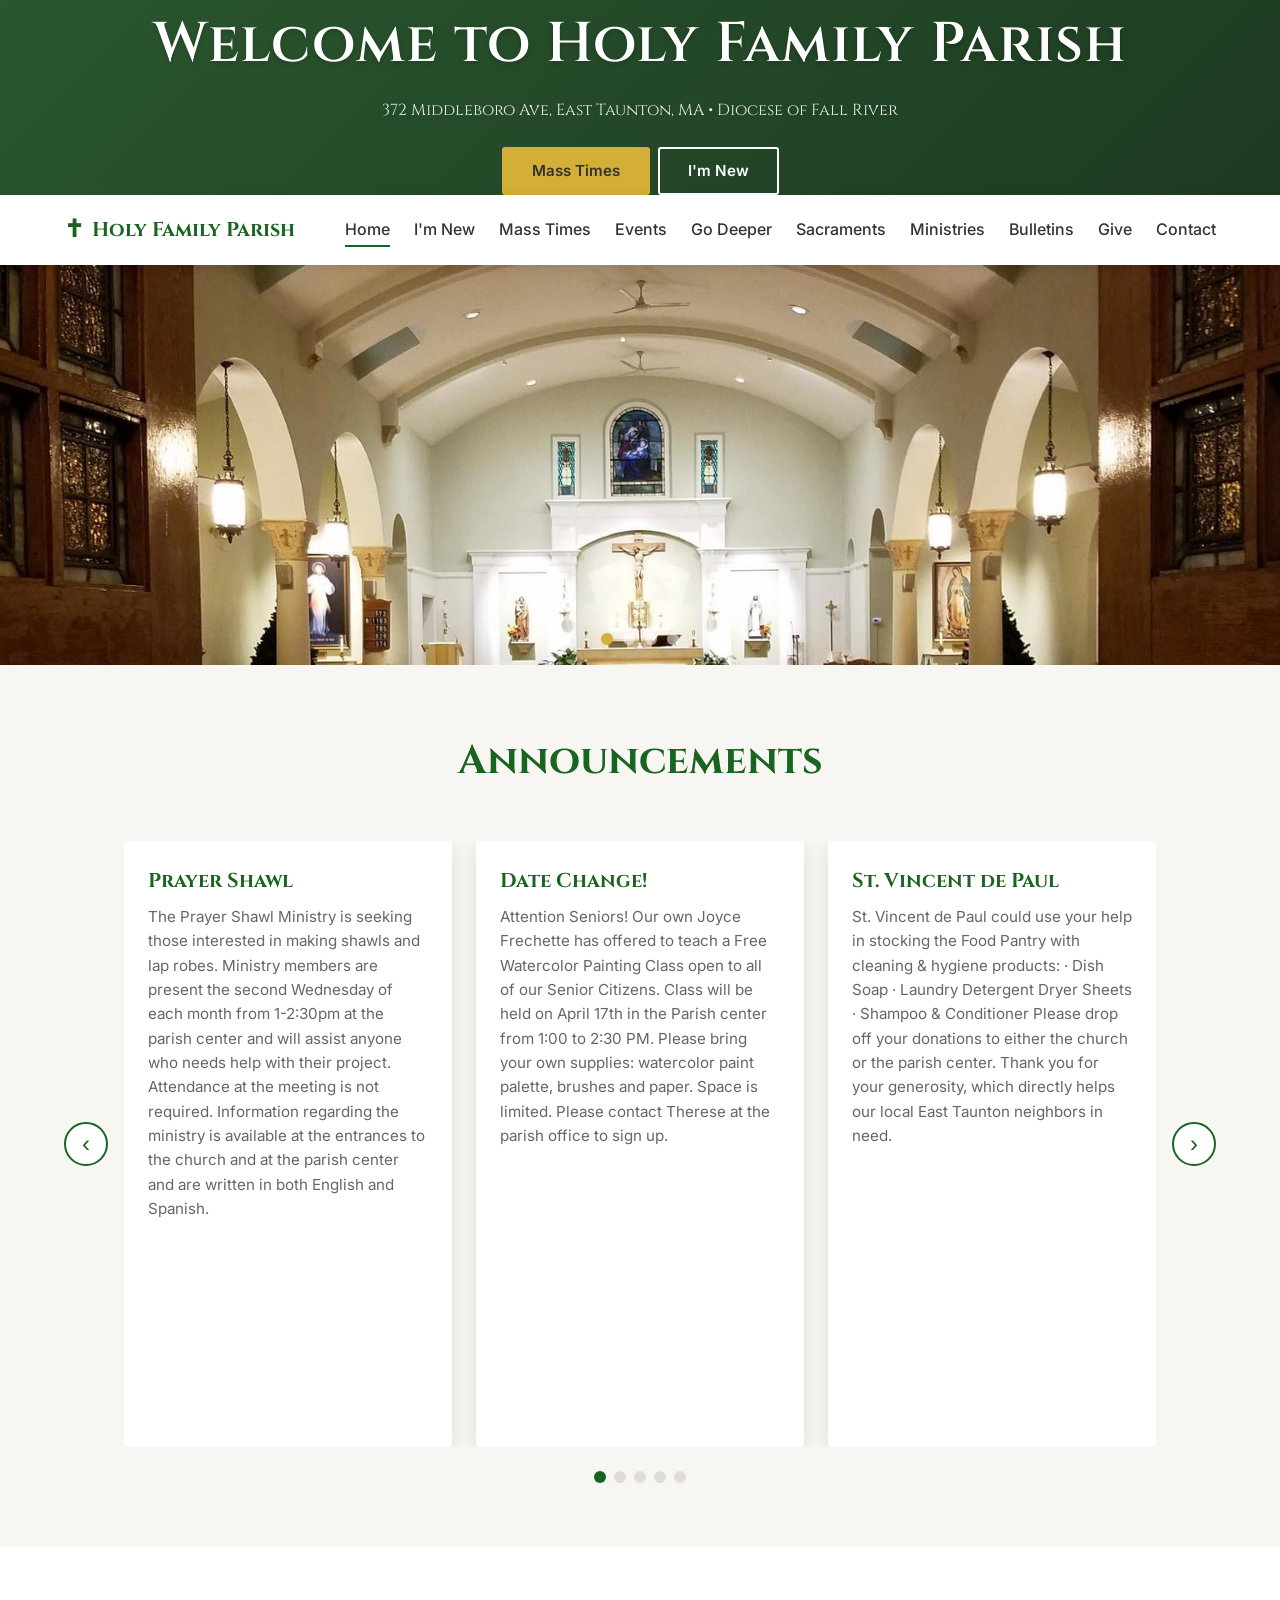
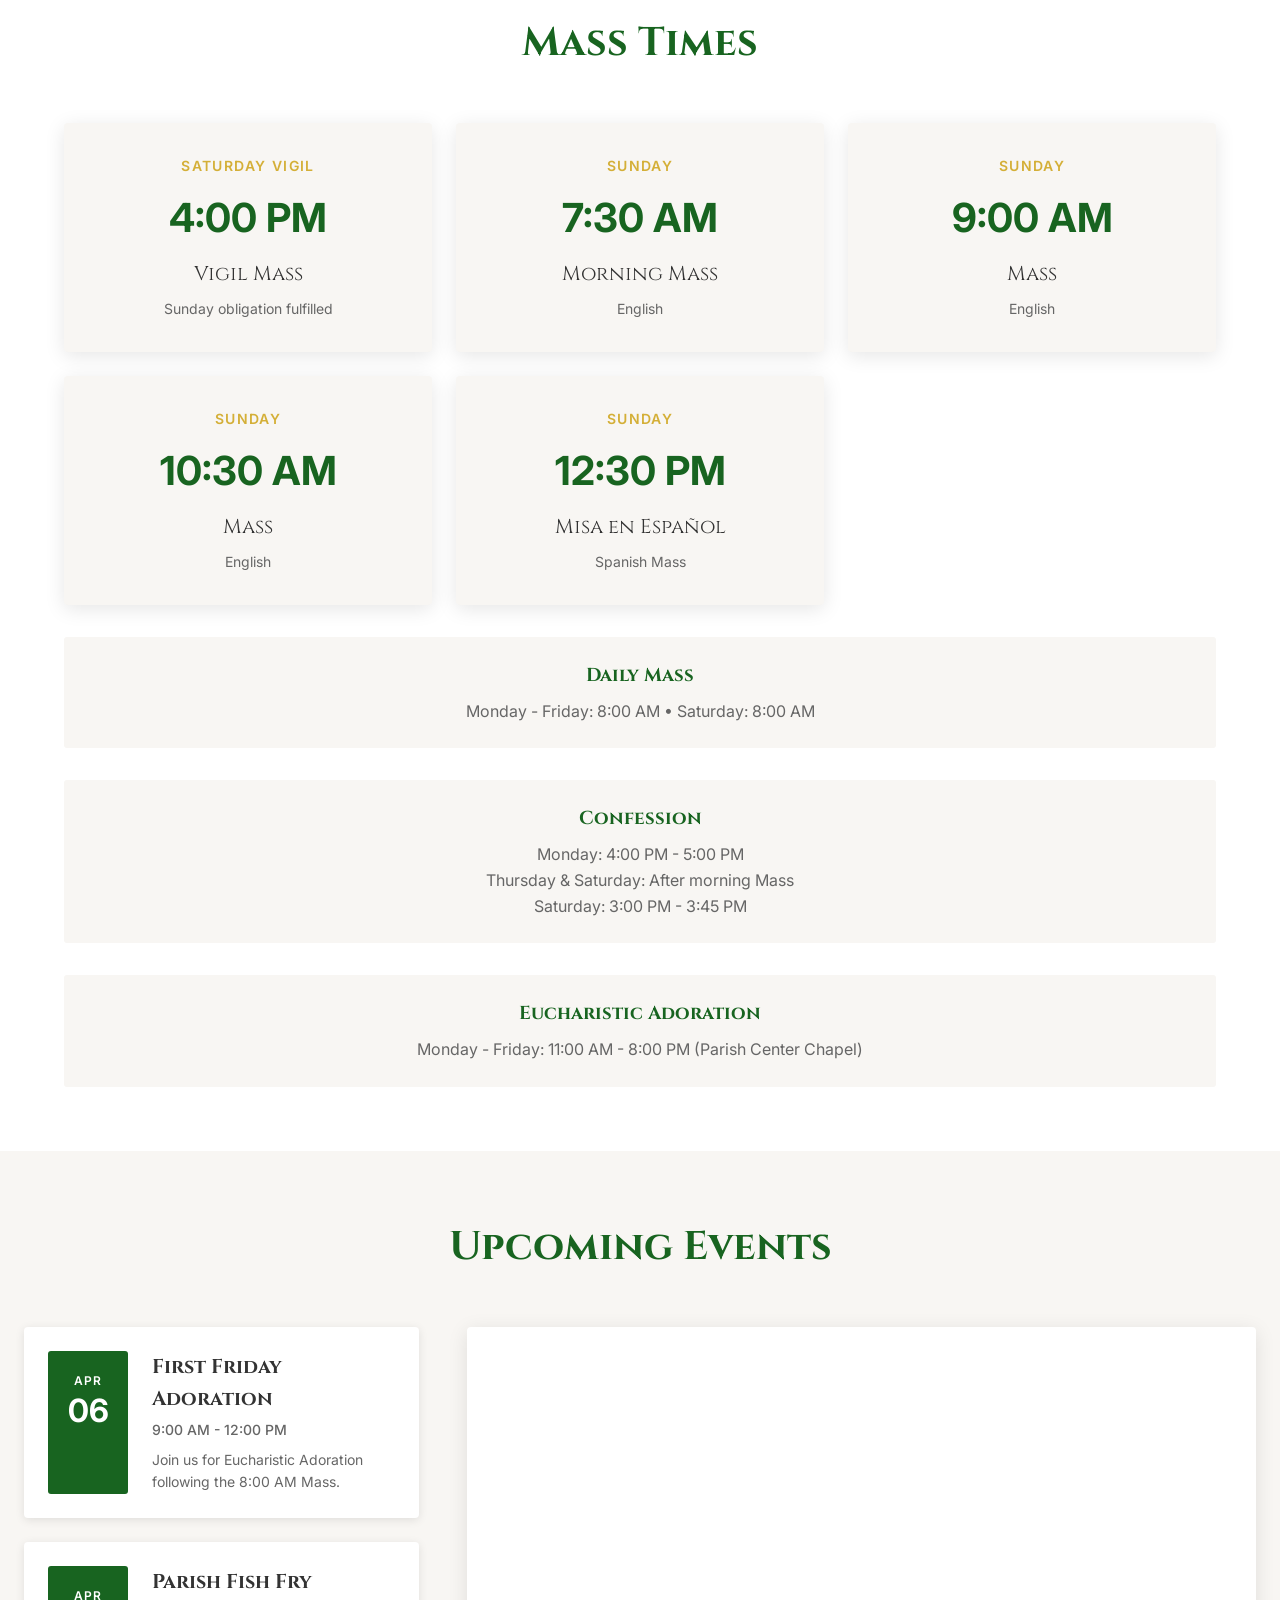
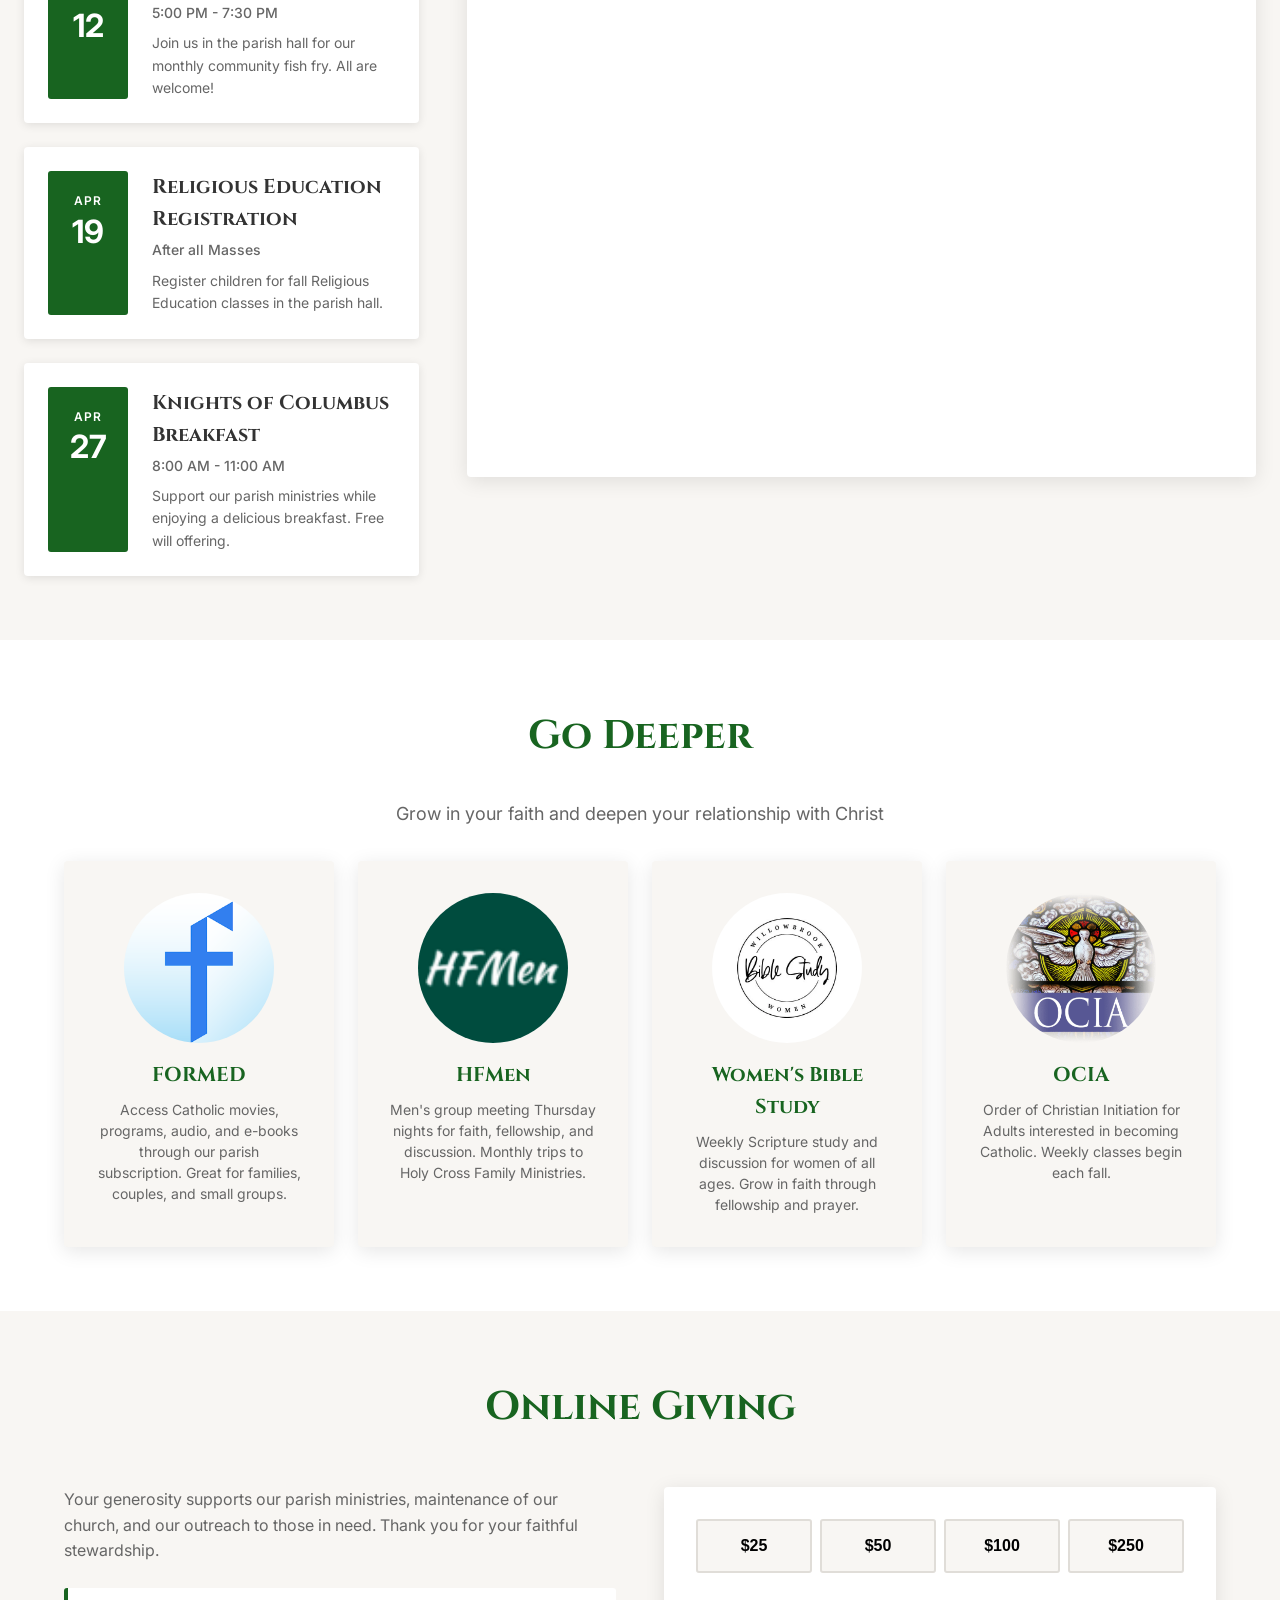
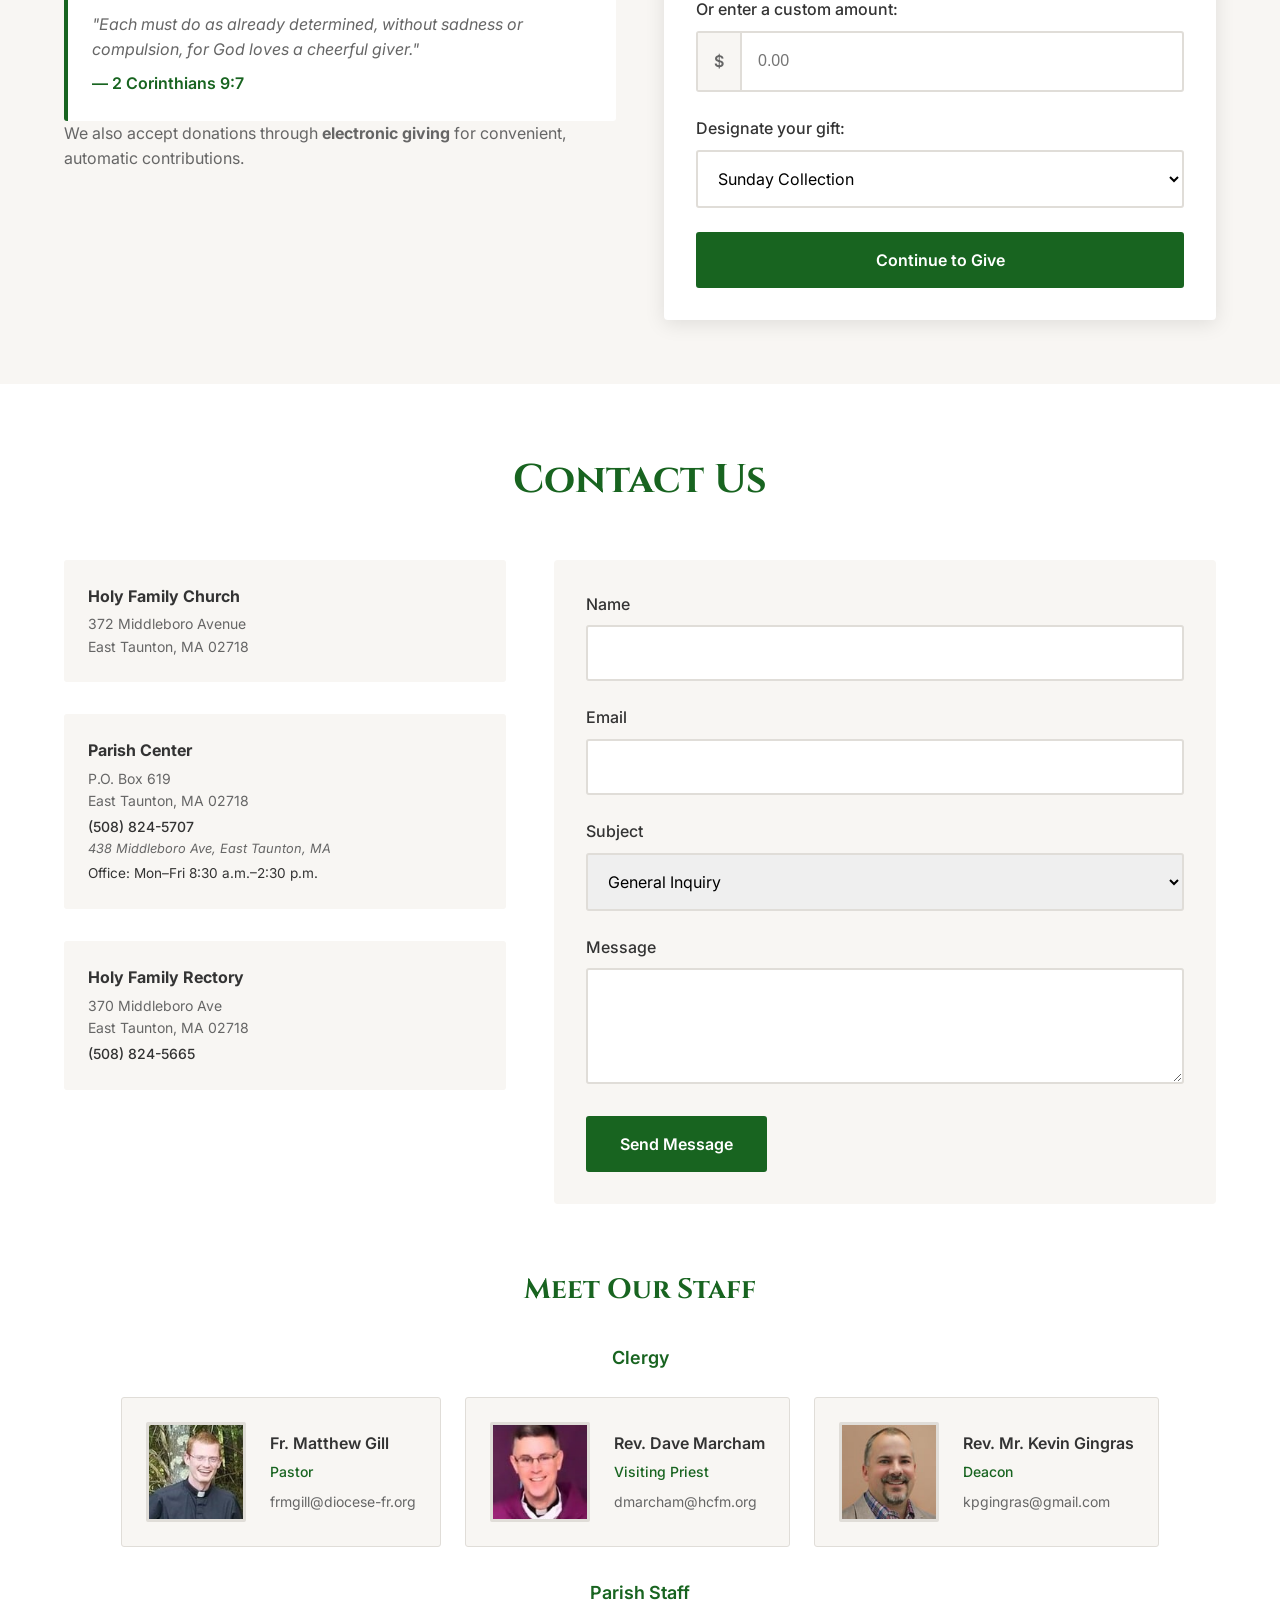
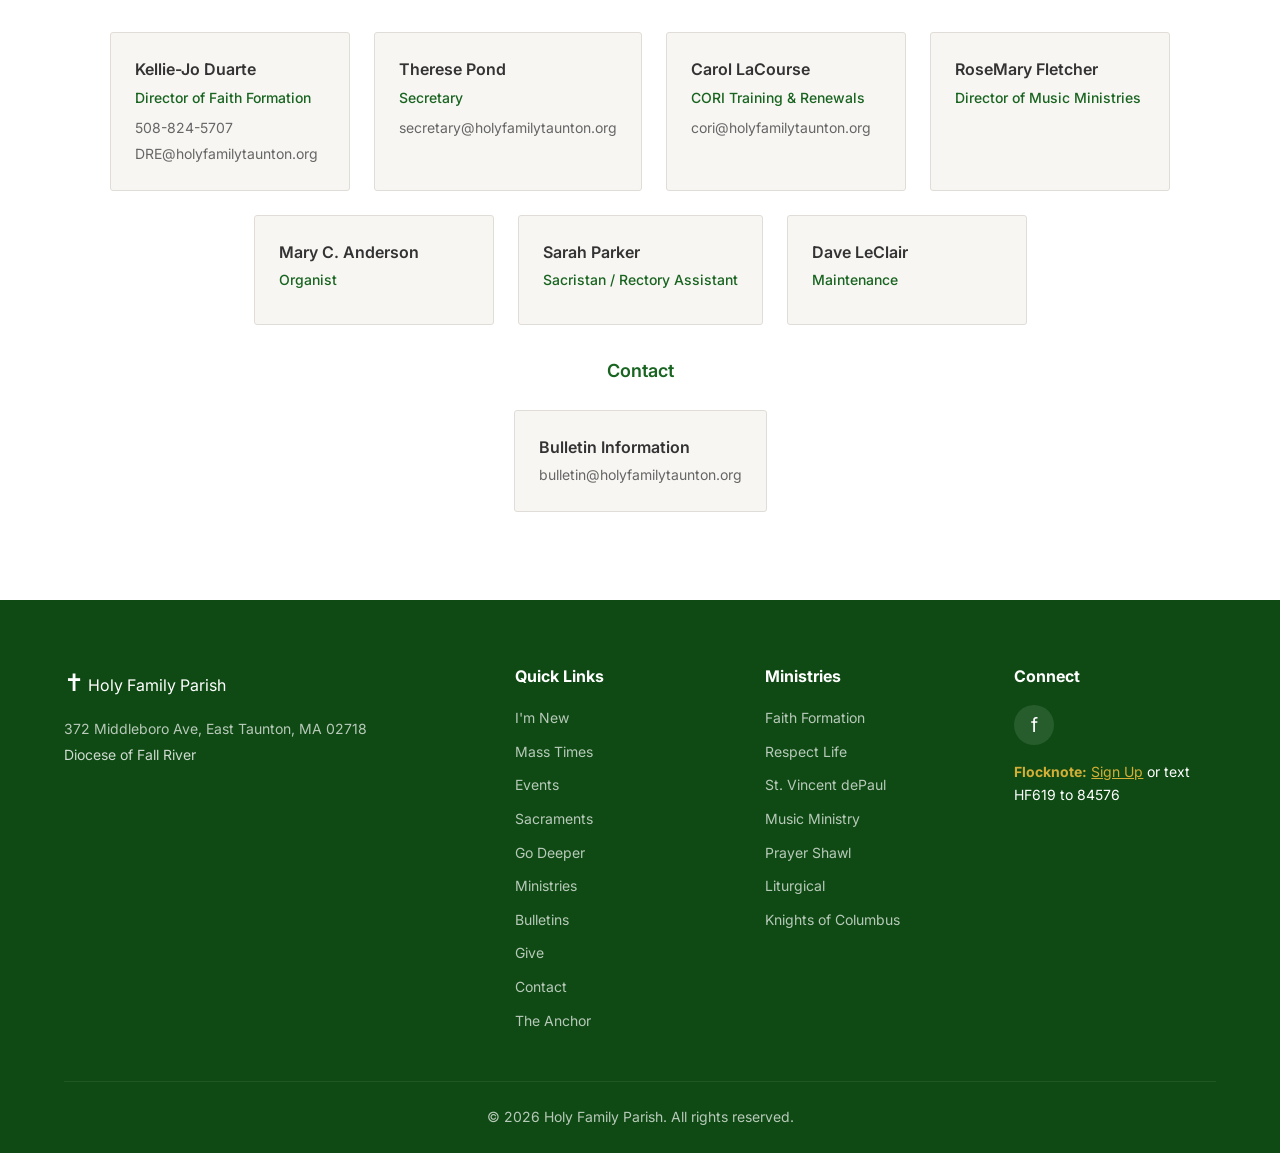
==== commit 0646b905: "changing homepage slideshow photos" ====
--- a/index.html
+++ b/index.html
@@ -98,10 +98,7 @@
                 <img src="images/20200411_192443.jpg" alt="Holy Family Parish">
             </div>
             <div class="slide">
-                <img src="images/Baptism.jpg" alt="Holy Family Parish">
-            </div>
-            <div class="slide">
-                <img src="images/20211225_091951.jpg" alt="Holy Family Parish">
+                <img src="images/StationsCross.jpg" alt="Holy Family Parish">
             </div>
         </div>
         <div class="slide-indicators" id="slide-indicators">
